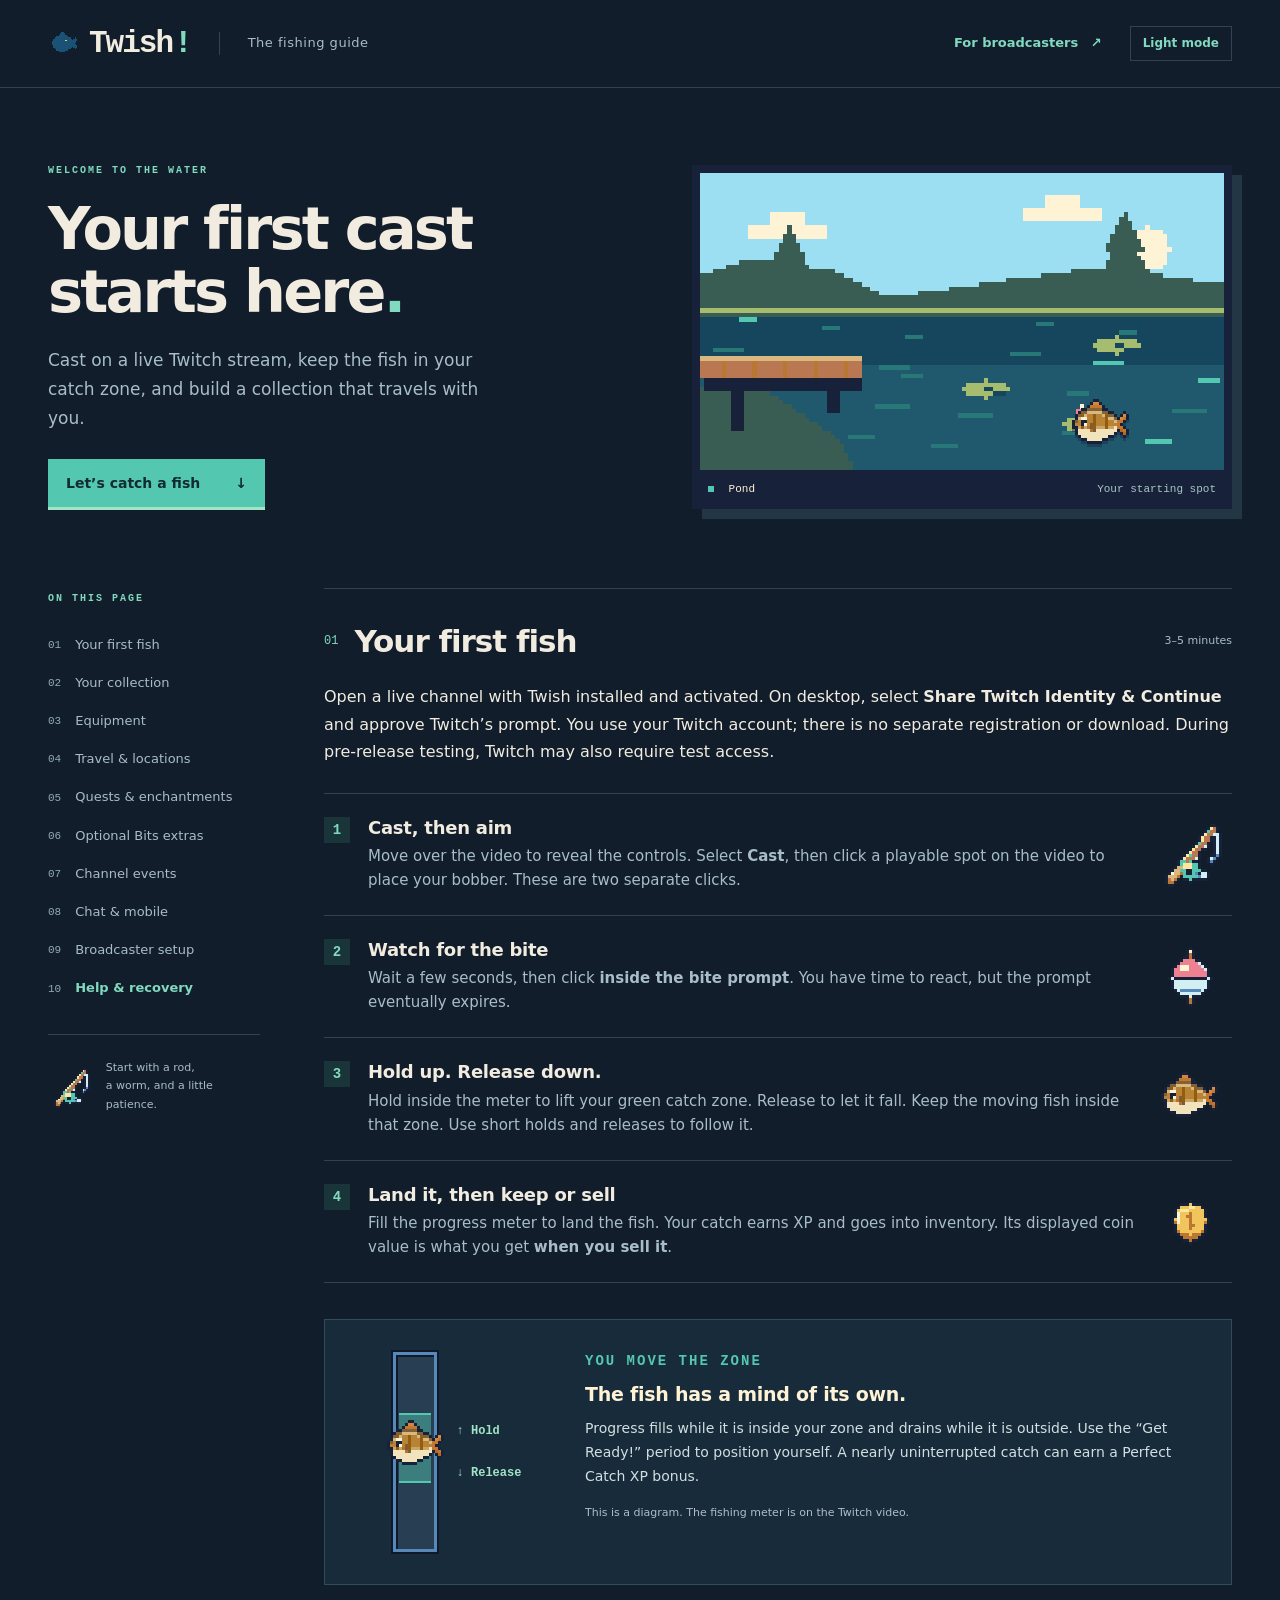
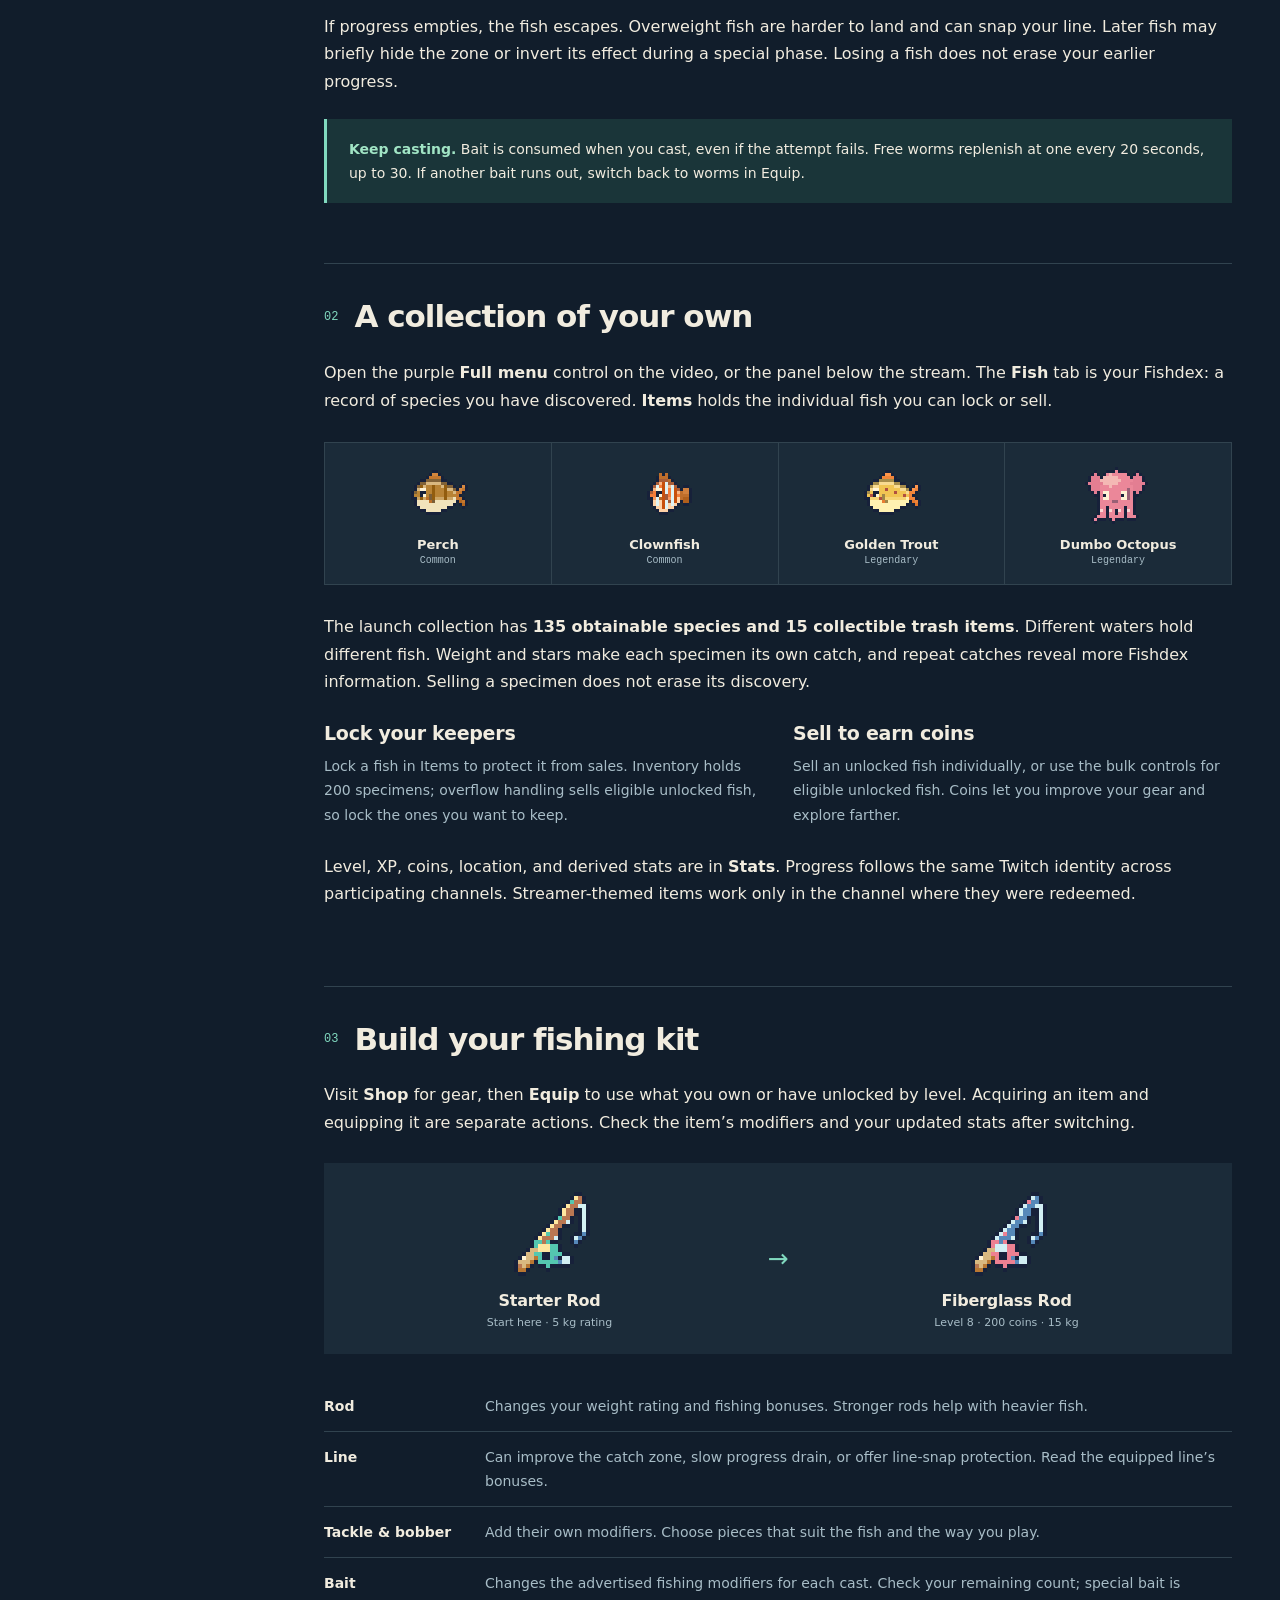
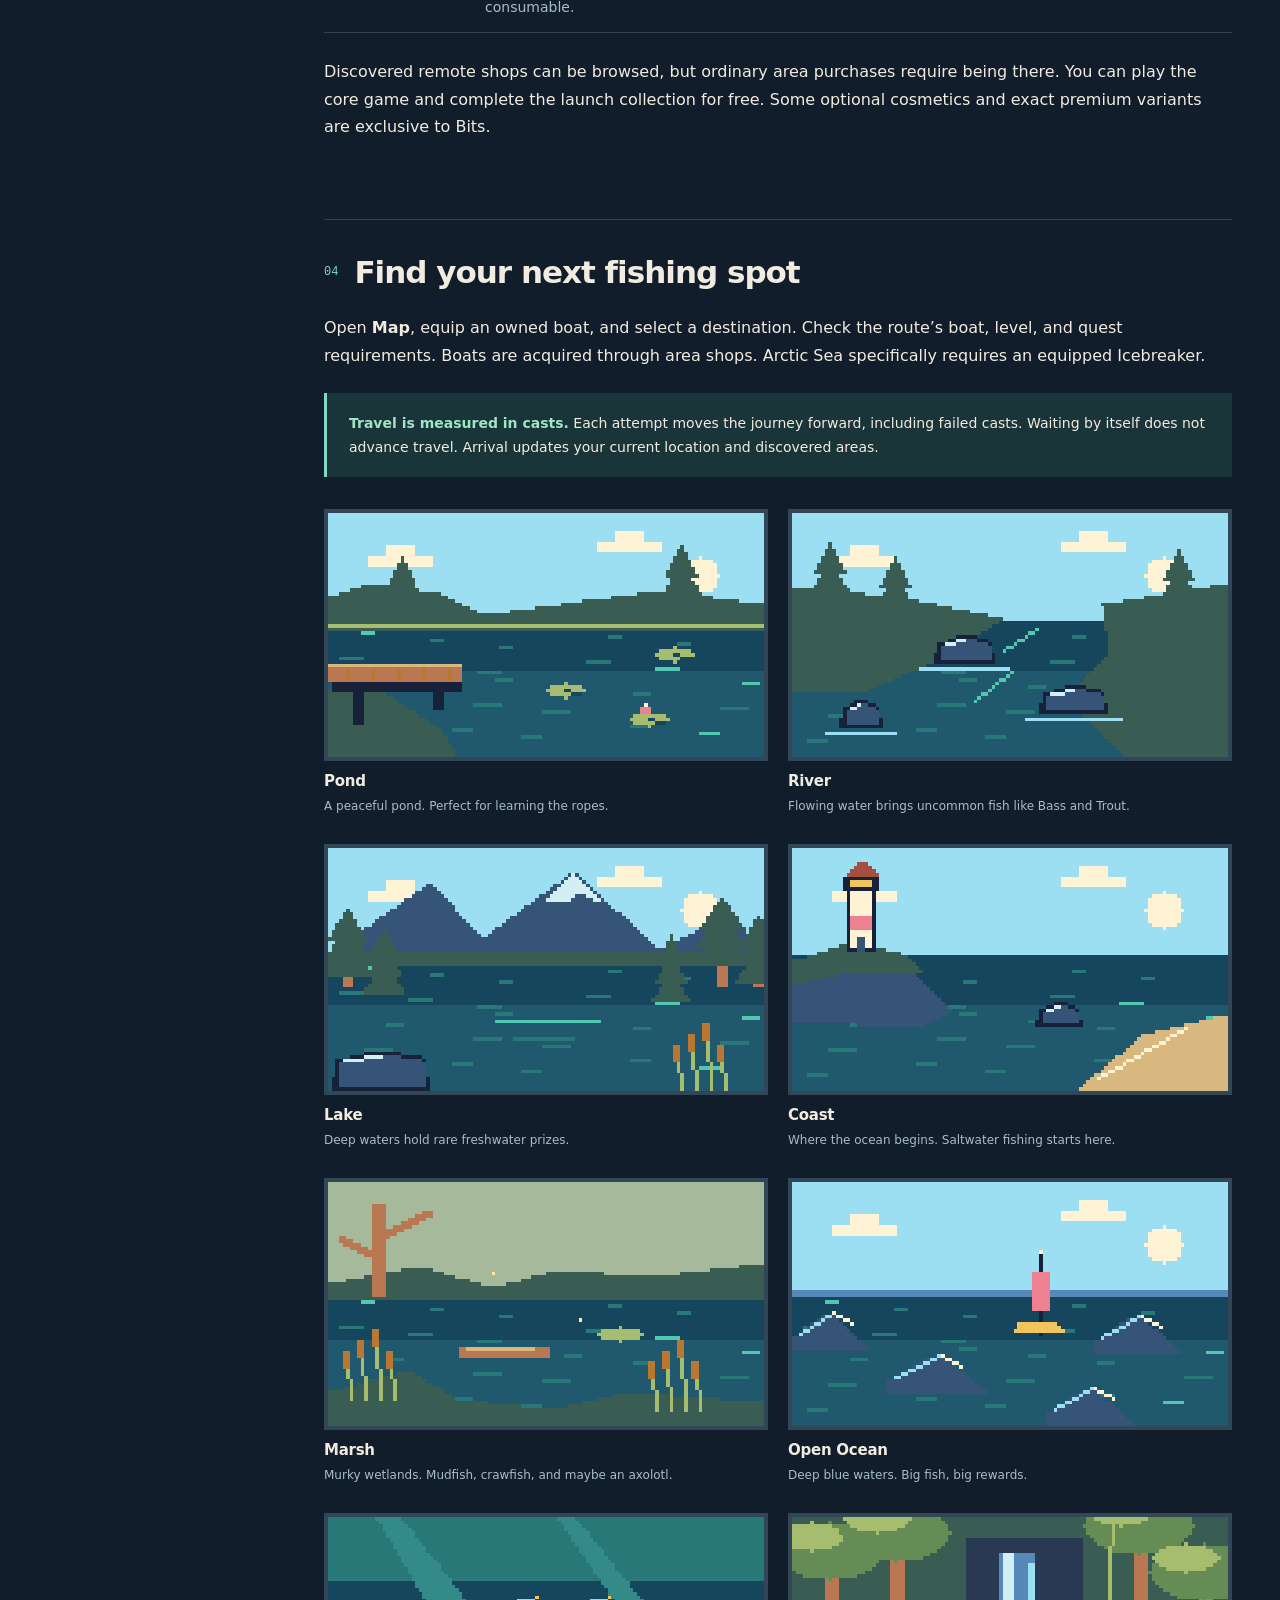
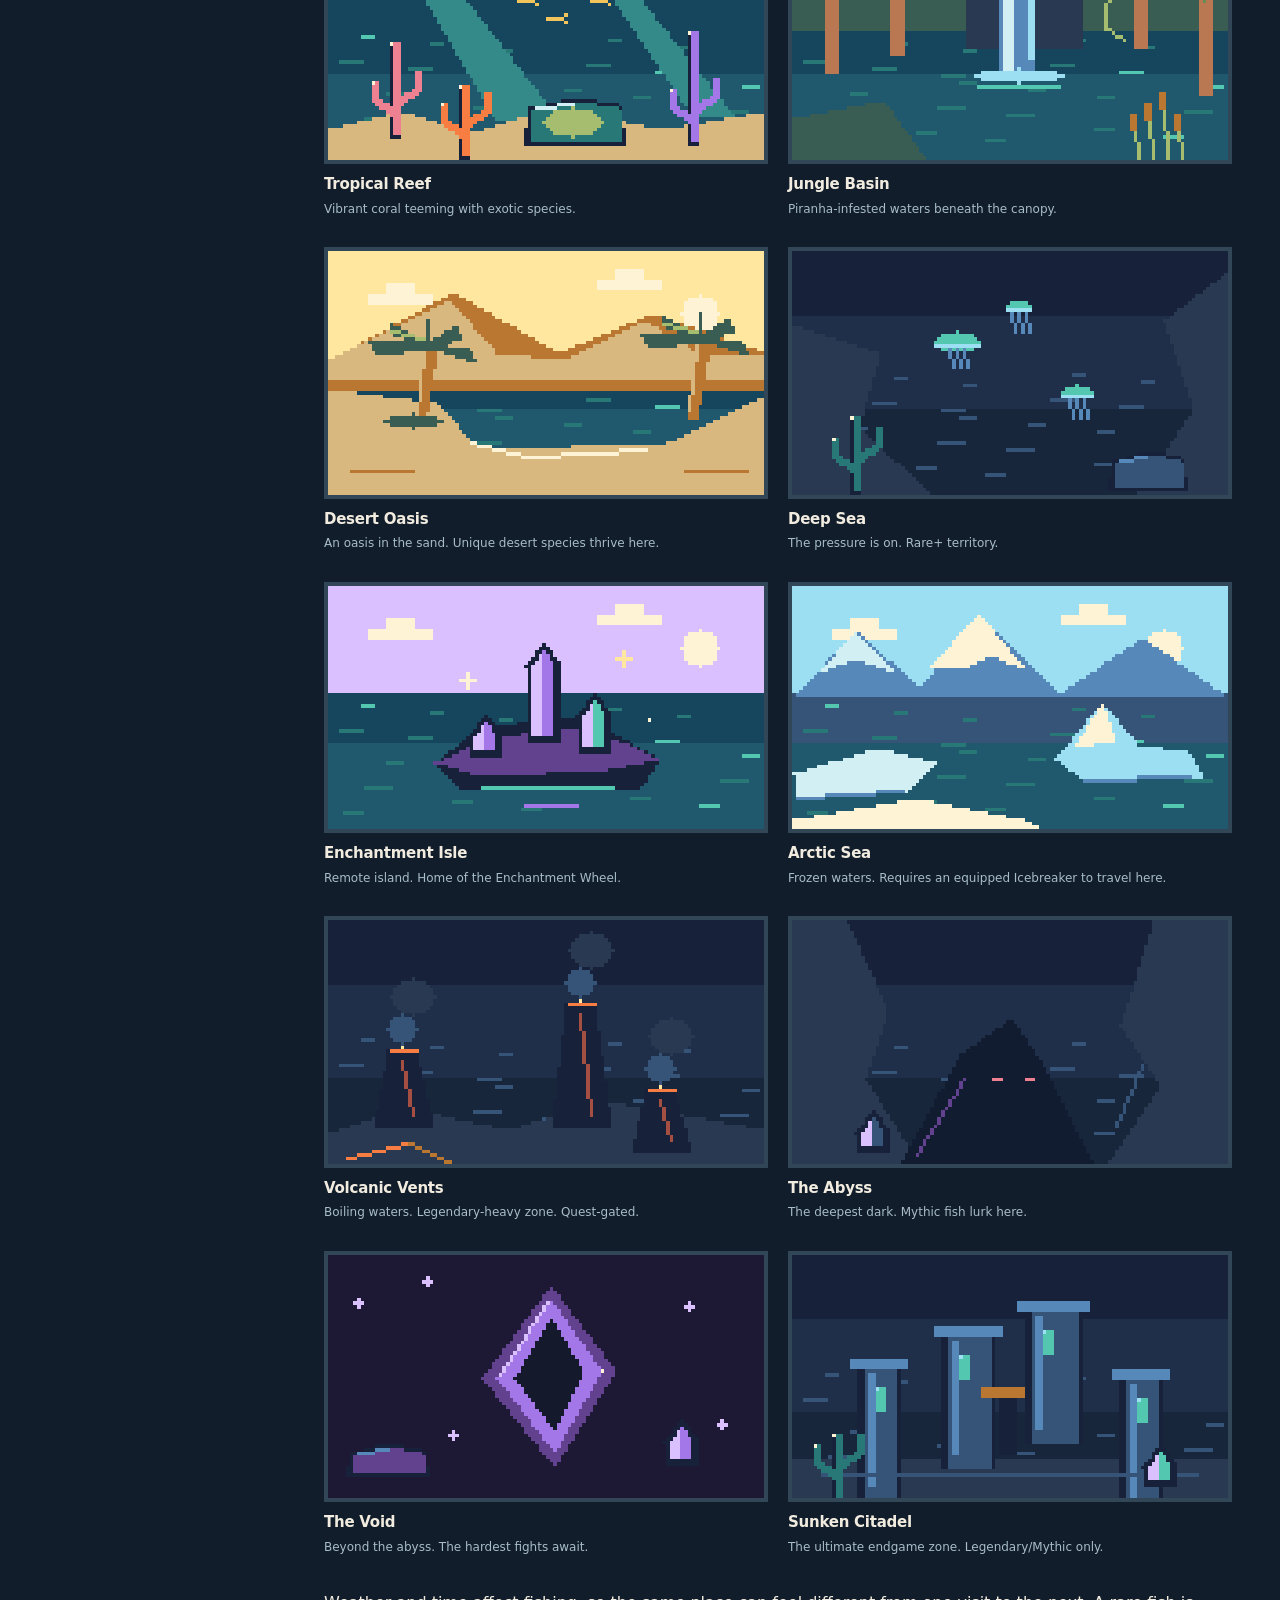
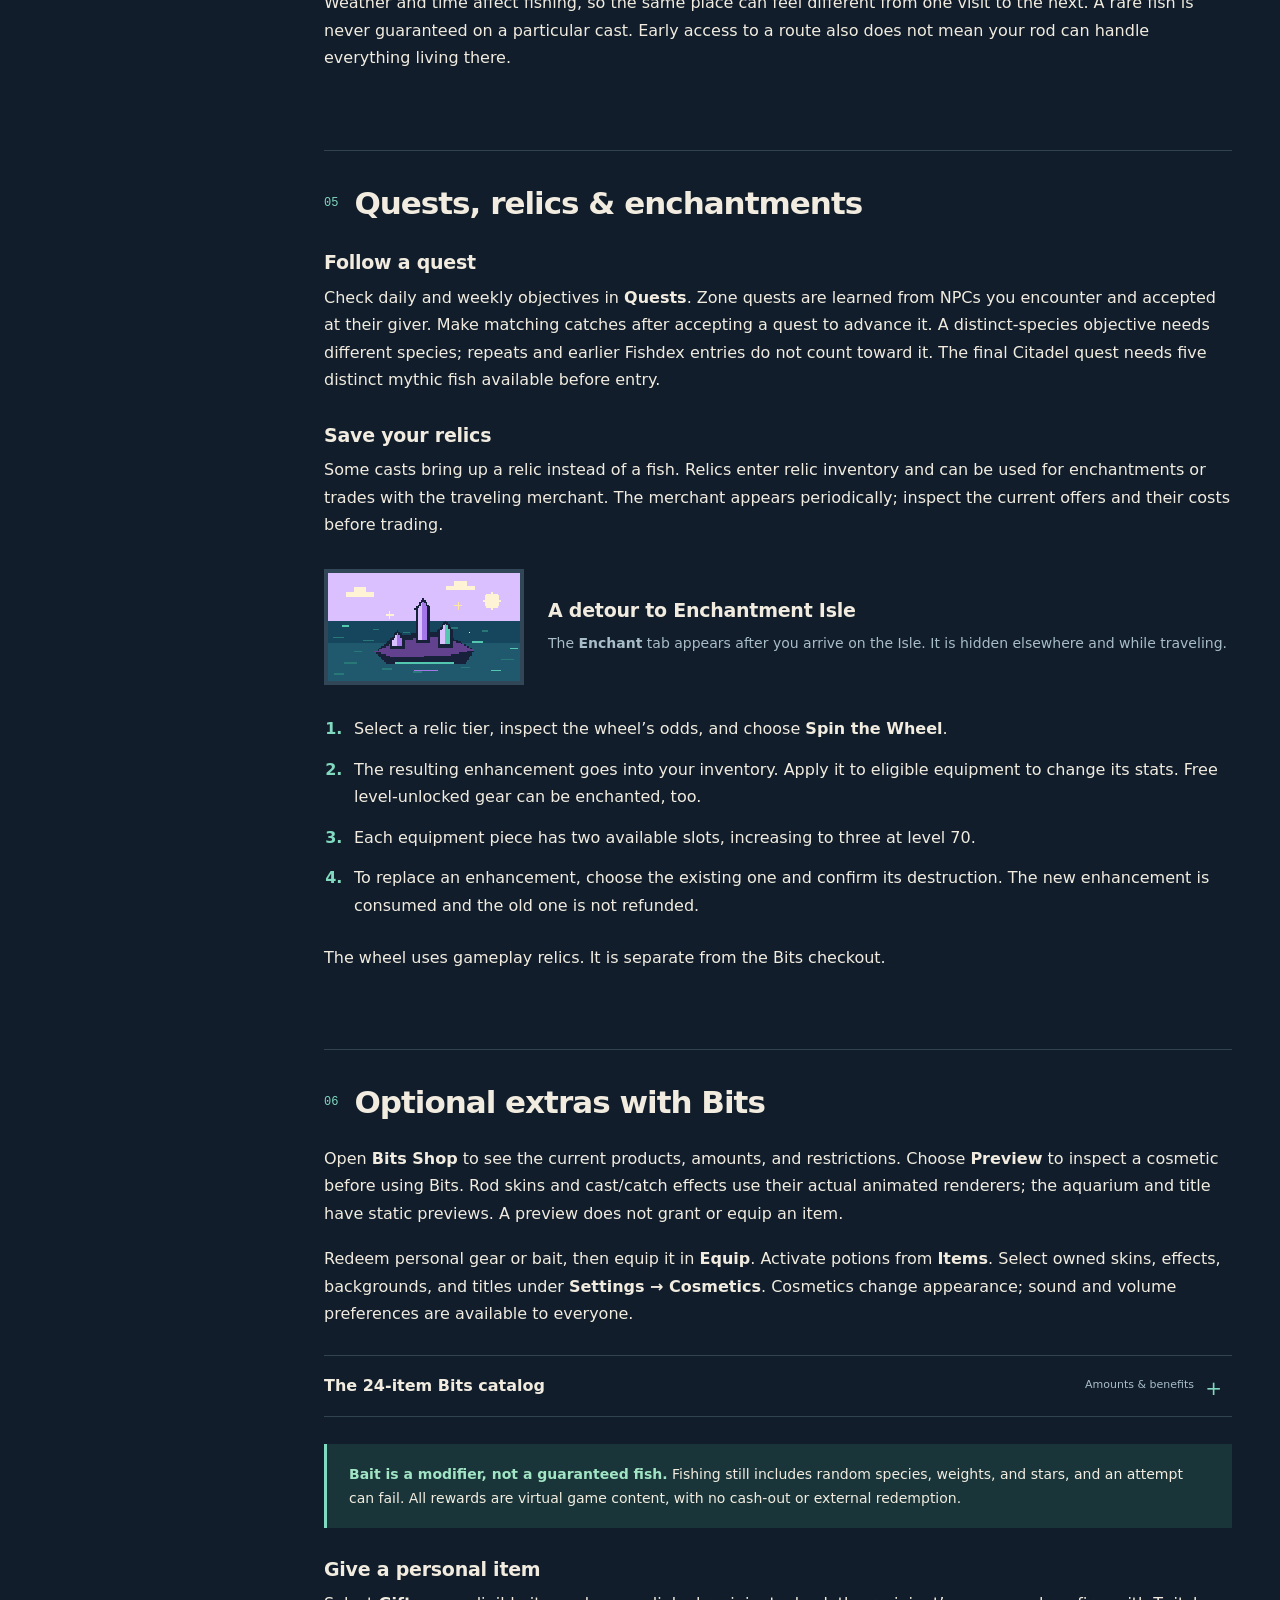
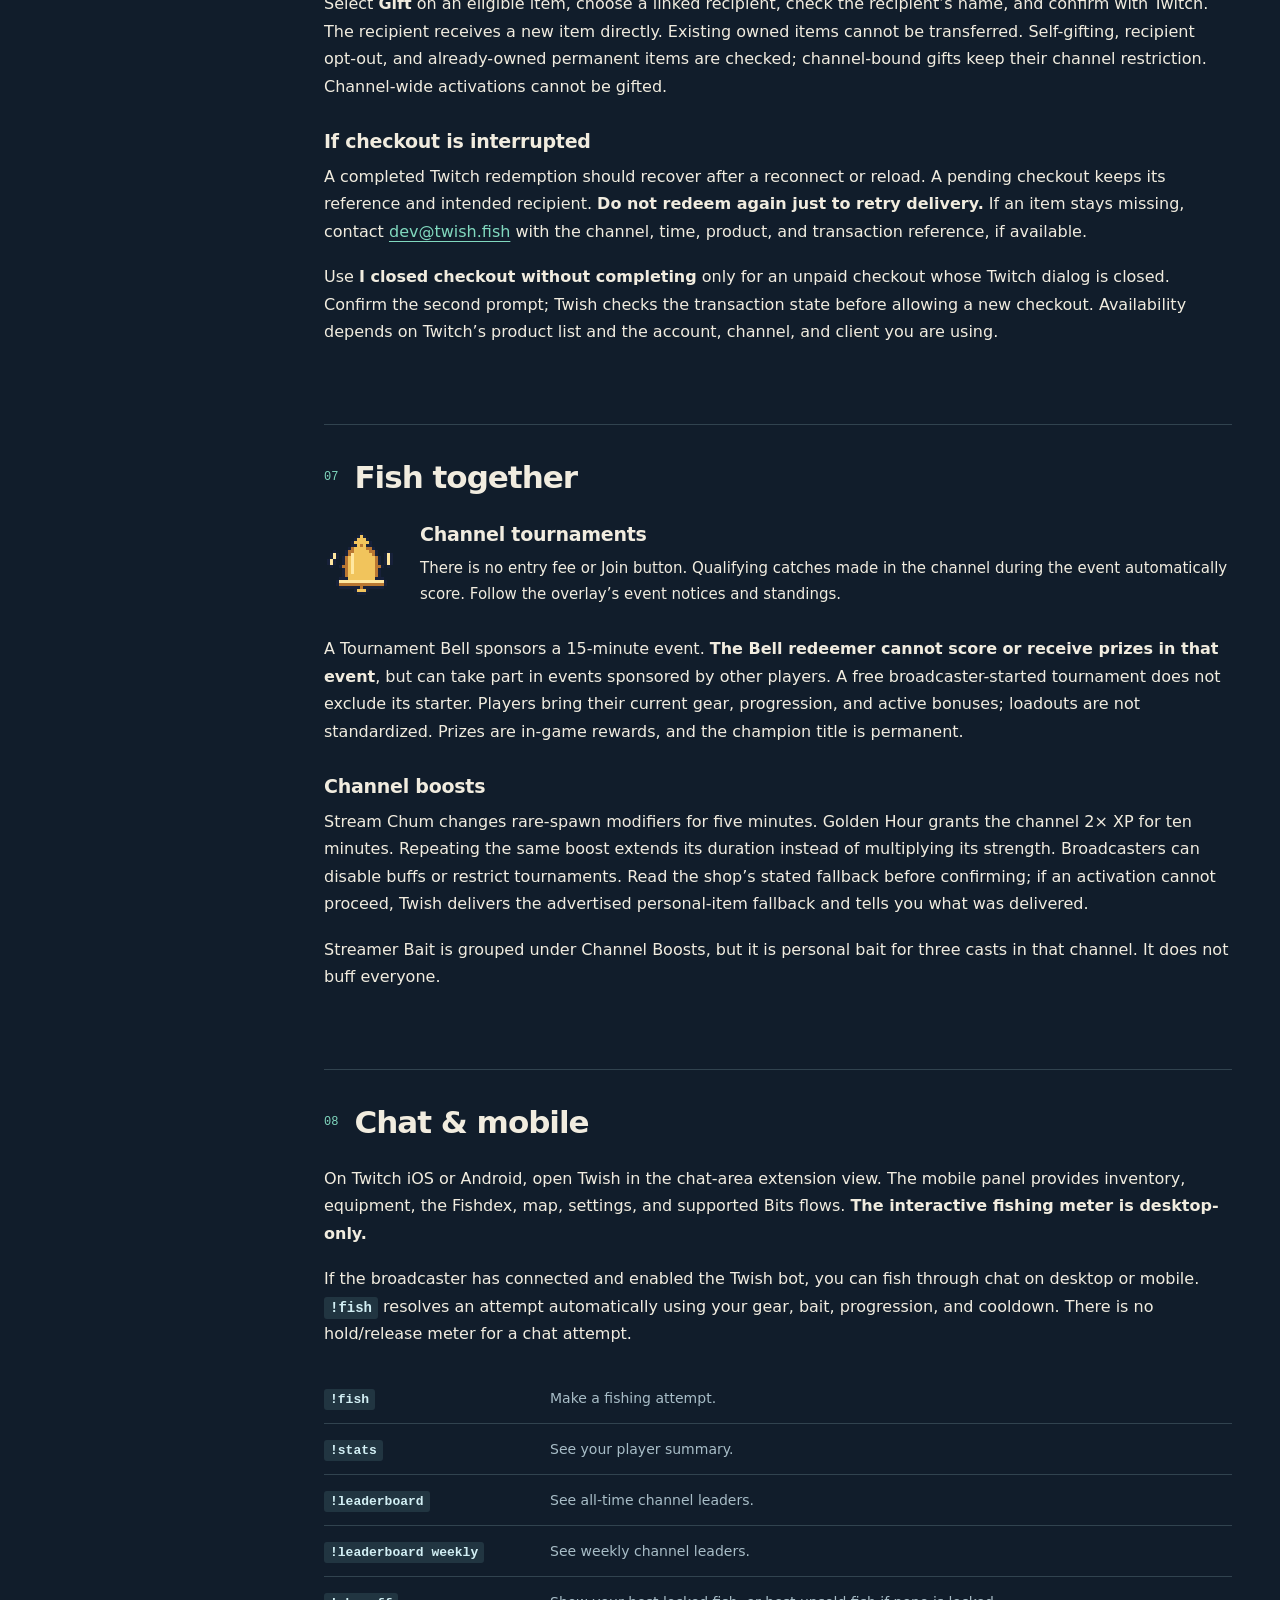
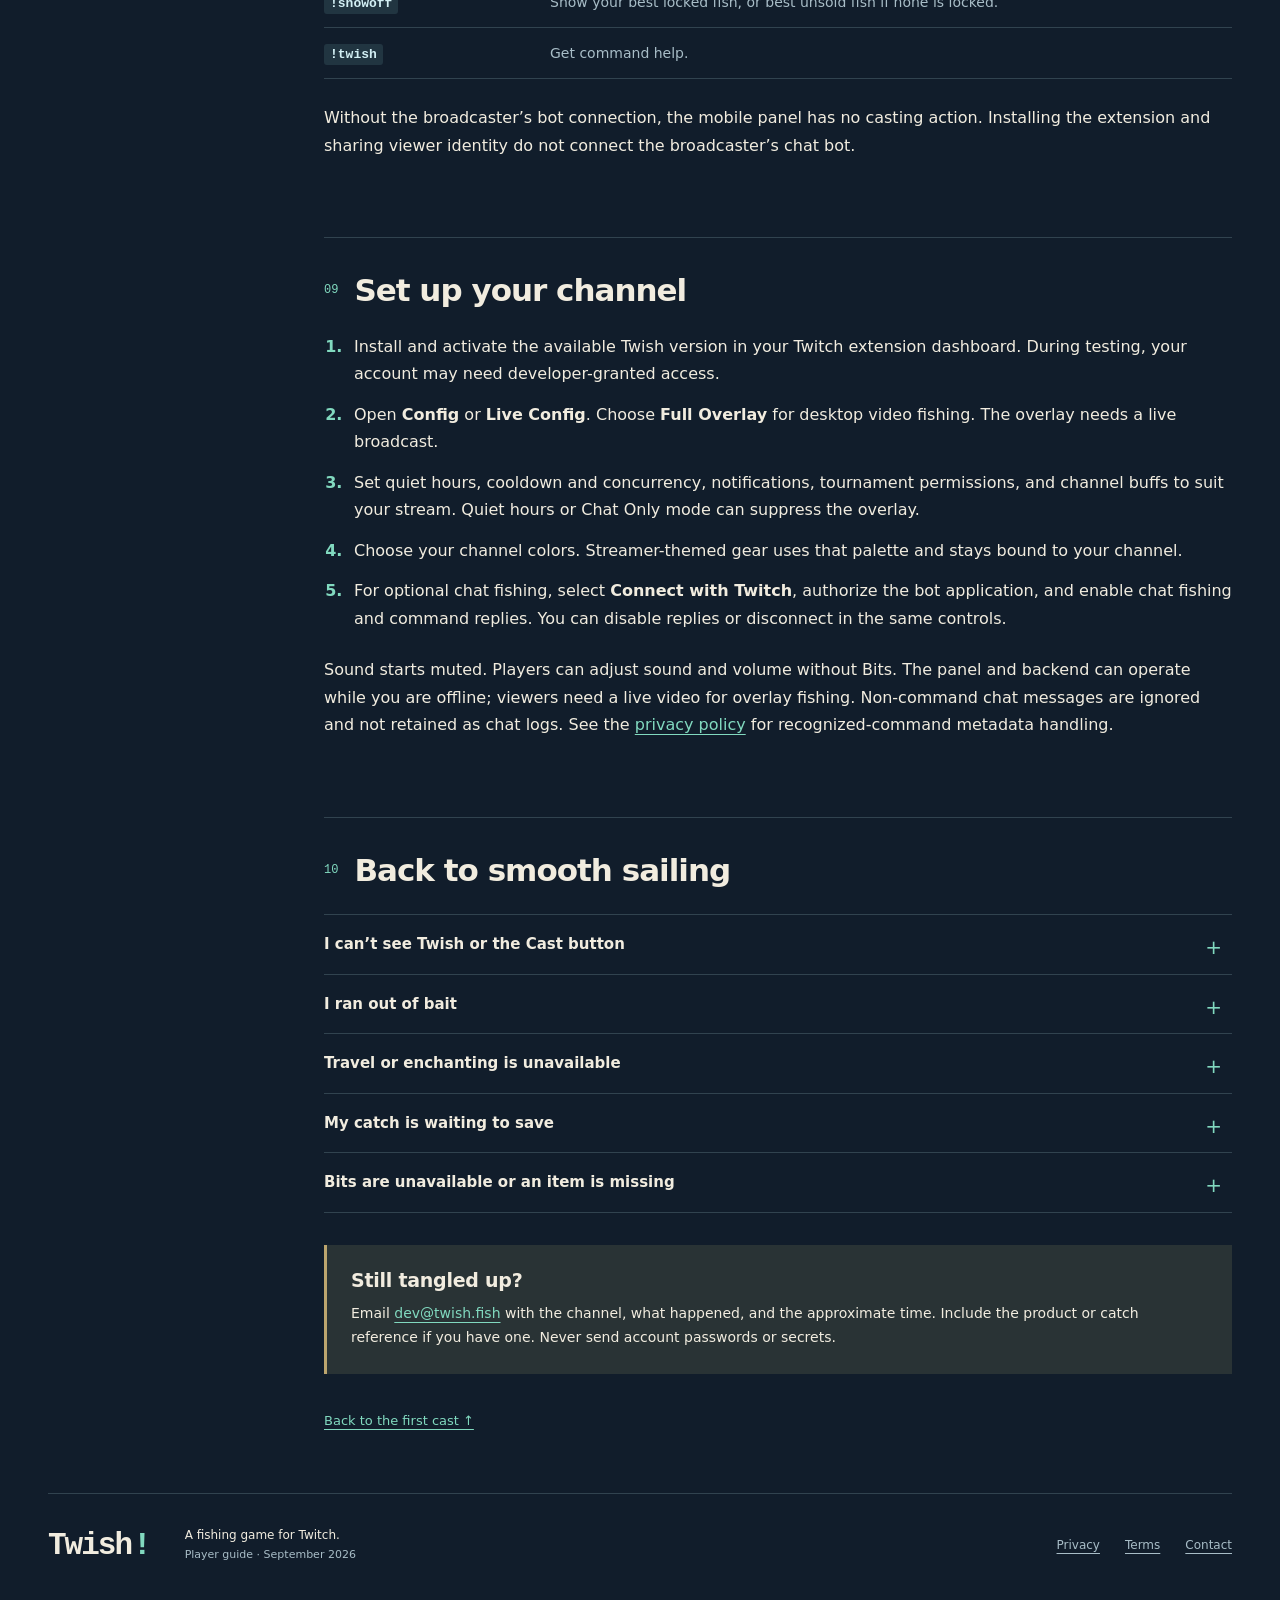
==== index.html @ 07e5b0eb "Publish Twish player guide and refreshed pixel artwork" ====
<!doctype html>
<html lang="en">
<head>
  <meta charset="utf-8">
  <meta name="viewport" content="width=device-width,initial-scale=1">
  <title>Twish! — The fishing guide</title>
  <meta name="description" content="Learn to fish in Twish, the Twitch fishing extension. Your first cast, equipment, the Fishdex, travel, quests, optional Bits items, and broadcaster setup.">
  <meta name="theme-color" content="#17213a">
  <meta property="og:title" content="Twish! — The fishing guide">
  <meta property="og:description" content="Your first cast is the beginning. Learn the meter, meet the fish, and find your next fishing spot.">
  <meta property="og:type" content="website">
  <meta property="og:url" content="https://twish.fish/">
  <meta property="og:image" content="https://twish.fish/assets/guide-cover.png">
  <meta property="og:image:width" content="1200">
  <meta property="og:image:height" content="630">
  <meta name="twitter:card" content="summary_large_image">
  <link rel="canonical" href="https://twish.fish/">
  <link rel="icon" type="image/png" href="/assets/icons/player_24.png">
  <script src="/theme.js"></script>
  <link rel="stylesheet" href="/style.css">
  <script src="/guide.js" defer></script>
</head>
<body>
  <a class="skip-link" href="#guide">Skip to the guide</a>
  <header class="site-header">
    <a class="wordmark" href="/" aria-label="Twish home"><img src="/assets/icons/player_24.png" width="32" height="32" alt="">Twish<span>!</span></a>
    <span class="header-label">The fishing guide</span>
    <a class="header-link" href="#broadcasters">For broadcasters <span aria-hidden="true">↗</span></a>
    <button class="theme-toggle" type="button" aria-label="Switch to light mode" hidden>Light mode</button>
  </header>
  <main id="guide">
    <div class="intro">
      <div class="intro-copy">
        <p class="eyebrow">Welcome to the water</p>
        <h1>Your first cast<br>starts here<span>.</span></h1>
        <p class="lede">Cast on a live Twitch stream, keep the fish in your catch zone, and build a collection that travels with you.</p>
        <a class="start-link" href="#first-catch">Let’s catch a fish <span aria-hidden="true">↓</span></a>
      </div>
      <figure class="opening-scene">
        <img class="pixel scene" src="/assets/locations/pond.png" width="480" height="272" alt="A wooden dock beside the starting pond, with lily pads and pine trees on the far bank.">
        <div class="scene-caption"><span><span class="tiny-dot" aria-hidden="true"></span> Pond</span><span>Your starting spot</span></div>
        <span class="scene-fish fish-sprite" style="--fish:url('/assets/fish/perch.png')" role="img" aria-label="A perch"></span>
      </figure>
    </div>
    <div class="guide-layout">
      <aside class="contents">
        <nav aria-label="Guide chapters"><p class="eyebrow">On this page</p><ol><li><a href="#first-catch">Your first fish</a></li><li><a href="#your-catch">Your collection</a></li><li><a href="#equipment">Equipment</a></li><li><a href="#travel">Travel & locations</a></li><li><a href="#quests">Quests & enchantments</a></li><li><a href="#bits">Optional Bits extras</a></li><li><a href="#tournaments">Channel events</a></li><li><a href="#chat-mobile">Chat & mobile</a></li><li><a href="#broadcasters">Broadcaster setup</a></li><li><a href="#help">Help & recovery</a></li></ol></nav>
        <div class="contents-note"><img src="/assets/equipment/starter_rod.png" width="48" height="48" alt="" class="pixel"><p>Start with a rod,<br>a worm, and a little patience.</p></div>
      </aside>
      <div class="chapters">
        <details class="mobile-contents"><summary>Jump to a chapter</summary><nav aria-label="Mobile guide chapters"><ol><li><a href="#first-catch">Your first fish</a></li><li><a href="#your-catch">Your collection</a></li><li><a href="#equipment">Equipment</a></li><li><a href="#travel">Travel & locations</a></li><li><a href="#quests">Quests & enchantments</a></li><li><a href="#bits">Optional Bits extras</a></li><li><a href="#tournaments">Channel events</a></li><li><a href="#chat-mobile">Chat & mobile</a></li><li><a href="#broadcasters">Broadcaster setup</a></li><li><a href="#help">Help & recovery</a></li></ol></nav></details>
        <section id="first-catch" class="chapter">
          <div class="chapter-heading"><span class="chapter-number">01</span><h2>Your first fish</h2><span class="reading-time">3–5 minutes</span></div>
          <p>Open a live channel with Twish installed and activated. On desktop, select <strong>Share Twitch Identity &amp; Continue</strong> and approve Twitch’s prompt. You use your Twitch account; there is no separate registration or download. During pre-release testing, Twitch may also require test access.</p>
          <ol class="cast-steps">
            <li><span class="step-number">1</span><div><h3>Cast, then aim</h3><p>Move over the video to reveal the controls. Select <strong>Cast</strong>, then click a playable spot on the video to place your bobber. These are two separate clicks.</p></div><img class="pixel" src="/assets/equipment/starter_rod.png" width="72" height="72" alt=""></li>
            <li><span class="step-number">2</span><div><h3>Watch for the bite</h3><p>Wait a few seconds, then click <strong>inside the bite prompt</strong>. You have time to react, but the prompt eventually expires.</p></div><img class="pixel" src="/assets/equipment/bobber.png" width="72" height="72" alt=""></li>
            <li><span class="step-number">3</span><div><h3>Hold up. Release down.</h3><p>Hold inside the meter to lift your green catch zone. Release to let it fall. Keep the moving fish inside that zone. Use short holds and releases to follow it.</p></div><span class="fish-sprite" style="--fish:url('/assets/fish/perch.png')" aria-hidden="true"></span></li>
            <li><span class="step-number">4</span><div><h3>Land it, then keep or sell</h3><p>Fill the progress meter to land the fish. Your catch earns XP and goes into inventory. Its displayed coin value is what you get <strong>when you sell it</strong>.</p></div><img class="pixel" src="/assets/ui/coin.png" width="48" height="48" alt=""></li>
          </ol>
          <div class="meter-explainer">
            <div class="meter-picture" role="img" aria-label="Fishing meter diagram: the fish is inside the green catch zone. Hold to move the zone up, and release to move it down."><span class="meter-track"><span class="meter-zone"></span><span class="meter-fish fish-sprite" style="--fish:url('/assets/fish/perch.png')"></span></span><span class="meter-direction"><b>↑ Hold</b><b>↓ Release</b></span></div>
            <div><p class="eyebrow">You move the zone</p><h3>The fish has a mind of its own.</h3><p>Progress fills while it is inside your zone and drains while it is outside. Use the “Get Ready!” period to position yourself. A nearly uninterrupted catch can earn a Perfect Catch XP bonus.</p><p class="small">This is a diagram. The fishing meter is on the Twitch video.</p></div>
          </div>
          <p>If progress empties, the fish escapes. Overweight fish are harder to land and can snap your line. Later fish may briefly hide the zone or invert its effect during a special phase. Losing a fish does not erase your earlier progress.</p>
          <aside class="tip"><strong>Keep casting.</strong> Bait is consumed when you cast, even if the attempt fails. Free worms replenish at one every 20 seconds, up to 30. If another bait runs out, switch back to worms in Equip.</aside>
        </section>
        <section id="your-catch" class="chapter">
          <div class="chapter-heading"><span class="chapter-number">02</span><h2>A collection of your own</h2></div>
          <p>Open the purple <strong>Full menu</strong> control on the video, or the panel below the stream. The <strong>Fish</strong> tab is your Fishdex: a record of species you have discovered. <strong>Items</strong> holds the individual fish you can lock or sell.</p>
          <div class="collection-strip"><div class="specimen"><span class="fish-sprite" style="--fish:url('/assets/fish/perch.png')" role="img" aria-label="Perch"></span><h3>Perch</h3><p>common</p></div><div class="specimen"><span class="fish-sprite" style="--fish:url('/assets/fish/clownfish.png')" role="img" aria-label="Clownfish"></span><h3>Clownfish</h3><p>common</p></div><div class="specimen"><span class="fish-sprite" style="--fish:url('/assets/fish/golden_trout.png')" role="img" aria-label="Golden Trout"></span><h3>Golden Trout</h3><p>legendary</p></div><div class="specimen"><span class="fish-sprite" style="--fish:url('/assets/fish/dumbo_octopus.png')" role="img" aria-label="Dumbo Octopus"></span><h3>Dumbo Octopus</h3><p>legendary</p></div></div>
          <p>The launch collection has <strong>135 obtainable species and 15 collectible trash items</strong>. Different waters hold different fish. Weight and stars make each specimen its own catch, and repeat catches reveal more Fishdex information. Selling a specimen does not erase its discovery.</p>
          <div class="two-notes"><div><h3>Lock your keepers</h3><p>Lock a fish in Items to protect it from sales. Inventory holds 200 specimens; overflow handling sells eligible unlocked fish, so lock the ones you want to keep.</p></div><div><h3>Sell to earn coins</h3><p>Sell an unlocked fish individually, or use the bulk controls for eligible unlocked fish. Coins let you improve your gear and explore farther.</p></div></div>
          <p>Level, XP, coins, location, and derived stats are in <strong>Stats</strong>. Progress follows the same Twitch identity across participating channels. Streamer-themed items work only in the channel where they were redeemed.</p>
        </section>
        <section id="equipment" class="chapter">
          <div class="chapter-heading"><span class="chapter-number">03</span><h2>Build your fishing kit</h2></div>
          <p>Visit <strong>Shop</strong> for gear, then <strong>Equip</strong> to use what you own or have unlocked by level. Acquiring an item and equipping it are separate actions. Check the item’s modifiers and your updated stats after switching.</p>
          <div class="gear-upgrade"><div><img class="pixel" src="/assets/equipment/starter_rod.png" width="96" height="96" alt="Starter Rod with cork grip and teal reel"><h3>Starter Rod</h3><p>Start here · 5 kg rating</p></div><span aria-hidden="true">→</span><div><img class="pixel" src="/assets/equipment/fiberglass_rod.png" width="96" height="96" alt="Fiberglass Rod with pale shaft and coral reel"><h3>Fiberglass Rod</h3><p>Level 8 · 200 coins · 15 kg</p></div></div>
          <dl class="reference-list"><div><dt>Rod</dt><dd>Changes your weight rating and fishing bonuses. Stronger rods help with heavier fish.</dd></div><div><dt>Line</dt><dd>Can improve the catch zone, slow progress drain, or offer line-snap protection. Read the equipped line’s bonuses.</dd></div><div><dt>Tackle &amp; bobber</dt><dd>Add their own modifiers. Choose pieces that suit the fish and the way you play.</dd></div><div><dt>Bait</dt><dd>Changes the advertised fishing modifiers for each cast. Check your remaining count; special bait is consumable.</dd></div></dl>
          <p>Discovered remote shops can be browsed, but ordinary area purchases require being there. You can play the core game and complete the launch collection for free. Some optional cosmetics and exact premium variants are exclusive to Bits.</p>
        </section>
        <section id="travel" class="chapter">
          <div class="chapter-heading"><span class="chapter-number">04</span><h2>Find your next fishing spot</h2></div>
          <p>Open <strong>Map</strong>, equip an owned boat, and select a destination. Check the route’s boat, level, and quest requirements. Boats are acquired through area shops. Arctic Sea specifically requires an equipped Icebreaker.</p>
          <aside class="tip"><strong>Travel is measured in casts.</strong> Each attempt moves the journey forward, including failed casts. Waiting by itself does not advance travel. Arrival updates your current location and discovered areas.</aside>
          <div class="location-gallery"><figure class="location"><img src="/assets/locations/pond.png" width="360" height="204" alt="Pond" loading="lazy"><figcaption><h3>Pond</h3><p>A peaceful pond. Perfect for learning the ropes.</p></figcaption></figure><figure class="location"><img src="/assets/locations/river.png" width="360" height="204" alt="River" loading="lazy"><figcaption><h3>River</h3><p>Flowing water brings uncommon fish like Bass and Trout.</p></figcaption></figure><figure class="location"><img src="/assets/locations/lake.png" width="360" height="204" alt="Lake" loading="lazy"><figcaption><h3>Lake</h3><p>Deep waters hold rare freshwater prizes.</p></figcaption></figure><figure class="location"><img src="/assets/locations/coast.png" width="360" height="204" alt="Coast" loading="lazy"><figcaption><h3>Coast</h3><p>Where the ocean begins. Saltwater fishing starts here.</p></figcaption></figure><figure class="location"><img src="/assets/locations/marsh.png" width="360" height="204" alt="Marsh" loading="lazy"><figcaption><h3>Marsh</h3><p>Murky wetlands. Mudfish, crawfish, and maybe an axolotl.</p></figcaption></figure><figure class="location"><img src="/assets/locations/open_ocean.png" width="360" height="204" alt="Open Ocean" loading="lazy"><figcaption><h3>Open Ocean</h3><p>Deep blue waters. Big fish, big rewards.</p></figcaption></figure><figure class="location"><img src="/assets/locations/reef.png" width="360" height="204" alt="Tropical Reef" loading="lazy"><figcaption><h3>Tropical Reef</h3><p>Vibrant coral teeming with exotic species.</p></figcaption></figure><figure class="location"><img src="/assets/locations/jungle_basin.png" width="360" height="204" alt="Jungle Basin" loading="lazy"><figcaption><h3>Jungle Basin</h3><p>Piranha-infested waters beneath the canopy.</p></figcaption></figure><figure class="location"><img src="/assets/locations/desert_oasis.png" width="360" height="204" alt="Desert Oasis" loading="lazy"><figcaption><h3>Desert Oasis</h3><p>An oasis in the sand. Unique desert species thrive here.</p></figcaption></figure><figure class="location"><img src="/assets/locations/deep_sea.png" width="360" height="204" alt="Deep Sea" loading="lazy"><figcaption><h3>Deep Sea</h3><p>The pressure is on. Rare+ territory.</p></figcaption></figure><figure class="location"><img src="/assets/locations/enchantment_isle.png" width="360" height="204" alt="Enchantment Isle" loading="lazy"><figcaption><h3>Enchantment Isle</h3><p>Remote island. Home of the Enchantment Wheel.</p></figcaption></figure><figure class="location"><img src="/assets/locations/arctic_sea.png" width="360" height="204" alt="Arctic Sea" loading="lazy"><figcaption><h3>Arctic Sea</h3><p>Frozen waters. Requires an equipped Icebreaker to travel here.</p></figcaption></figure><figure class="location"><img src="/assets/locations/volcanic_vents.png" width="360" height="204" alt="Volcanic Vents" loading="lazy"><figcaption><h3>Volcanic Vents</h3><p>Boiling waters. Legendary-heavy zone. Quest-gated.</p></figcaption></figure><figure class="location"><img src="/assets/locations/abyss.png" width="360" height="204" alt="The Abyss" loading="lazy"><figcaption><h3>The Abyss</h3><p>The deepest dark. Mythic fish lurk here.</p></figcaption></figure><figure class="location"><img src="/assets/locations/void.png" width="360" height="204" alt="The Void" loading="lazy"><figcaption><h3>The Void</h3><p>Beyond the abyss. The hardest fights await.</p></figcaption></figure><figure class="location"><img src="/assets/locations/sunken_citadel.png" width="360" height="204" alt="Sunken Citadel" loading="lazy"><figcaption><h3>Sunken Citadel</h3><p>The ultimate endgame zone. Legendary/Mythic only.</p></figcaption></figure></div>
          <p>Weather and time affect fishing, so the same place can feel different from one visit to the next. A rare fish is never guaranteed on a particular cast. Early access to a route also does not mean your rod can handle everything living there.</p>
        </section>
        <section id="quests" class="chapter">
          <div class="chapter-heading"><span class="chapter-number">05</span><h2>Quests, relics &amp; enchantments</h2></div>
          <h3>Follow a quest</h3><p>Check daily and weekly objectives in <strong>Quests</strong>. Zone quests are learned from NPCs you encounter and accepted at their giver. Make matching catches after accepting a quest to advance it. A distinct-species objective needs different species; repeats and earlier Fishdex entries do not count toward it. The final Citadel quest needs five distinct mythic fish available before entry.</p>
          <h3>Save your relics</h3><p>Some casts bring up a relic instead of a fish. Relics enter relic inventory and can be used for enchantments or trades with the traveling merchant. The merchant appears periodically; inspect the current offers and their costs before trading.</p>
          <div class="enchant-note"><img class="pixel" src="/assets/locations/enchantment_isle.png" width="240" height="136" alt="Violet and teal crystals on Enchantment Isle" loading="lazy"><div><h3>A detour to Enchantment Isle</h3><p>The <strong>Enchant</strong> tab appears after you arrive on the Isle. It is hidden elsewhere and while traveling.</p></div></div>
          <ol class="plain-steps"><li>Select a relic tier, inspect the wheel’s odds, and choose <strong>Spin the Wheel</strong>.</li><li>The resulting enhancement goes into your inventory. Apply it to eligible equipment to change its stats. Free level-unlocked gear can be enchanted, too.</li><li>Each equipment piece has two available slots, increasing to three at level 70.</li><li>To replace an enhancement, choose the existing one and confirm its destruction. The new enhancement is consumed and the old one is not refunded.</li></ol>
          <p>The wheel uses gameplay relics. It is separate from the Bits checkout.</p>
        </section>
        <section id="bits" class="chapter">
          <div class="chapter-heading"><span class="chapter-number">06</span><h2>Optional extras with Bits</h2></div>
          <p>Open <strong>Bits Shop</strong> to see the current products, amounts, and restrictions. Choose <strong>Preview</strong> to inspect a cosmetic before using Bits. Rod skins and cast/catch effects use their actual animated renderers; the aquarium and title have static previews. A preview does not grant or equip an item.</p>
          <p>Redeem personal gear or bait, then equip it in <strong>Equip</strong>. Activate potions from <strong>Items</strong>. Select owned skins, effects, backgrounds, and titles under <strong>Settings → Cosmetics</strong>. Cosmetics change appearance; sound and volume preferences are available to everyone.</p>
          <details class="catalog"><summary><span>The 24-item Bits catalog</span><span class="summary-hint">Amounts &amp; benefits</span></summary><div class="product-list"><article class="product"><img src="/assets/bits/bait_golden_worm.png" width="48" height="48" alt="" loading="lazy"><div><h3>Golden Worm</h3><p>+20% rare spawn, +10% catch zone per cast. Pack of 3.</p><p class="scope">Personal item</p></div><span class="bits-price">10<small>Bits</small></span></article><article class="product"><img src="/assets/bits/bait_lucky.png" width="48" height="48" alt="" loading="lazy"><div><h3>Lucky Bait</h3><p>+15% legendary spawn per cast. Pack of 3.</p><p class="scope">Personal item</p></div><span class="bits-price">25<small>Bits</small></span></article><article class="product"><img src="/assets/bits/bait_mythic.png" width="48" height="48" alt="" loading="lazy"><div><h3>Mythic Bait</h3><p>+5% mythic spawn, +20% catch zone per cast. Pack of 5.</p><p class="scope">Personal item</p></div><span class="bits-price">100<small>Bits</small></span></article><article class="product"><img src="/assets/bits/bait_streamer.png" width="48" height="48" alt="" loading="lazy"><div><h3>Streamer Bait</h3><p>+15% legendary spawn per cast, with a splash in this channel&#39;s colors. Pack of 3. Only usable in this channel.</p><p class="scope">Bound to the originating channel</p></div><span class="bits-price">50<small>Bits</small></span></article><article class="product"><img src="/assets/bits/rod_streamer.png" width="48" height="48" alt="" loading="lazy"><div><h3>Streamer Rod</h3><p>Rod in this channel&#39;s colors: +8% catch zone, 15 KG max weight (starter-tier). Permanent. Only usable in this channel.</p><p class="scope">Bound to the originating channel · Permanent</p></div><span class="bits-price">200<small>Bits</small></span></article><article class="product"><img src="/assets/bits/line_streamer.png" width="48" height="48" alt="" loading="lazy"><div><h3>Streamer Line</h3><p>Glowing line in this channel&#39;s colors, +5% catch zone. Permanent. Only usable in this channel.</p><p class="scope">Bound to the originating channel · Permanent</p></div><span class="bits-price">75<small>Bits</small></span></article><article class="product"><img src="/assets/bits/tackle_lucky_charm.png" width="48" height="48" alt="" loading="lazy"><div><h3>Lucky Charm</h3><p>+5% coin bonus on all catches. Permanent.</p><p class="scope">Personal item · Permanent</p></div><span class="bits-price">50<small>Bits</small></span></article><article class="product"><img src="/assets/bits/tackle_streamer.png" width="48" height="48" alt="" loading="lazy"><div><h3>Streamer Tackle</h3><p>Ribbon streamers on your rod in this channel&#39;s colors, +3% XP bonus. Permanent. Only usable in this channel.</p><p class="scope">Bound to the originating channel · Permanent</p></div><span class="bits-price">100<small>Bits</small></span></article><article class="product"><img src="/assets/bits/skin_rod_flame.png" width="48" height="48" alt="" loading="lazy"><div><h3>Rod Skin: Flame</h3><p>Fire-themed rod skin. Permanent.</p><p class="scope">Personal item · Permanent</p></div><span class="bits-price">50<small>Bits</small></span></article><article class="product"><img src="/assets/bits/skin_rod_ice.png" width="48" height="48" alt="" loading="lazy"><div><h3>Rod Skin: Ice</h3><p>Frost-themed rod skin. Permanent.</p><p class="scope">Personal item · Permanent</p></div><span class="bits-price">50<small>Bits</small></span></article><article class="product"><img src="/assets/bits/skin_rod_galaxy.png" width="48" height="48" alt="" loading="lazy"><div><h3>Rod Skin: Galaxy</h3><p>A galaxy rod skin with drifting stars around the rod. Permanent.</p><p class="scope">Personal item · Permanent</p></div><span class="bits-price">100<small>Bits</small></span></article><article class="product"><img src="/assets/bits/skin_rod_streamer.png" width="48" height="48" alt="" loading="lazy"><div><h3>Rod Skin: Streamer</h3><p>Reskin any rod in this channel&#39;s colors. Permanent. Only usable in this channel.</p><p class="scope">Bound to the originating channel · Permanent</p></div><span class="bits-price">200<small>Bits</small></span></article><article class="product"><img src="/assets/bits/effect_cast_sparkle.png" width="48" height="48" alt="" loading="lazy"><div><h3>Cast Effect: Sparkle</h3><p>Sparkle particles when you cast. Permanent.</p><p class="scope">Personal item · Permanent</p></div><span class="bits-price">75<small>Bits</small></span></article><article class="product"><img src="/assets/bits/effect_cast_lightning.png" width="48" height="48" alt="" loading="lazy"><div><h3>Cast Effect: Lightning</h3><p>Lightning crackle on cast. Permanent.</p><p class="scope">Personal item · Permanent</p></div><span class="bits-price">75<small>Bits</small></span></article><article class="product"><img src="/assets/bits/effect_catch_confetti.png" width="48" height="48" alt="" loading="lazy"><div><h3>Catch Effect: Confetti</h3><p>Confetti burst on rare+ catches. Permanent.</p><p class="scope">Personal item · Permanent</p></div><span class="bits-price">100<small>Bits</small></span></article><article class="product"><img src="/assets/bits/cosmetic_fish_tank_bg.png" width="48" height="48" alt="" loading="lazy"><div><h3>Fish Tank Background</h3><p>Deep-sea aquarium backdrop for your Fishdex (Collection tab). Permanent.</p><p class="scope">Personal item · Permanent</p></div><span class="bits-price">150<small>Bits</small></span></article><article class="product"><img src="/assets/bits/title_whale.png" width="48" height="48" alt="" loading="lazy"><div><h3>Title: Kraken</h3><p>&quot;Kraken&quot; title displayed by your name in Twish. Permanent.</p><p class="scope">Personal item · Permanent</p></div><span class="bits-price">500<small>Bits</small></span></article><article class="product"><img src="/assets/bits/bobber_golden.png" width="48" height="48" alt="" loading="lazy"><div><h3>Golden Bobber</h3><p>+5% coin bonus. Permanent.</p><p class="scope">Personal item · Permanent</p></div><span class="bits-price">50<small>Bits</small></span></article><article class="product"><img src="/assets/bits/bobber_streamer.png" width="48" height="48" alt="" loading="lazy"><div><h3>Streamer Bobber</h3><p>Pennant bobber in this channel&#39;s colors, +2% XP bonus. Permanent. Only usable in this channel.</p><p class="scope">Bound to the originating channel · Permanent</p></div><span class="bits-price">75<small>Bits</small></span></article><article class="product"><img src="/assets/bits/consumable_precision.png" width="48" height="48" alt="" loading="lazy"><div><h3>Precision Elixir</h3><p>+5 Skill, +3 Dexterity for 5 casts.</p><p class="scope">Personal item</p></div><span class="bits-price">30<small>Bits</small></span></article><article class="product"><img src="/assets/bits/consumable_golden_hour.png" width="48" height="48" alt="" loading="lazy"><div><h3>Golden Hour Flask</h3><p>+25% coins, +15% XP for 10 casts.</p><p class="scope">Personal item</p></div><span class="bits-price">50<small>Bits</small></span></article><article class="product"><img src="/assets/bits/streamer_chum.png" width="48" height="48" alt="" loading="lazy"><div><h3>Stream Chum</h3><p>+rare spawn for ALL players in the channel for 5 minutes.</p><p class="scope">Channel-wide activation</p></div><span class="bits-price">100<small>Bits</small></span></article><article class="product"><img src="/assets/bits/streamer_golden_hour.png" width="48" height="48" alt="" loading="lazy"><div><h3>Golden Hour</h3><p>2x XP for ALL players in the channel for 10 minutes.</p><p class="scope">Channel-wide activation</p></div><span class="bits-price">200<small>Bits</small></span></article><article class="product"><img src="/assets/bits/streamer_tournament_bell.png" width="48" height="48" alt="" loading="lazy"><div><h3>Tournament Bell</h3><p>Starts a free-entry 15-minute fishing tournament for this channel. The angler who redeems the Bell cannot score or win its prizes.</p><p class="scope">Channel-wide activation</p></div><span class="bits-price">300<small>Bits</small></span></article></div></details>
          <aside class="tip"><strong>Bait is a modifier, not a guaranteed fish.</strong> Fishing still includes random species, weights, and stars, and an attempt can fail. All rewards are virtual game content, with no cash-out or external redemption.</aside>
          <h3>Give a personal item</h3><p>Select <strong>Gift</strong> on an eligible item, choose a linked recipient, check the recipient’s name, and confirm with Twitch. The recipient receives a new item directly. Existing owned items cannot be transferred. Self-gifting, recipient opt-out, and already-owned permanent items are checked; channel-bound gifts keep their channel restriction. Channel-wide activations cannot be gifted.</p>
          <h3>If checkout is interrupted</h3><p>A completed Twitch redemption should recover after a reconnect or reload. A pending checkout keeps its reference and intended recipient. <strong>Do not redeem again just to retry delivery.</strong> If an item stays missing, contact <a href="mailto:dev@twish.fish">dev@twish.fish</a> with the channel, time, product, and transaction reference, if available.</p><p>Use <strong>I closed checkout without completing</strong> only for an unpaid checkout whose Twitch dialog is closed. Confirm the second prompt; Twish checks the transaction state before allowing a new checkout. Availability depends on Twitch’s product list and the account, channel, and client you are using.</p>
        </section>
        <section id="tournaments" class="chapter">
          <div class="chapter-heading"><span class="chapter-number">07</span><h2>Fish together</h2></div>
          <div class="feature-line"><img class="pixel" src="/assets/bits/streamer_tournament_bell.png" width="72" height="72" alt="Golden Tournament Bell" loading="lazy"><div><h3>Channel tournaments</h3><p>There is no entry fee or Join button. Qualifying catches made in the channel during the event automatically score. Follow the overlay’s event notices and standings.</p></div></div>
          <p>A Tournament Bell sponsors a 15-minute event. <strong>The Bell redeemer cannot score or receive prizes in that event</strong>, but can take part in events sponsored by other players. A free broadcaster-started tournament does not exclude its starter. Players bring their current gear, progression, and active bonuses; loadouts are not standardized. Prizes are in-game rewards, and the champion title is permanent.</p>
          <h3>Channel boosts</h3><p>Stream Chum changes rare-spawn modifiers for five minutes. Golden Hour grants the channel 2× XP for ten minutes. Repeating the same boost extends its duration instead of multiplying its strength. Broadcasters can disable buffs or restrict tournaments. Read the shop’s stated fallback before confirming; if an activation cannot proceed, Twish delivers the advertised personal-item fallback and tells you what was delivered.</p>
          <p>Streamer Bait is grouped under Channel Boosts, but it is personal bait for three casts in that channel. It does not buff everyone.</p>
        </section>
        <section id="chat-mobile" class="chapter">
          <div class="chapter-heading"><span class="chapter-number">08</span><h2>Chat &amp; mobile</h2></div>
          <p>On Twitch iOS or Android, open Twish in the chat-area extension view. The mobile panel provides inventory, equipment, the Fishdex, map, settings, and supported Bits flows. <strong>The interactive fishing meter is desktop-only.</strong></p>
          <p>If the broadcaster has connected and enabled the Twish bot, you can fish through chat on desktop or mobile. <code>!fish</code> resolves an attempt automatically using your gear, bait, progression, and cooldown. There is no hold/release meter for a chat attempt.</p>
          <dl class="command-list"><div><dt><code>!fish</code></dt><dd>Make a fishing attempt.</dd></div><div><dt><code>!stats</code></dt><dd>See your player summary.</dd></div><div><dt><code>!leaderboard</code></dt><dd>See all-time channel leaders.</dd></div><div><dt><code>!leaderboard weekly</code></dt><dd>See weekly channel leaders.</dd></div><div><dt><code>!showoff</code></dt><dd>Show your best locked fish, or best unsold fish if none is locked.</dd></div><div><dt><code>!twish</code></dt><dd>Get command help.</dd></div></dl>
          <p>Without the broadcaster’s bot connection, the mobile panel has no casting action. Installing the extension and sharing viewer identity do not connect the broadcaster’s chat bot.</p>
        </section>
        <section id="broadcasters" class="chapter">
          <div class="chapter-heading"><span class="chapter-number">09</span><h2>Set up your channel</h2></div>
          <ol class="plain-steps"><li>Install and activate the available Twish version in your Twitch extension dashboard. During testing, your account may need developer-granted access.</li><li>Open <strong>Config</strong> or <strong>Live Config</strong>. Choose <strong>Full Overlay</strong> for desktop video fishing. The overlay needs a live broadcast.</li><li>Set quiet hours, cooldown and concurrency, notifications, tournament permissions, and channel buffs to suit your stream. Quiet hours or Chat Only mode can suppress the overlay.</li><li>Choose your channel colors. Streamer-themed gear uses that palette and stays bound to your channel.</li><li>For optional chat fishing, select <strong>Connect with Twitch</strong>, authorize the bot application, and enable chat fishing and command replies. You can disable replies or disconnect in the same controls.</li></ol>
          <p>Sound starts muted. Players can adjust sound and volume without Bits. The panel and backend can operate while you are offline; viewers need a live video for overlay fishing. Non-command chat messages are ignored and not retained as chat logs. See the <a href="https://api.twish.fish/privacy">privacy policy</a> for recognized-command metadata handling.</p>
        </section>
        <section id="help" class="chapter">
          <div class="chapter-heading"><span class="chapter-number">10</span><h2>Back to smooth sailing</h2></div>
          <div class="help-list">
            <details><summary>I can’t see Twish or the Cast button</summary><p>Check that the channel has the right extension version activated and is live. During testing, check Twitch access. Hover over the desktop video, share your identity, and check whether controls are hidden or on cooldown. The broadcaster’s mode or quiet hours may suppress the overlay. Cast is on the video, not in the management panel.</p></details>
            <details><summary>I ran out of bait</summary><p>Open Equip and switch back to worms. Free worms replenish at one every 20 seconds, up to 30. Bait is used for each cast, including failed attempts.</p></details>
            <details><summary>Travel or enchanting is unavailable</summary><p>Check the route’s level, quest, and boat requirements, and equip your boat in Map. Travel advances through casts. Enchant appears only after arriving on Enchantment Isle, and disappears when you leave.</p></details>
            <details><summary>My catch is waiting to save</summary><p>Allow the connection to recover before another attempt. Accepted results can be retried without creating duplicate rewards. A minigame that was never submitted cannot resume after a reload. Report an unresolved result with the channel and time.</p></details>
            <details><summary>Bits are unavailable or an item is missing</summary><p>Read the shop’s availability explanation and check the account, channel, and product configuration. After a completed redemption, reconnect or reload and give recovery time to finish. Keep the transaction reference and contact us if it stays unresolved. Do not redeem the item again to retry delivery.</p></details>
          </div>
          <div class="contact-note"><h3>Still tangled up?</h3><p>Email <a href="mailto:dev@twish.fish">dev@twish.fish</a> with the channel, what happened, and the approximate time. Include the product or catch reference if you have one. Never send account passwords or secrets.</p></div>
          <a class="back-top" href="#guide">Back to the first cast ↑</a>
        </section>
      </div>
    </div>
  </main>
  <footer class="site-footer"><a class="wordmark" href="/">Twish<span>!</span></a><p>A fishing game for Twitch.<br><span>Player guide · September 2026</span></p><nav aria-label="Policies and contact"><a href="https://api.twish.fish/privacy">Privacy</a><a href="https://api.twish.fish/terms">Terms</a><a href="mailto:dev@twish.fish">Contact</a></nav></footer>
</body>
</html>
---- style.css ----
@font-face{font-family:GuideSans;src:local("Inter"),local("Aptos"),local("Segoe UI");font-display:swap}
:root{color-scheme:light;--ink:#17213a;--muted:#526472;--paper:#f8f5ed;--line:#d6ded7;--teal:#287878;--mint:#54c7b0;--gold:#f1c45c;--cream:#fff3d5;--violet:#62428f;scroll-behavior:smooth;scroll-padding-top:100px}
*{box-sizing:border-box}body{margin:0;background:var(--paper);color:var(--ink);font-family:GuideSans,system-ui,-apple-system,BlinkMacSystemFont,"Segoe UI",sans-serif;font-size:16px;line-height:1.72;-webkit-font-smoothing:antialiased}a{color:var(--teal);text-underline-offset:4px}a:hover{color:var(--ink)}a:focus-visible,summary:focus-visible{outline:3px solid var(--violet);outline-offset:5px}img{max-width:100%;height:auto}.pixel{image-rendering:pixelated}h1,h2,h3,p,figure,dl{margin:0}p+p{margin-top:16px}h1,h2,h3{line-height:1.18;text-wrap:balance}h2{font-size:31px;letter-spacing:-1px;font-weight:750}h3{font-size:19px;letter-spacing:-.25px;margin-bottom:10px}strong{font-weight:700}code{font:600 14px ui-monospace,SFMono-Regular,Consolas,monospace;color:var(--ink);background:#e9ede6;padding:3px 6px;border-radius:3px}.skip-link{position:fixed;z-index:10;left:16px;top:-80px;background:var(--cream);padding:12px}.skip-link:focus{top:12px}.site-header{height:88px;max-width:1280px;margin:auto;padding:0 48px;display:flex;align-items:center;gap:28px;border-bottom:1px solid var(--line)}.wordmark{font:900 31px/1 ui-monospace,SFMono-Regular,Consolas,monospace;letter-spacing:-2px;text-decoration:none;color:var(--ink);display:inline-flex;align-items:center;gap:9px}.wordmark img{image-rendering:pixelated}.wordmark span{color:var(--teal);margin-left:-7px}.header-label{font-size:13px;letter-spacing:.04em;color:var(--muted);border-left:1px solid var(--line);padding-left:28px}.header-link{margin-left:auto;font-size:13px;font-weight:650;text-decoration:none}.header-link span{margin-left:8px}.intro{max-width:1280px;margin:auto;display:grid;grid-template-columns:1.1fr 1fr;align-items:center;gap:50px;padding:76px 48px 78px}.eyebrow{text-transform:uppercase;font:700 10px/1.4 ui-monospace,SFMono-Regular,Consolas,monospace;letter-spacing:2px;color:var(--teal)}h1{font-size:clamp(42px,4.6vw,64px);font-weight:780;letter-spacing:-2.8px;line-height:1.07;margin:19px 0 23px}h1 span{color:var(--teal)}.lede{font-size:17px;line-height:1.7;color:var(--muted);max-width:440px}.start-link{display:inline-flex;align-items:center;gap:35px;background:var(--ink);color:var(--cream);padding:12px 18px;text-decoration:none;font-size:14px;font-weight:650;margin-top:26px;border-bottom:3px solid var(--teal)}.start-link:hover{background:var(--teal);color:white}.opening-scene{position:relative;background:var(--ink);padding:8px;box-shadow:10px 10px 0 #e1e4d7}.scene{display:block;width:100%;aspect-ratio:120/68;object-fit:cover}.scene-caption{display:flex;justify-content:space-between;padding:11px 8px 3px;color:var(--cream);font:11px/1.5 ui-monospace,SFMono-Regular,Consolas,monospace}.scene-caption>span:last-child{color:#a9c6c7}.tiny-dot{display:inline-block;width:6px;height:6px;background:var(--mint);margin-right:8px}.fish-sprite{display:inline-block;flex:none;width:72px;height:72px;background-image:var(--fish);background-size:216px 72px;background-position:0 0;background-repeat:no-repeat;image-rendering:pixelated}.scene-fish{position:absolute;right:18%;bottom:47px;filter:drop-shadow(0 3px 0 #17213a60)}.guide-layout{max-width:1280px;display:grid;grid-template-columns:212px minmax(0,1fr);gap:64px;padding:0 48px;margin:auto}.contents{align-self:start;position:sticky;top:38px;padding-top:4px}.contents ol,.mobile-contents ol{padding:0;margin:20px 0 0;list-style:none;counter-reset:chapter}.contents li,.mobile-contents li{counter-increment:chapter}.contents a,.mobile-contents a{display:flex;align-items:center;text-decoration:none;color:var(--muted);font-size:13px;line-height:1.4;padding:10px 0}.contents a:before,.mobile-contents a:before{content:counter(chapter,decimal-leading-zero);font:11px ui-monospace,SFMono-Regular,Consolas,monospace;color:#7c8d91;margin-right:14px}.contents a:hover,.contents a[aria-current]{color:var(--teal);font-weight:650}.contents-note{margin-top:26px;padding-top:24px;border-top:1px solid var(--line);display:flex;align-items:center;gap:12px}.contents-note p{font-size:11px;line-height:1.7;color:var(--muted)}.mobile-contents{display:none}.chapter{border-top:1px solid var(--line);padding:34px 0 60px}.chapter-heading{display:flex;align-items:center;gap:16px;margin-bottom:24px}.chapter-number{font:12px/1 ui-monospace,SFMono-Regular,Consolas,monospace;color:var(--teal);align-self:center}.reading-time{font-size:11px;color:var(--muted);white-space:nowrap;margin-left:auto}.chapter>h3{margin-top:30px}.chapter>p{margin-bottom:18px}.cast-steps{list-style:none;padding:0;margin:27px 0 36px;border-top:1px solid var(--line)}.cast-steps li{display:grid;grid-template-columns:28px minmax(0,1fr) 80px;gap:16px;align-items:center;padding:23px 0;border-bottom:1px solid var(--line)}.cast-steps p{font-size:15px;color:var(--muted);line-height:1.6}.cast-steps h3{font-size:18px;margin-bottom:6px}.step-number{font:700 14px/26px ui-monospace,SFMono-Regular,Consolas,monospace;background:#e7eee3;color:var(--teal);text-align:center;width:26px;height:26px;align-self:start}.cast-steps img{justify-self:center}.meter-explainer{display:grid;grid-template-columns:200px minmax(0,1fr);gap:28px;background:var(--ink);color:var(--cream);padding:32px;margin:28px 0}.meter-explainer .eyebrow{color:var(--mint);margin-bottom:12px}.meter-explainer p{font-size:14px;color:#d2dfe0}.meter-explainer .small{font-size:11px;color:#acbfc8}.meter-picture{display:flex;align-items:center;justify-content:center;gap:20px}.meter-track{position:relative;display:block;width:44px;height:200px;background:#283f53;border:3px solid #5688b9;outline:2px solid #10192a;box-shadow:inset 2px 2px 0 #10192a}.meter-zone{position:absolute;height:70px;left:3px;right:3px;top:58px;background:#54c7b075;border-top:2px solid var(--mint);border-bottom:2px solid var(--mint)}.meter-fish{position:absolute;left:-18px;top:56px}.meter-direction{display:flex;flex-direction:column;gap:28px;font:12px ui-monospace,SFMono-Regular,Consolas,monospace;color:#a1e5c5;white-space:nowrap}.tip{border-left:3px solid var(--teal);background:#eaf0e5;padding:18px 22px;font-size:14px;margin:24px 0 0}.tip strong{color:#235f60}.collection-strip{display:grid;grid-template-columns:repeat(4,minmax(0,1fr));gap:1px;background:var(--line);border:1px solid var(--line);margin:28px 0}.specimen{background:#f0f0e6;padding:18px 8px;text-align:center}.specimen .fish-sprite{display:block;margin:0 auto 4px}.specimen h3{font-size:13px;letter-spacing:0;margin:0 0 3px}.specimen p{font:10px ui-monospace,SFMono-Regular,Consolas,monospace;color:var(--muted);text-transform:capitalize}.two-notes{display:grid;grid-template-columns:1fr 1fr;gap:30px;margin:26px 0}.two-notes p{font-size:14px;color:var(--muted)}.gear-upgrade{display:grid;grid-template-columns:1fr 30px 1fr;align-items:center;background:#eeeee3;margin:27px 0;text-align:center;padding:21px 12px}.gear-upgrade h3{font-size:16px;margin:3px 0}.gear-upgrade p{font-size:11px;color:var(--muted)}.gear-upgrade>span{font-size:25px;color:var(--teal)}.reference-list,.command-list{margin:25px 0}.reference-list>div,.command-list>div{display:grid;grid-template-columns:145px minmax(0,1fr);gap:16px;padding:13px 0;border-bottom:1px solid var(--line)}dt{font-weight:650;font-size:14px}dd{margin:0;color:var(--muted);font-size:14px}.command-list>div{grid-template-columns:210px minmax(0,1fr)}.command-list code{font-size:13px}.location-gallery{display:grid;grid-template-columns:repeat(2,minmax(0,1fr));gap:28px 20px;margin:32px 0}.location img{width:100%;aspect-ratio:120/68;display:block;margin-bottom:12px;image-rendering:pixelated;border:4px solid var(--ink)}.location h3{font-size:15px;margin-bottom:6px}.location p{font-size:12px;color:var(--muted);line-height:1.6}.enchant-note{display:grid;grid-template-columns:200px minmax(0,1fr);gap:24px;align-items:center;margin:30px 0}.enchant-note img{width:100%;border:4px solid var(--ink)}.enchant-note p{font-size:14px;color:var(--muted)}.plain-steps{padding-left:24px;margin:24px 0}.plain-steps li{padding-left:6px;margin:13px 0}.plain-steps li::marker{color:var(--teal);font-weight:700}summary{cursor:pointer;list-style:none;font-weight:650;position:relative;padding:18px 38px 18px 0;line-height:1.5}summary::-webkit-details-marker{display:none}summary::after{content:'+';position:absolute;right:10px;top:17px;font-size:20px;color:var(--teal);font-weight:400}details[open]>summary::after{content:'−'}.catalog{border-top:1px solid var(--line);border-bottom:1px solid var(--line);margin:27px 0}.catalog>summary{display:flex;gap:15px;align-items:center}.summary-hint{font-size:11px;color:var(--muted);font-weight:400;margin-left:auto}.product-list{border-top:1px solid var(--line)}.product{display:grid;grid-template-columns:60px minmax(0,1fr) 64px;gap:15px;padding:19px 0;border-bottom:1px solid var(--line);align-items:start}.product:last-child{border-bottom:0}.product img{width:48px;height:48px;margin-top:2px;image-rendering:pixelated}.product h3{font-size:15px;margin-bottom:6px}.product p{font-size:13px;line-height:1.6;color:var(--muted)}.product .scope{font-size:10px;color:var(--teal);font-weight:650;margin-top:5px}.bits-price{font:700 17px/1.2 ui-monospace,SFMono-Regular,Consolas,monospace;text-align:right}.bits-price small{display:block;font:10px/2 system-ui,sans-serif;color:var(--muted)}.feature-line{display:flex;gap:24px;align-items:center;margin:28px 0}.feature-line img{flex:none}.feature-line p{font-size:15px}.help-list{border-top:1px solid var(--line);margin:26px 0}.help-list details{border-bottom:1px solid var(--line)}.help-list summary{font-size:15px}.help-list details p{font-size:14px;color:var(--muted);padding:0 35px 20px 0}.contact-note{background:#eee9d9;padding:24px;margin:32px 0}.contact-note p{font-size:14px}.back-top{font-size:13px}.site-footer{border-top:1px solid var(--line);max-width:1184px;margin:0 auto;padding:32px 0 45px;display:flex;gap:35px;align-items:center}.site-footer p{font-size:12px;line-height:1.6}.site-footer p span{color:var(--muted);font-size:11px}.site-footer nav{margin-left:auto;display:flex;gap:25px;font-size:12px}.site-footer a:not(.wordmark){color:var(--muted)}
@media(min-width:1400px){.chapters{max-width:808px}.intro{padding-top:88px;padding-bottom:92px}}
@media(max-width:1000px){.site-header{padding:0 28px}.intro{padding:55px 28px;gap:32px}.guide-layout{padding:0 28px;grid-template-columns:175px minmax(0,1fr);gap:35px}.contents a{font-size:12px}.contents-note{display:block}.contents-note p{margin-top:5px}.meter-explainer{grid-template-columns:140px minmax(0,1fr);padding:25px;gap:20px}.meter-picture{gap:12px}.site-footer{margin:0 28px}h2{font-size:28px}.command-list>div{grid-template-columns:180px minmax(0,1fr)}}
@media(max-width:760px){:root{scroll-padding-top:28px}.site-header{height:74px;padding:0 22px;gap:14px}.wordmark{font-size:27px}.wordmark img{width:28px;height:28px}.header-label{display:none}.header-link{font-size:12px}.intro{grid-template-columns:1fr;padding:44px 22px 50px;gap:35px}.intro-copy{max-width:540px}h1{font-size:48px;letter-spacing:-2px;margin:16px 0 20px}.lede{font-size:16px}.opening-scene{max-width:550px;box-shadow:6px 6px 0 #e1e4d7}.guide-layout{display:block;padding:0 22px}.contents{display:none}.mobile-contents{display:block;margin:0 0 28px;border-top:1px solid var(--line);border-bottom:1px solid var(--line)}.mobile-contents summary{font-size:14px}.mobile-contents ol{margin:0 0 14px;columns:2}.mobile-contents a{font-size:12px;break-inside:avoid}.chapter{padding:30px 0 45px}.chapter-heading{gap:12px;margin-bottom:20px}.chapter-heading h2{font-size:26px;letter-spacing:-.7px}.reading-time{display:none}.cast-steps li{grid-template-columns:25px minmax(0,1fr) 50px;gap:12px}.cast-steps img{width:48px;height:48px}.cast-steps .fish-sprite{width:48px;height:48px;background-size:144px 48px}.cast-steps p{font-size:14px}.meter-explainer{grid-template-columns:120px minmax(0,1fr);padding:23px 18px;gap:18px}.meter-track{height:180px}.meter-direction{font-size:10px}.collection-strip{grid-template-columns:repeat(2,minmax(0,1fr))}.two-notes{gap:20px}.two-notes h3{font-size:17px}.reference-list>div{grid-template-columns:115px minmax(0,1fr);gap:12px}.command-list>div{grid-template-columns:1fr;gap:6px}.location-gallery{gap:22px 14px}.location img{border-width:3px}.enchant-note{grid-template-columns:150px minmax(0,1fr);gap:18px}.enchant-note h3{font-size:17px}.enchant-note p{font-size:13px}.product{grid-template-columns:48px minmax(0,1fr) 48px;gap:11px}.catalog>summary{display:block}.summary-hint{display:block;margin-top:4px}.site-footer{margin:0 22px;gap:24px;flex-wrap:wrap;padding-bottom:32px}.site-footer nav{margin-left:0;width:100%}}
@media(max-width:420px){h1{font-size:42px}.meter-explainer{grid-template-columns:1fr}.meter-picture{height:190px;gap:25px}.meter-direction{font-size:12px}.two-notes{grid-template-columns:1fr}.enchant-note{grid-template-columns:1fr}.enchant-note img{width:240px}.mobile-contents ol{columns:1}.chapter-heading h2{font-size:24px}.gear-upgrade p{font-size:10px}.location h3{font-size:13px}.location p{font-size:11px}.tip{padding:16px}.feature-line{gap:14px}.feature-line img{width:48px;height:48px}}
@media(prefers-reduced-motion:reduce){:root{scroll-behavior:auto}}
@media print{body{background:white;font-size:11pt}.site-header,.contents,.mobile-contents,.start-link,.back-top,.site-footer nav{display:none}.intro{padding:0 0 24px;gap:25px}h1{font-size:30pt}.guide-layout{display:block;padding:0}.chapter{padding:20px 0;break-inside:auto}.chapter-heading{break-after:avoid}.cast-steps li,.product,.location{break-inside:avoid}.meter-explainer{background:#eee;color:var(--ink)}.meter-explainer p{color:var(--ink)}.site-footer{margin:0}.help-list details p,.catalog .product-list{display:block!important}a{color:var(--ink)}}
/* Dark by default, including when JavaScript is unavailable. Light is opt-in. */
.theme-toggle{font-weight:600;line-height:1.2;font-size:12px;font-family:inherit;color:var(--teal);background:transparent;border:1px solid var(--line);padding:9px 12px;cursor:pointer;white-space:nowrap}.theme-toggle[hidden]{display:none}.theme-toggle:hover{background:#28787818}.theme-toggle:focus-visible{outline:3px solid var(--violet);outline-offset:4px}
html:not([data-theme="light"]){color-scheme:dark;--ink:#f1ecdf;--muted:#a8bdc7;--paper:#111d2b;--line:#31434f;--teal:#81d9bf;--mint:#54c7b0;--violet:#c2a0f4}
html:not([data-theme="light"]) .opening-scene{background:#17213a;box-shadow:10px 10px 0 #223643}
html:not([data-theme="light"]) .start-link{background:#54c7b0;color:#102b32;border-color:#a1e5c5}
html:not([data-theme="light"]) .start-link:hover{background:#a1e5c5;color:#102b32}
html:not([data-theme="light"]) .meter-explainer{background:#172b3b;border:1px solid #314b59}
html:not([data-theme="light"]) .step-number,html:not([data-theme="light"]) .tip{background:#1a3539}
html:not([data-theme="light"]) .tip strong{color:#a1e5c5}
html:not([data-theme="light"]) .specimen{background:#1b2b39}
html:not([data-theme="light"]) .gear-upgrade{background:#1b2b39}
html:not([data-theme="light"]) .location img,html:not([data-theme="light"]) .enchant-note img{border-color:#314757}
html:not([data-theme="light"]) .contact-note{background:#293335;border-left:3px solid #bca56e}
html:not([data-theme="light"]) code{color:#d2eff4;background:#213541}
html:not([data-theme="light"]) .contents a:before,html:not([data-theme="light"]) .mobile-contents a:before{color:#93aab7}
html:not([data-theme="light"]) .skip-link{background:#17213a;color:#a1e5c5}
@media(max-width:760px){.site-header{gap:12px}.theme-toggle{padding:8px;font-size:11px}.header-link{font-size:11px}.header-link span{display:none}html:not([data-theme="light"]) .opening-scene{box-shadow:6px 6px 0 #223643}}
@media(max-width:370px){.site-header{padding:0 16px}.wordmark{font-size:24px;gap:6px}.wordmark img{width:24px;height:24px}.header-link{font-size:10px}}
@media print{.theme-toggle{display:none}html:not([data-theme="light"]){color-scheme:light;--ink:#17213a;--muted:#526472;--paper:white;--line:#c6cec6;--teal:#287878}html:not([data-theme="light"]) .meter-explainer,html:not([data-theme="light"]) .tip,html:not([data-theme="light"]) .specimen,html:not([data-theme="light"]) .gear-upgrade,html:not([data-theme="light"]) .contact-note{background:#eee;color:#17213a}}
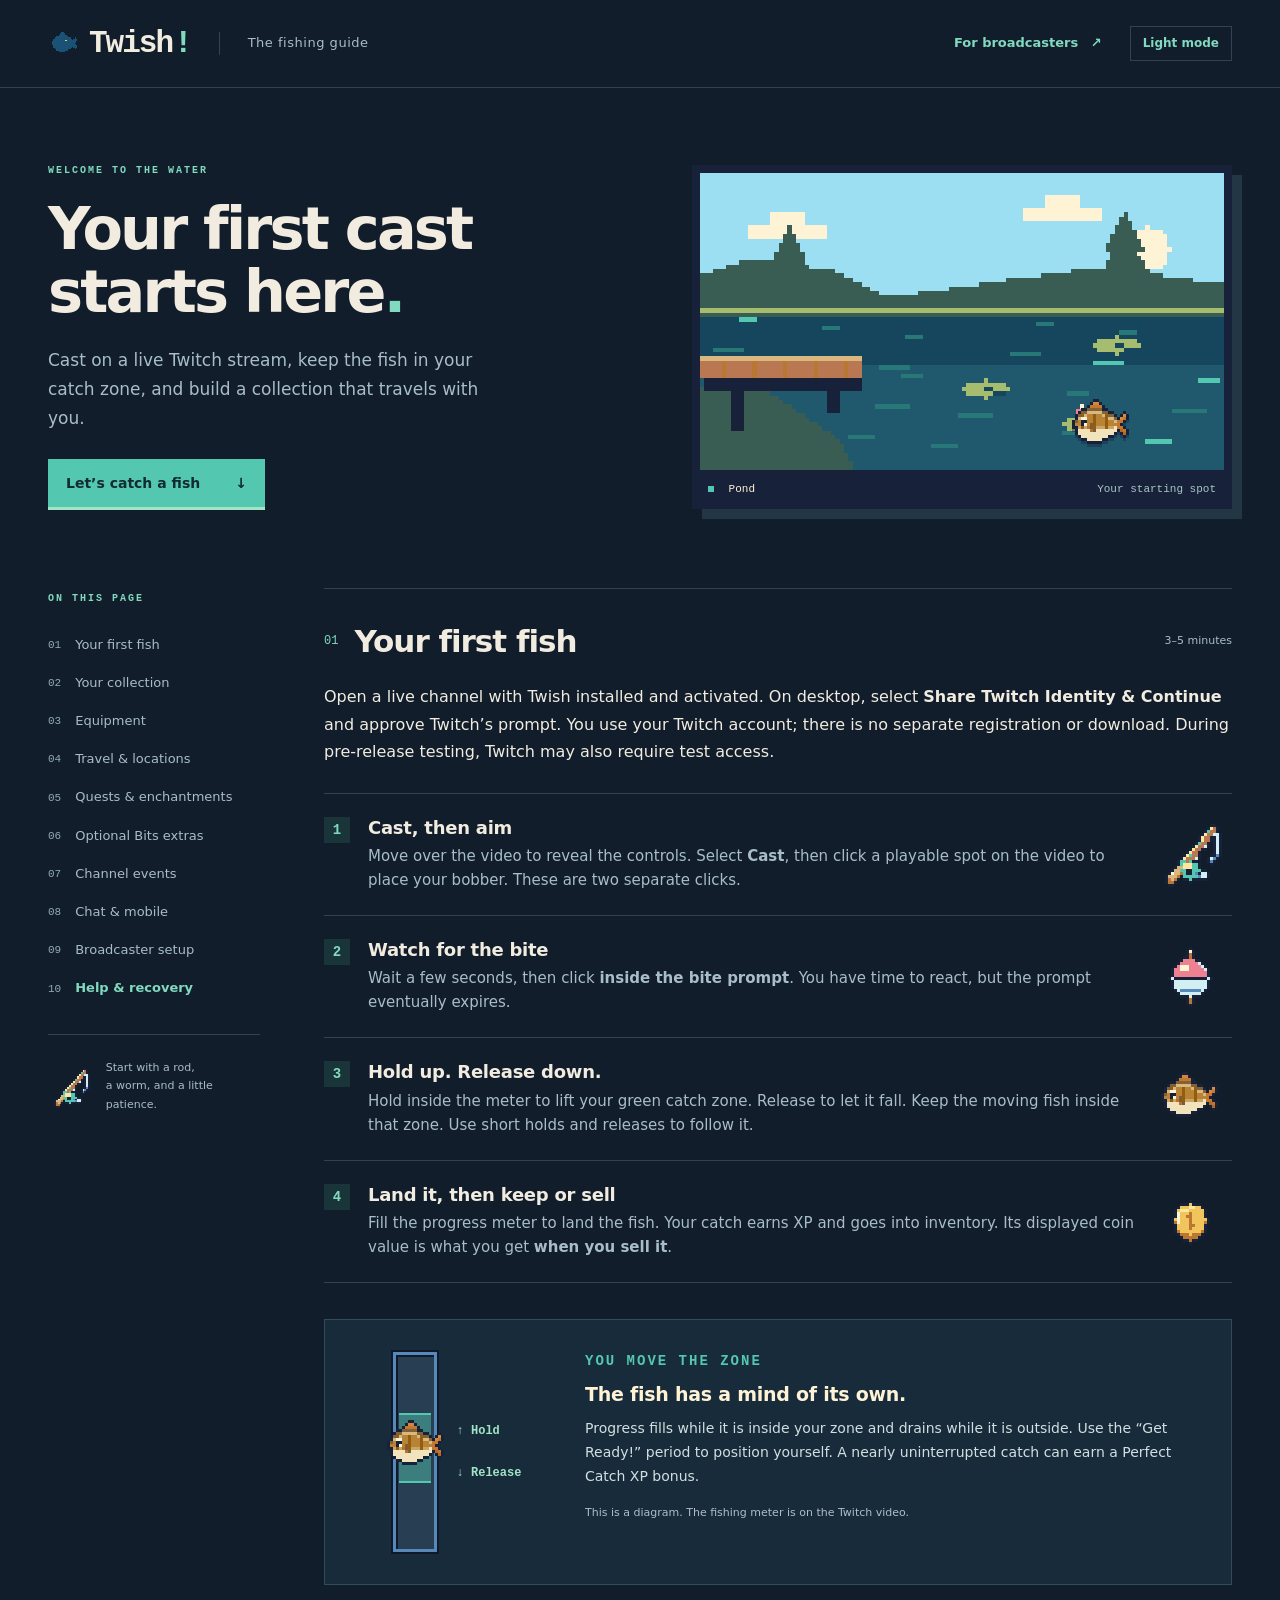
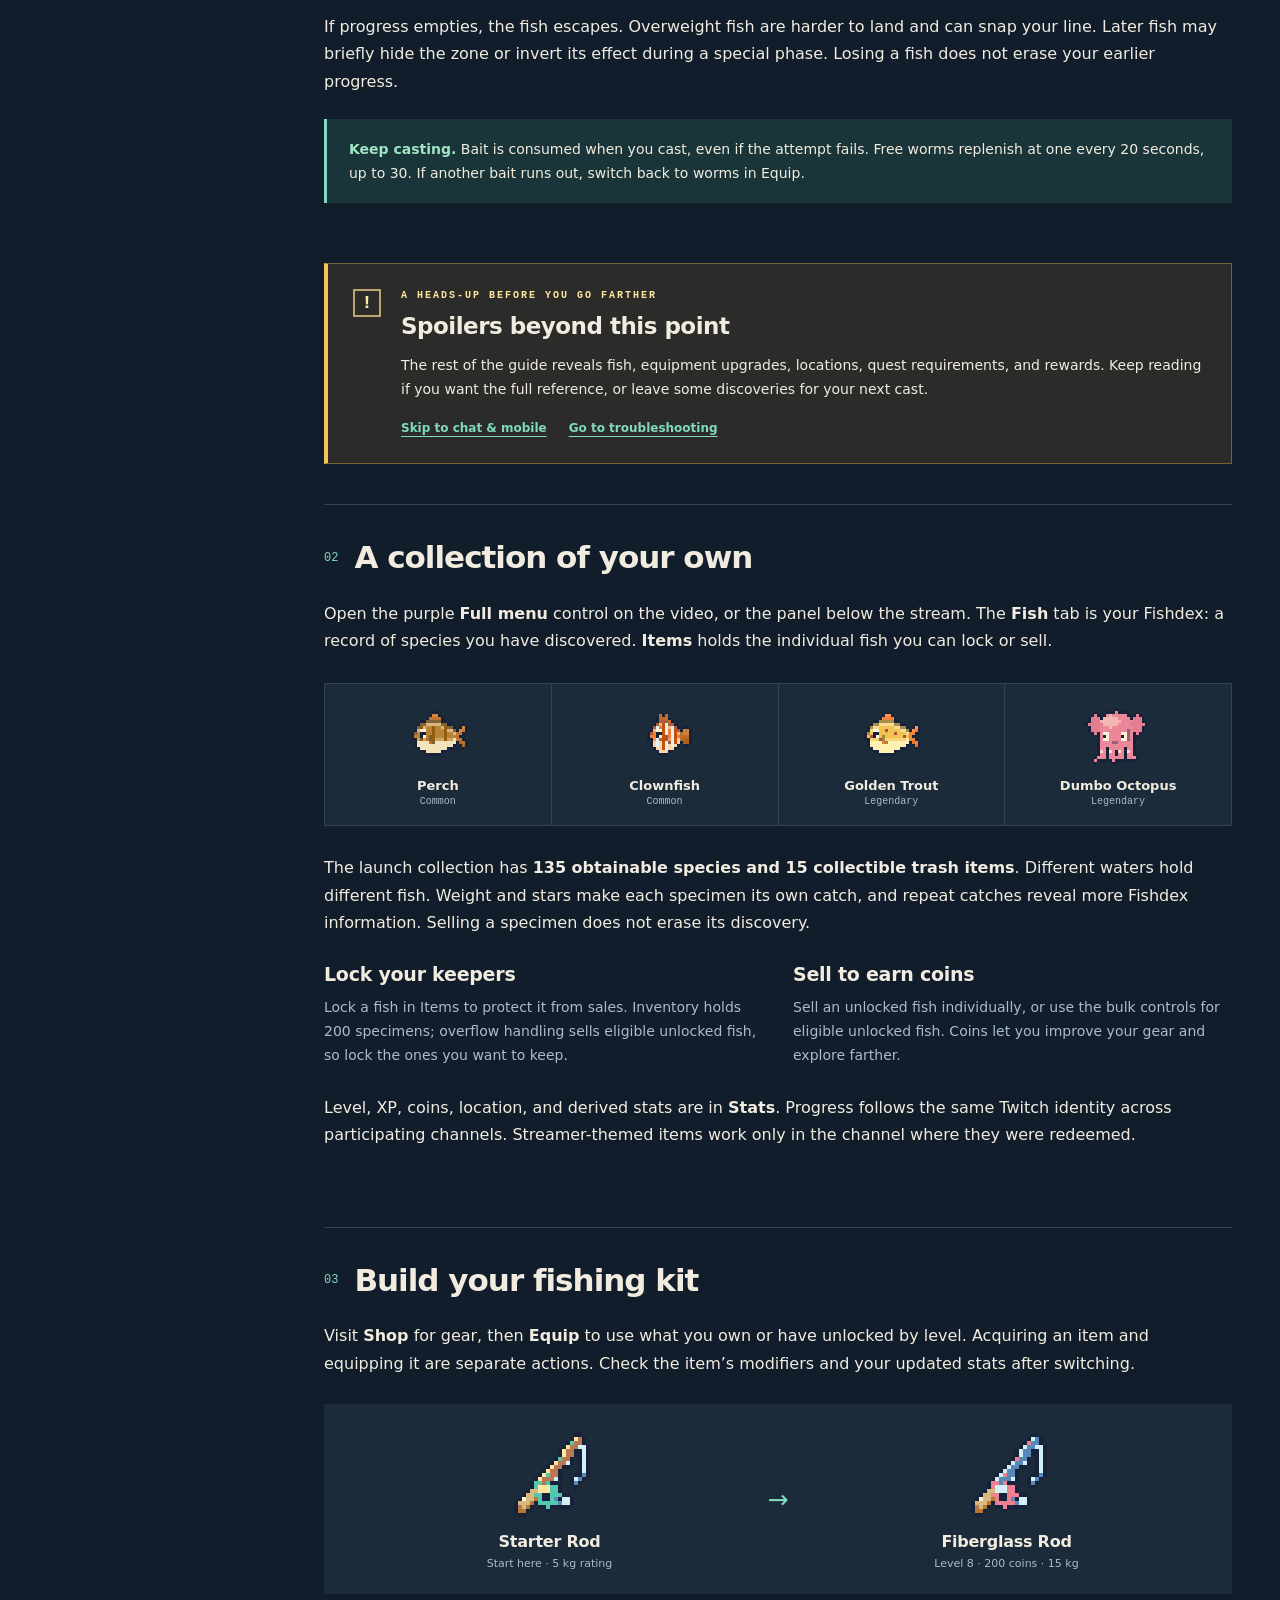
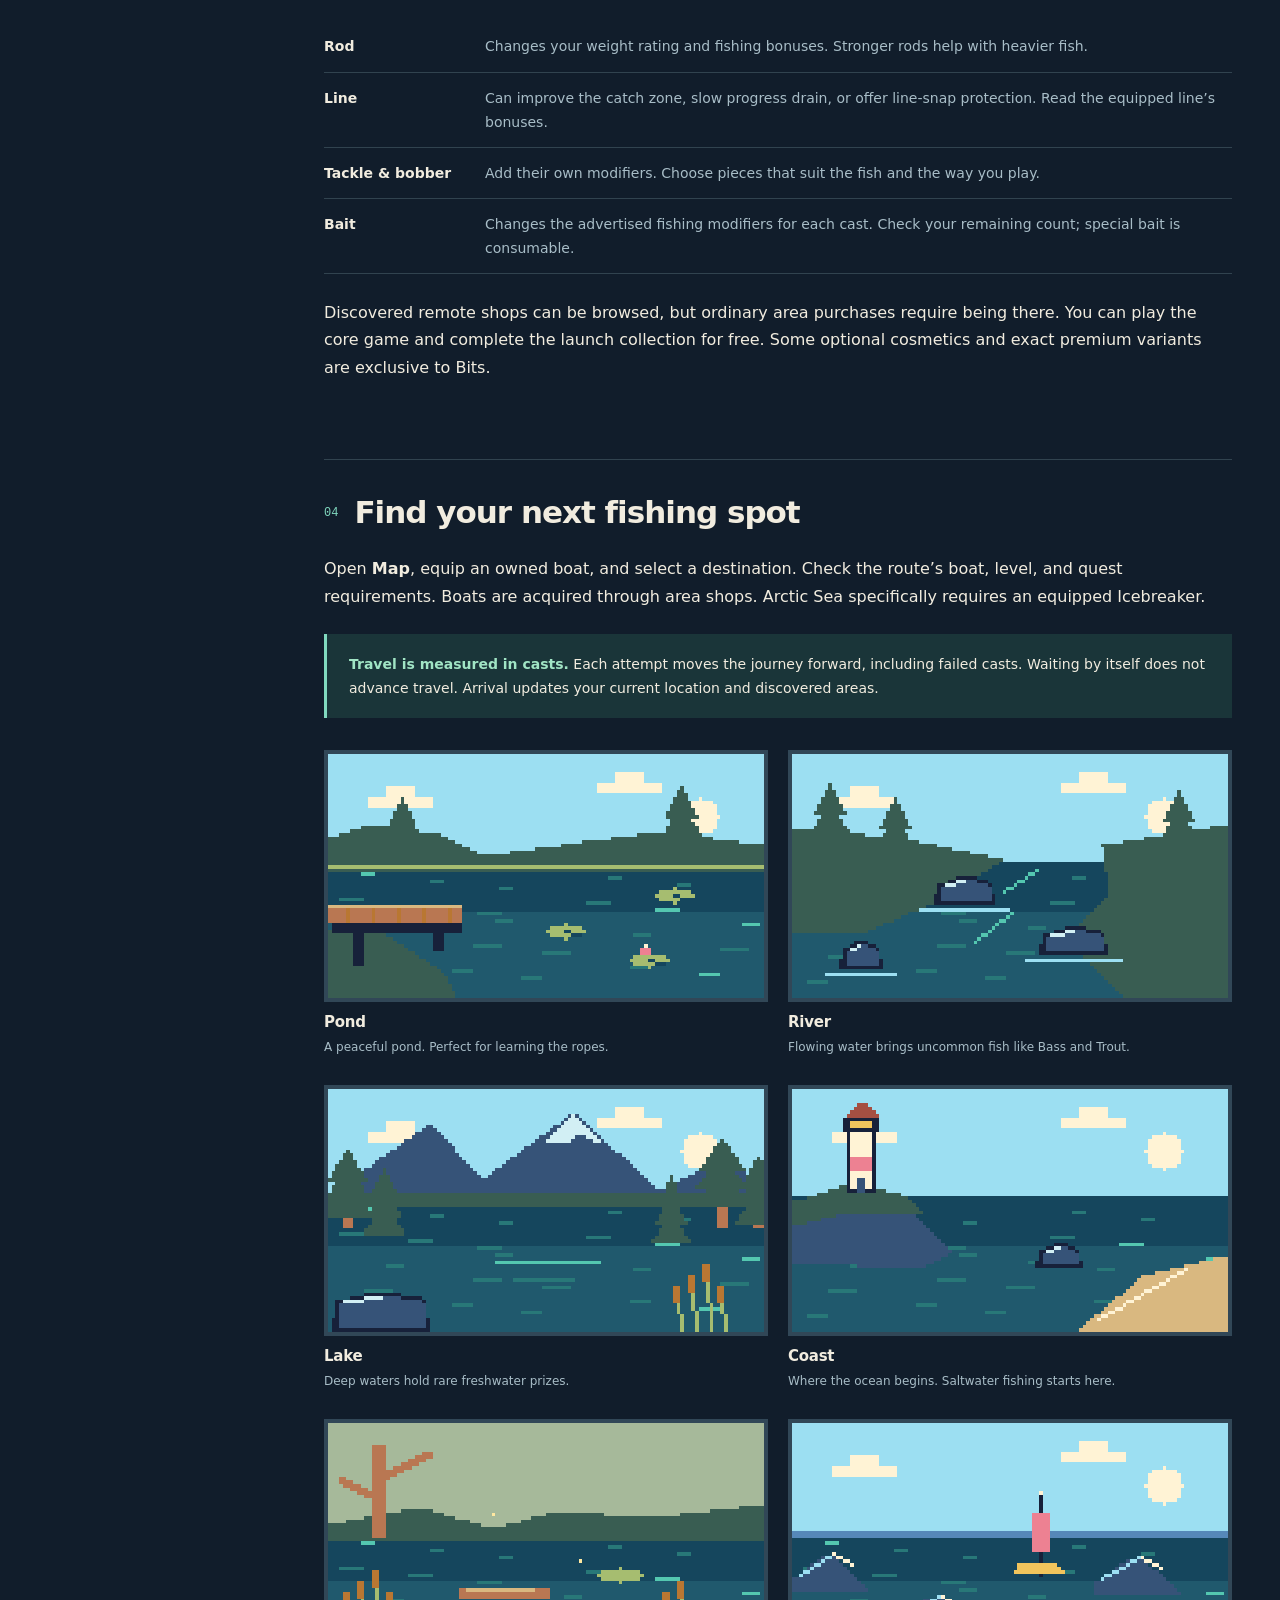
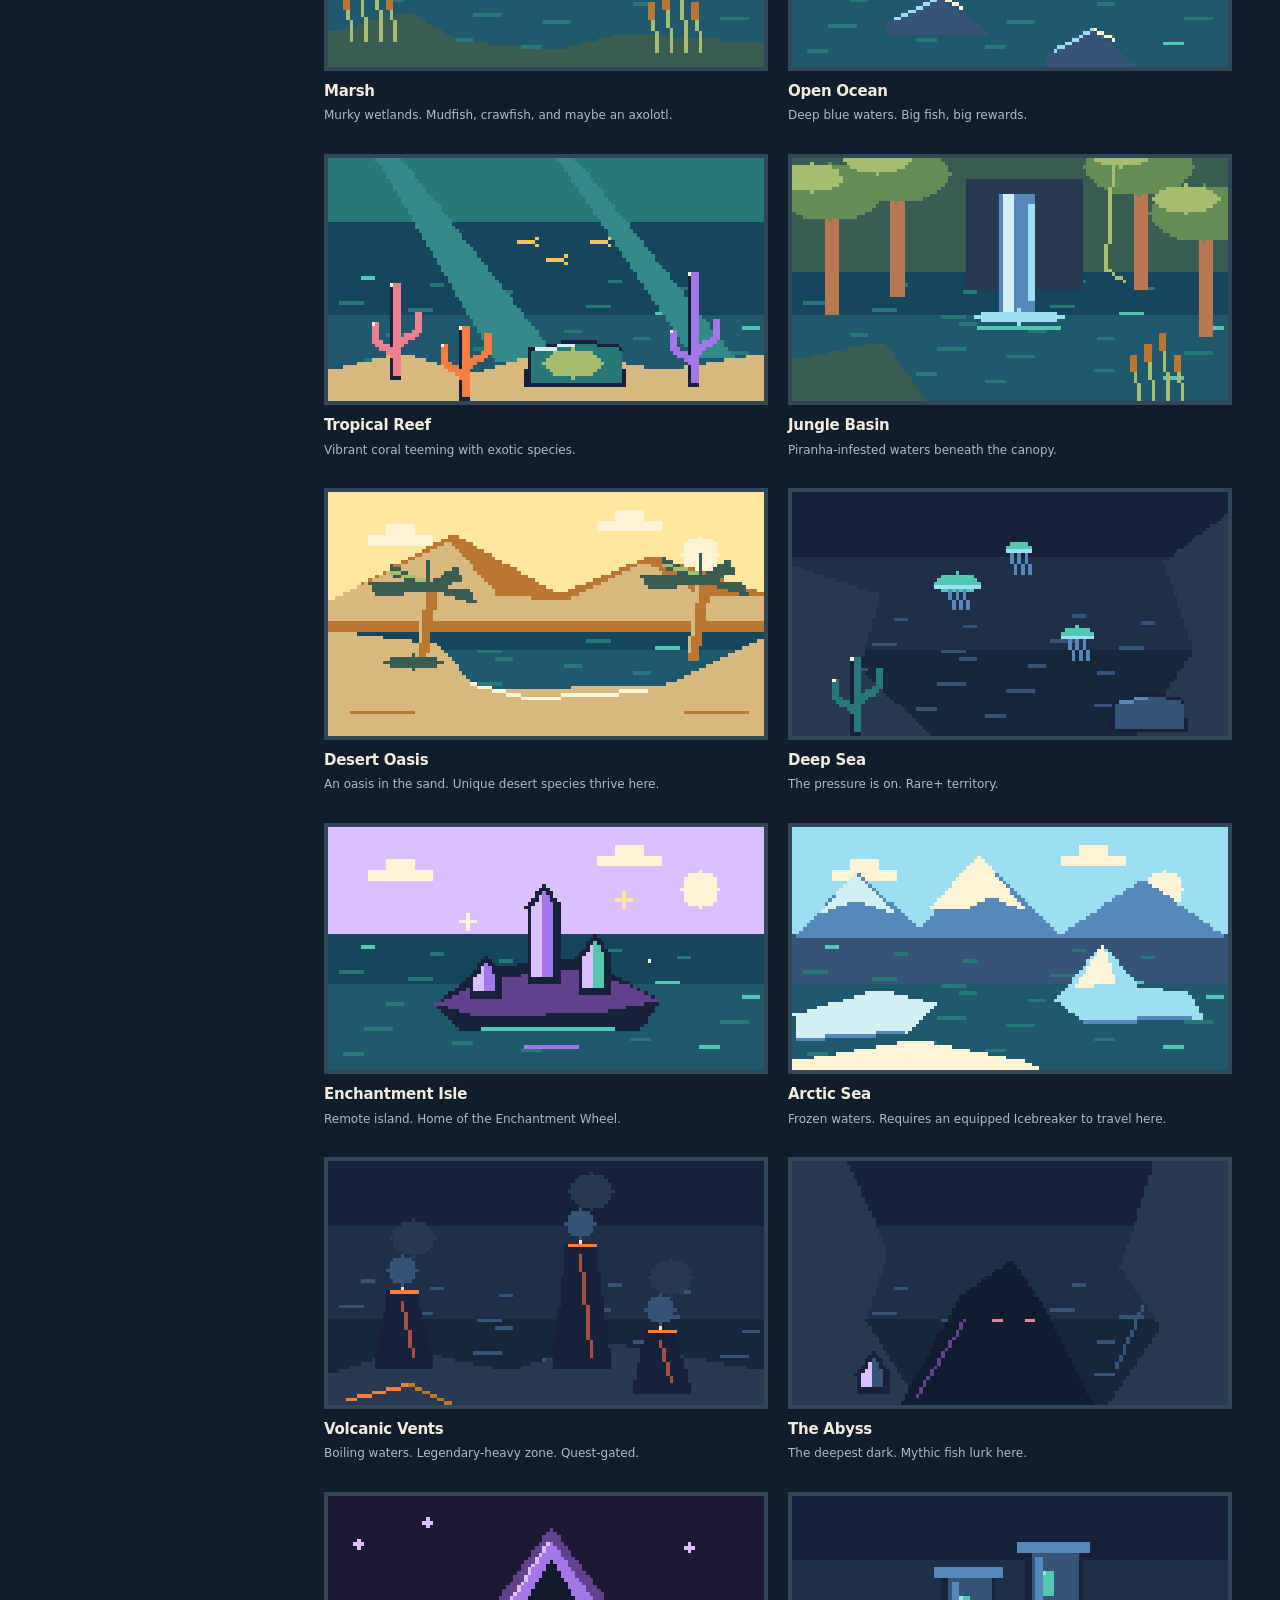
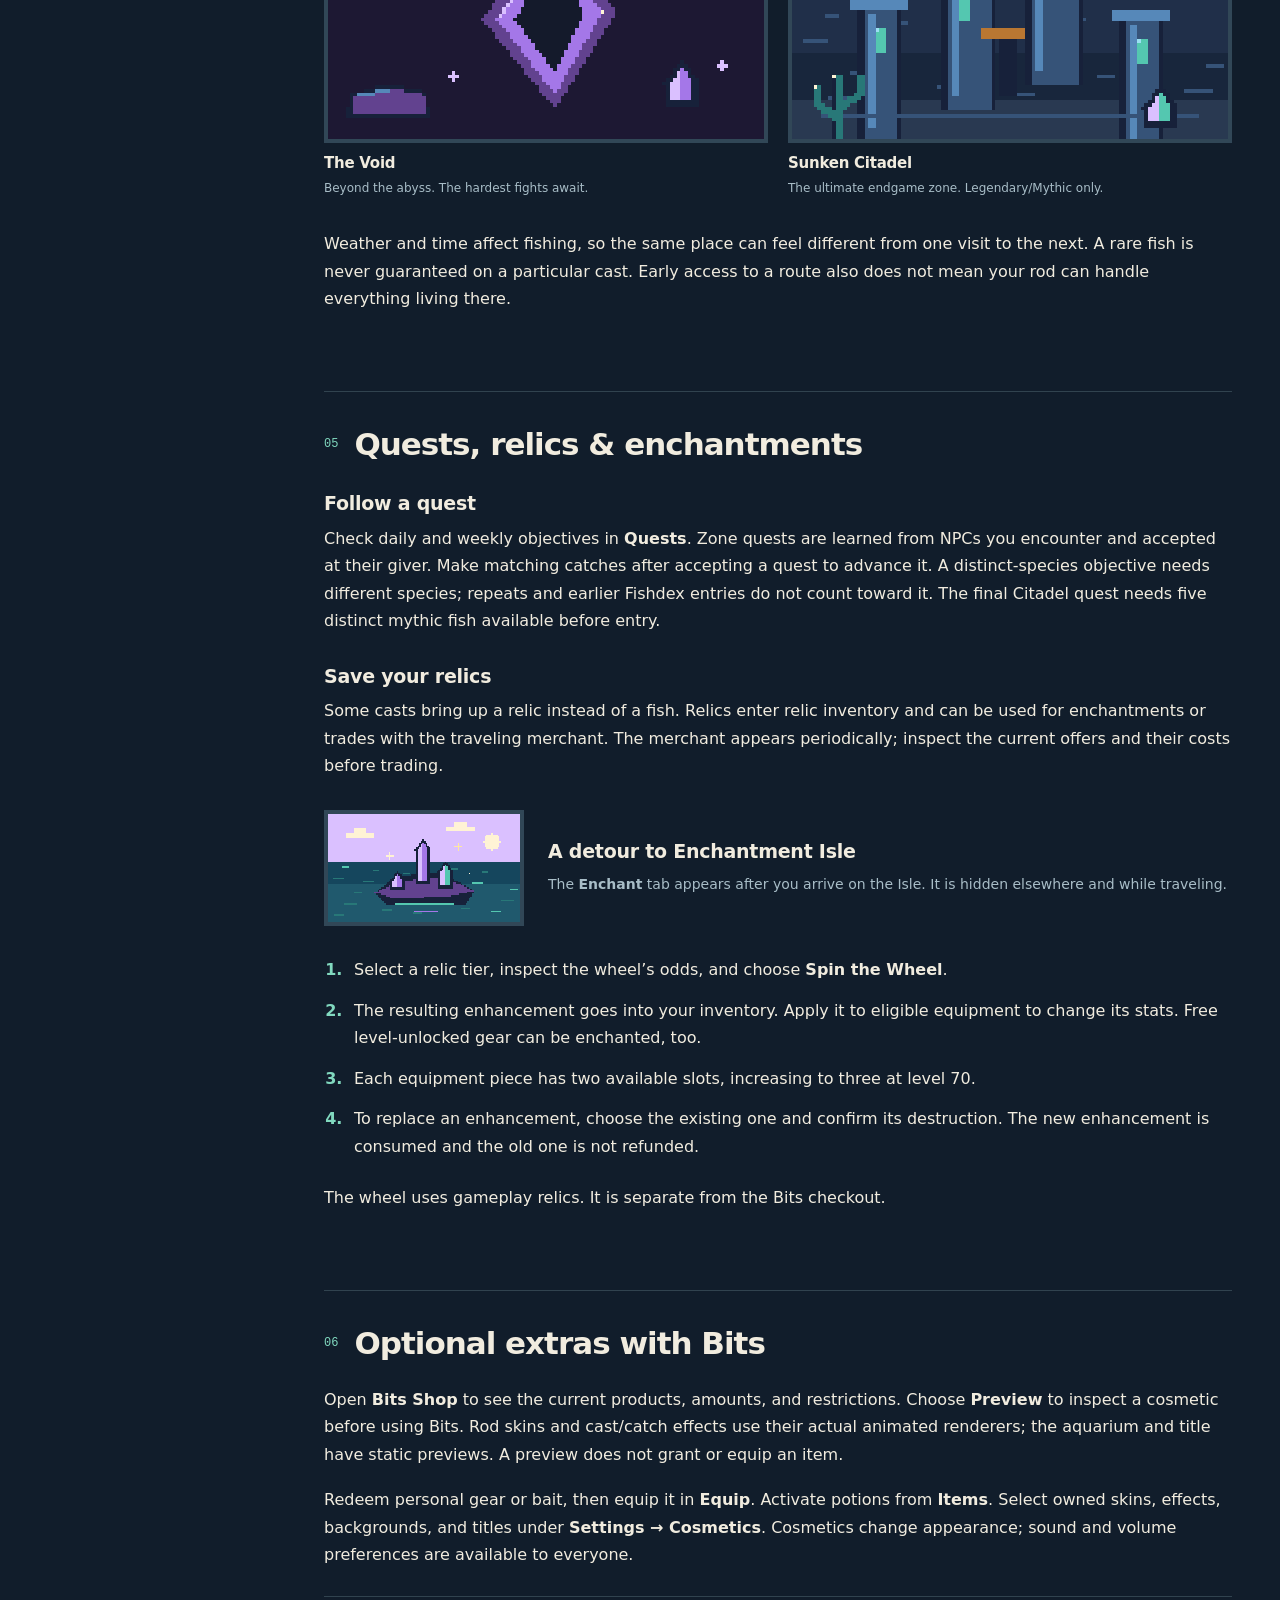
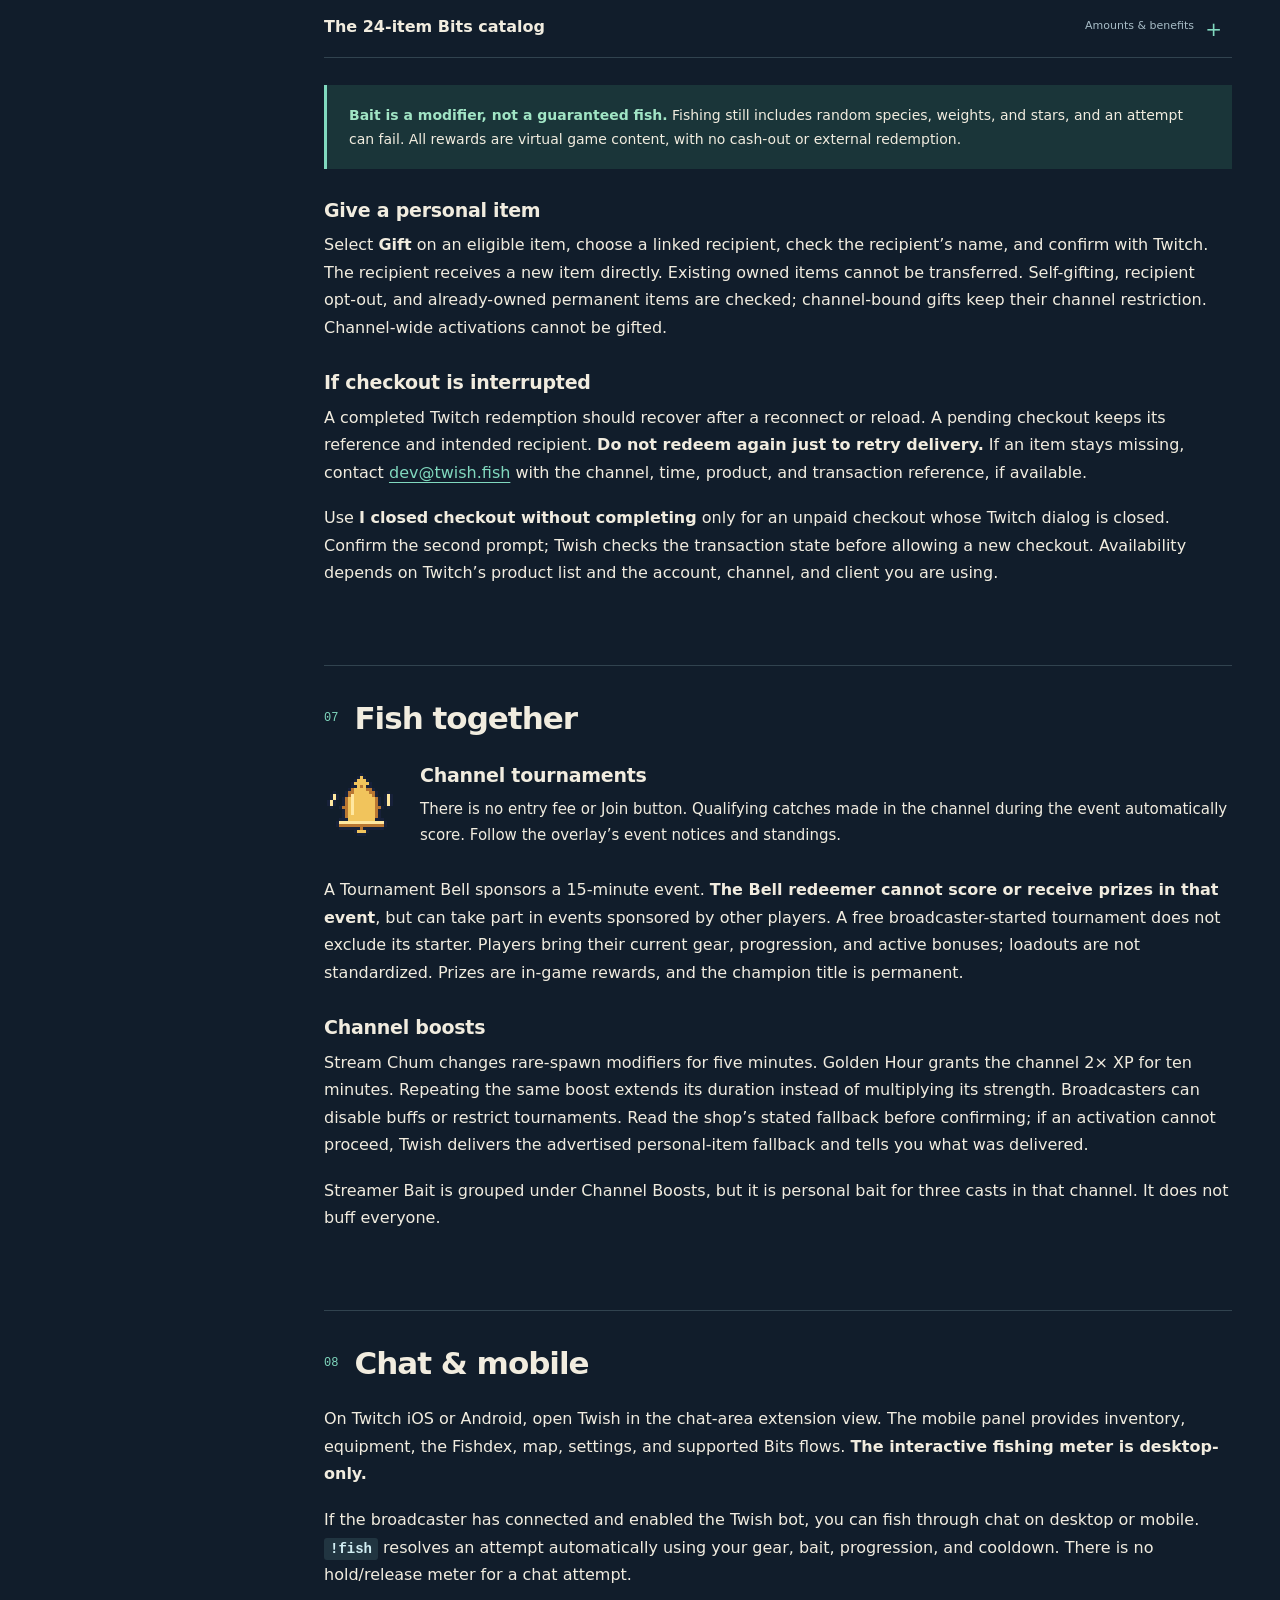
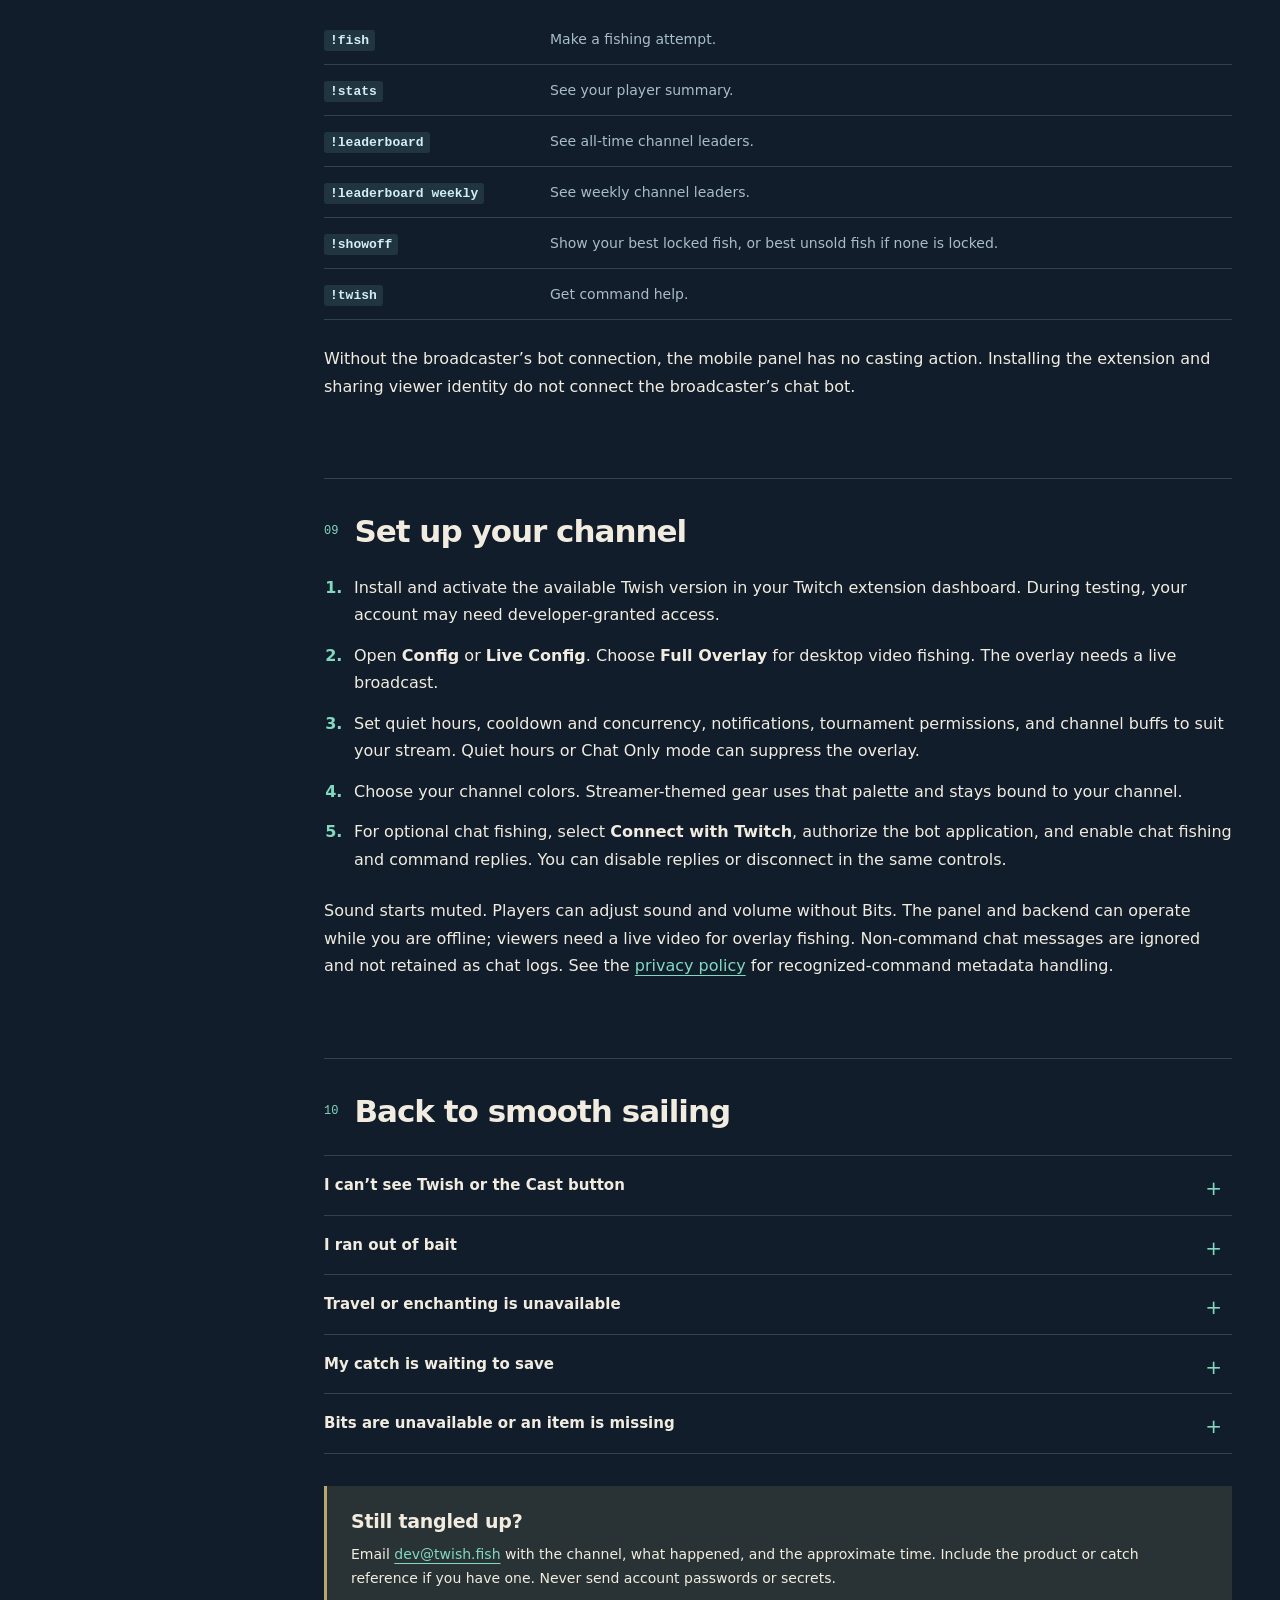
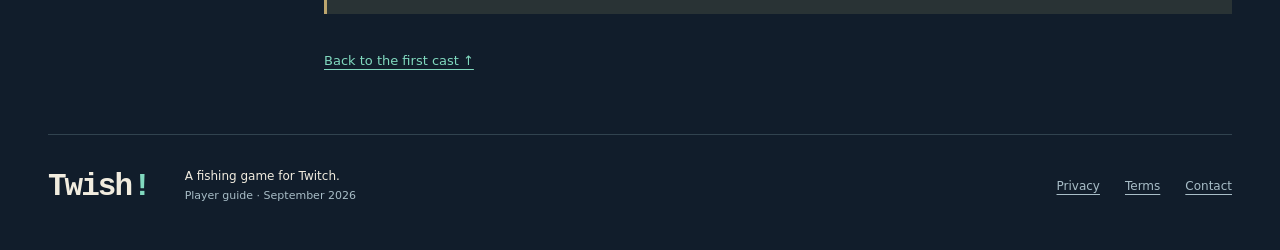
==== commit bed3a1c1: "Add a spoiler warning after the first catch walkthrough" ====
--- a/index.html
+++ b/index.html
@@ -65,6 +65,10 @@
           <p>If progress empties, the fish escapes. Overweight fish are harder to land and can snap your line. Later fish may briefly hide the zone or invert its effect during a special phase. Losing a fish does not erase your earlier progress.</p>
           <aside class="tip"><strong>Keep casting.</strong> Bait is consumed when you cast, even if the attempt fails. Free worms replenish at one every 20 seconds, up to 30. If another bait runs out, switch back to worms in Equip.</aside>
         </section>
+        <aside class="spoiler-warning" aria-labelledby="spoiler-heading">
+          <span class="spoiler-mark" aria-hidden="true">!</span>
+          <div><p class="eyebrow">A heads-up before you go farther</p><h2 id="spoiler-heading">Spoilers beyond this point</h2><p>The rest of the guide reveals fish, equipment upgrades, locations, quest requirements, and rewards. Keep reading if you want the full reference, or leave some discoveries for your next cast.</p><div class="spoiler-shortcuts"><a href="#chat-mobile">Skip to chat &amp; mobile</a><a href="#help">Go to troubleshooting</a></div></div>
+        </aside>
         <section id="your-catch" class="chapter">
           <div class="chapter-heading"><span class="chapter-number">02</span><h2>A collection of your own</h2></div>
           <p>Open the purple <strong>Full menu</strong> control on the video, or the panel below the stream. The <strong>Fish</strong> tab is your Fishdex: a record of species you have discovered. <strong>Items</strong> holds the individual fish you can lock or sell.</p>
--- a/style.css
+++ b/style.css
@@ -26,3 +26,4 @@
 @media(max-width:760px){.site-header{gap:12px}.theme-toggle{padding:8px;font-size:11px}.header-link{font-size:11px}.header-link span{display:none}html:not([data-theme="light"]) .opening-scene{box-shadow:6px 6px 0 #223643}}
 @media(max-width:370px){.site-header{padding:0 16px}.wordmark{font-size:24px;gap:6px}.wordmark img{width:24px;height:24px}.header-link{font-size:10px}}
 @media print{.theme-toggle{display:none}html:not([data-theme="light"]){color-scheme:light;--ink:#17213a;--muted:#526472;--paper:white;--line:#c6cec6;--teal:#287878}html:not([data-theme="light"]) .meter-explainer,html:not([data-theme="light"]) .tip,html:not([data-theme="light"]) .specimen,html:not([data-theme="light"]) .gear-upgrade,html:not([data-theme="light"]) .contact-note{background:#eee;color:#17213a}}
+.spoiler-warning{display:flex;gap:20px;background:#eee9d9;border:1px solid #baa56b;border-left:4px solid #b97732;padding:25px;margin:0 0 40px}.spoiler-mark{flex:none;width:28px;height:28px;color:#684c1d;border:2px solid #b97732;text-align:center;font:800 19px/24px ui-monospace,monospace}.spoiler-warning .eyebrow{color:#745325;margin-bottom:10px}.spoiler-warning h2{font-size:23px;letter-spacing:-.5px;margin-bottom:12px}.spoiler-warning p:not(.eyebrow){font-size:14px}.spoiler-shortcuts{display:flex;gap:22px;flex-wrap:wrap;margin-top:17px;font-size:12px}.spoiler-shortcuts a{font-weight:650}html:not([data-theme="light"]) .spoiler-warning{background:#2b2c29;border-color:#76613a;border-left-color:#f1c45c}html:not([data-theme="light"]) .spoiler-warning .eyebrow,html:not([data-theme="light"]) .spoiler-mark{color:#ffe7a0}html:not([data-theme="light"]) .spoiler-mark{border-color:#bca56e}@media(max-width:420px){.spoiler-warning{gap:14px;padding:20px 16px}.spoiler-warning h2{font-size:21px}.spoiler-mark{width:23px;height:23px;font-size:16px;line-height:19px}}@media print{html:not([data-theme="light"]) .spoiler-warning{background:#eee;color:#17213a}}
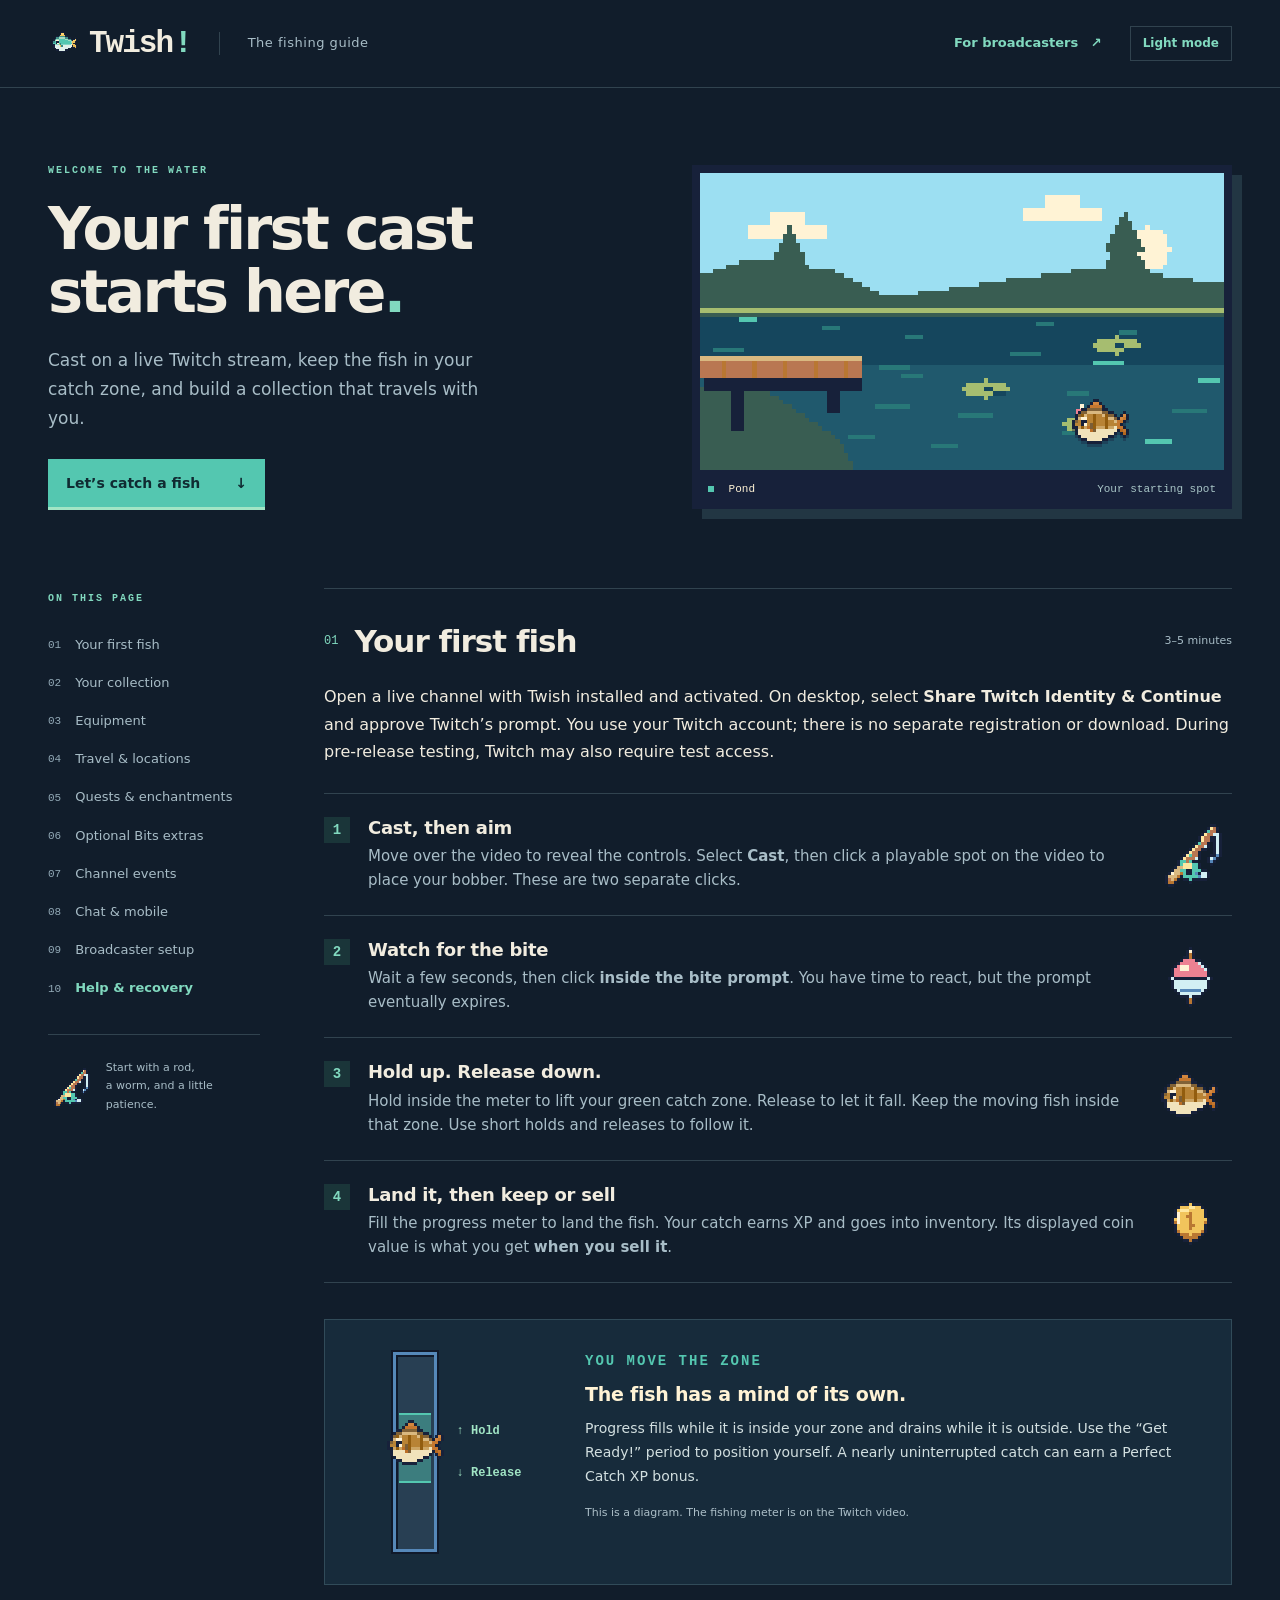
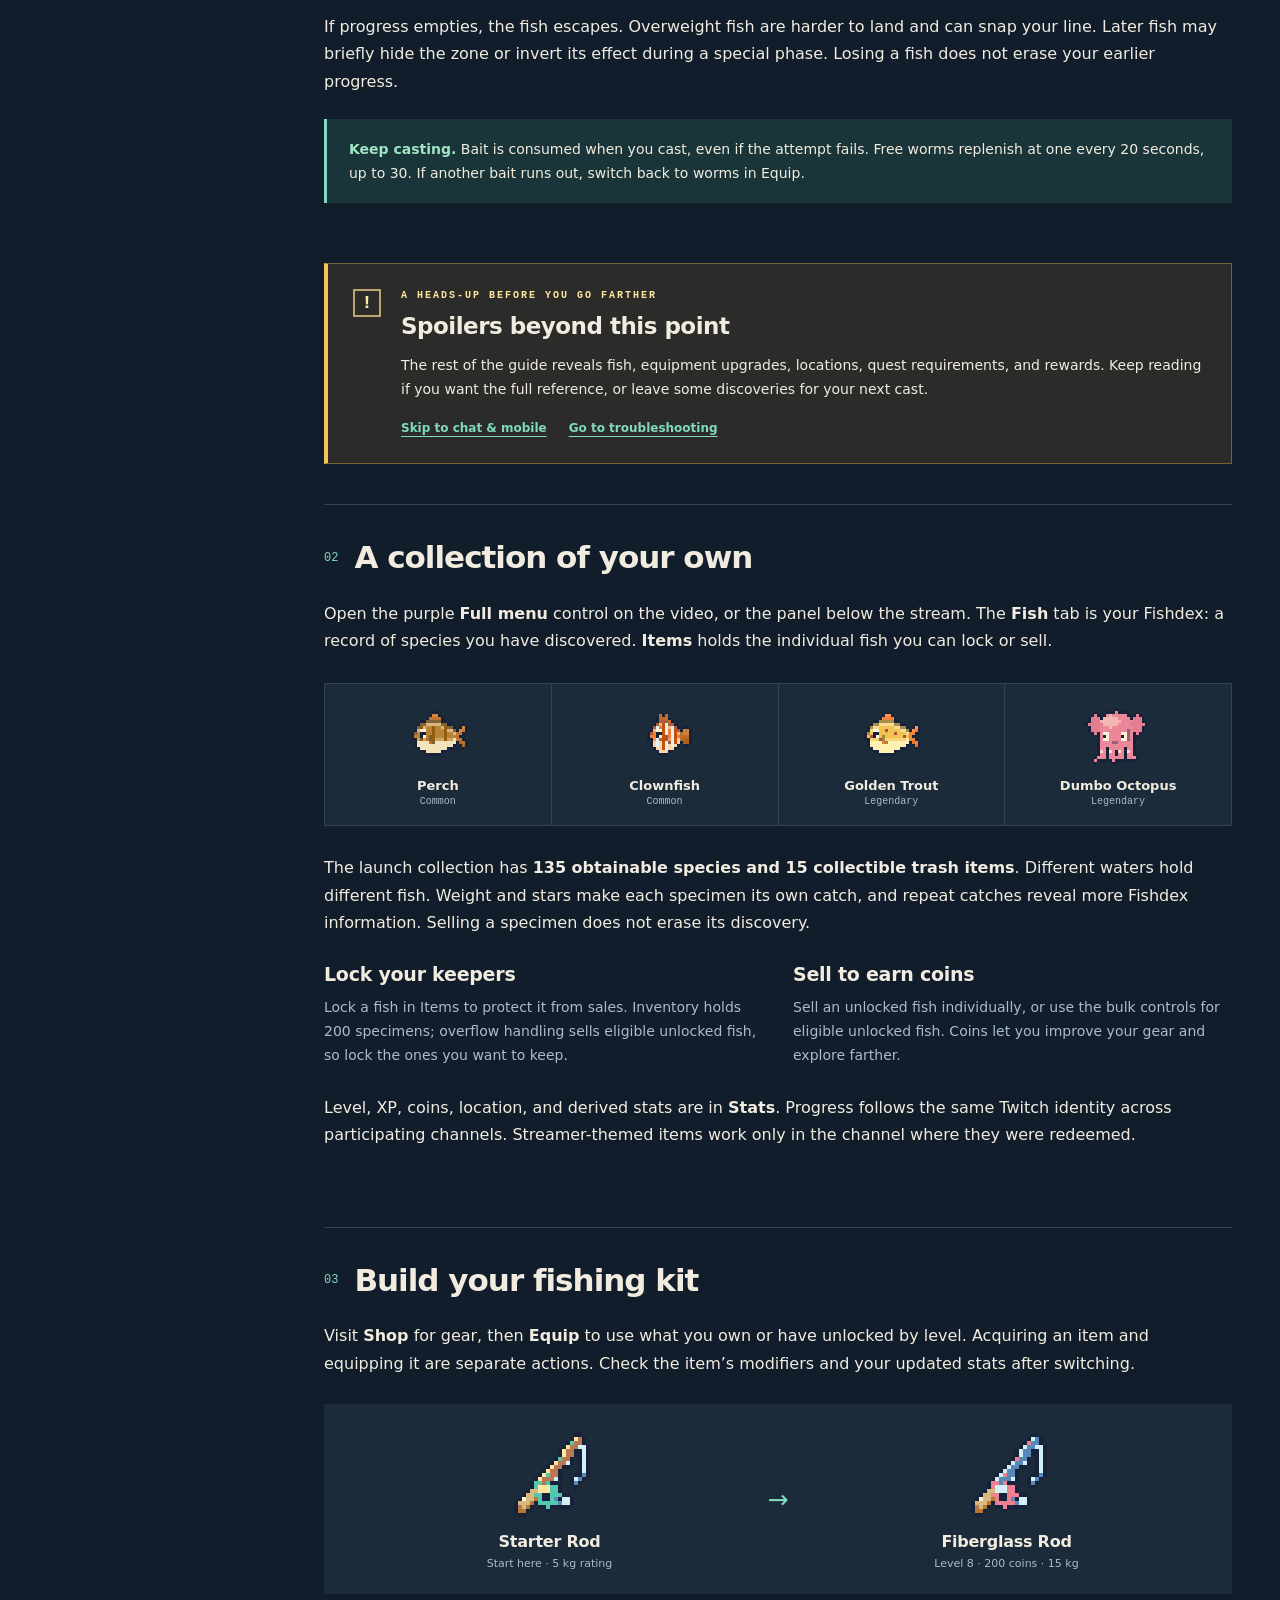
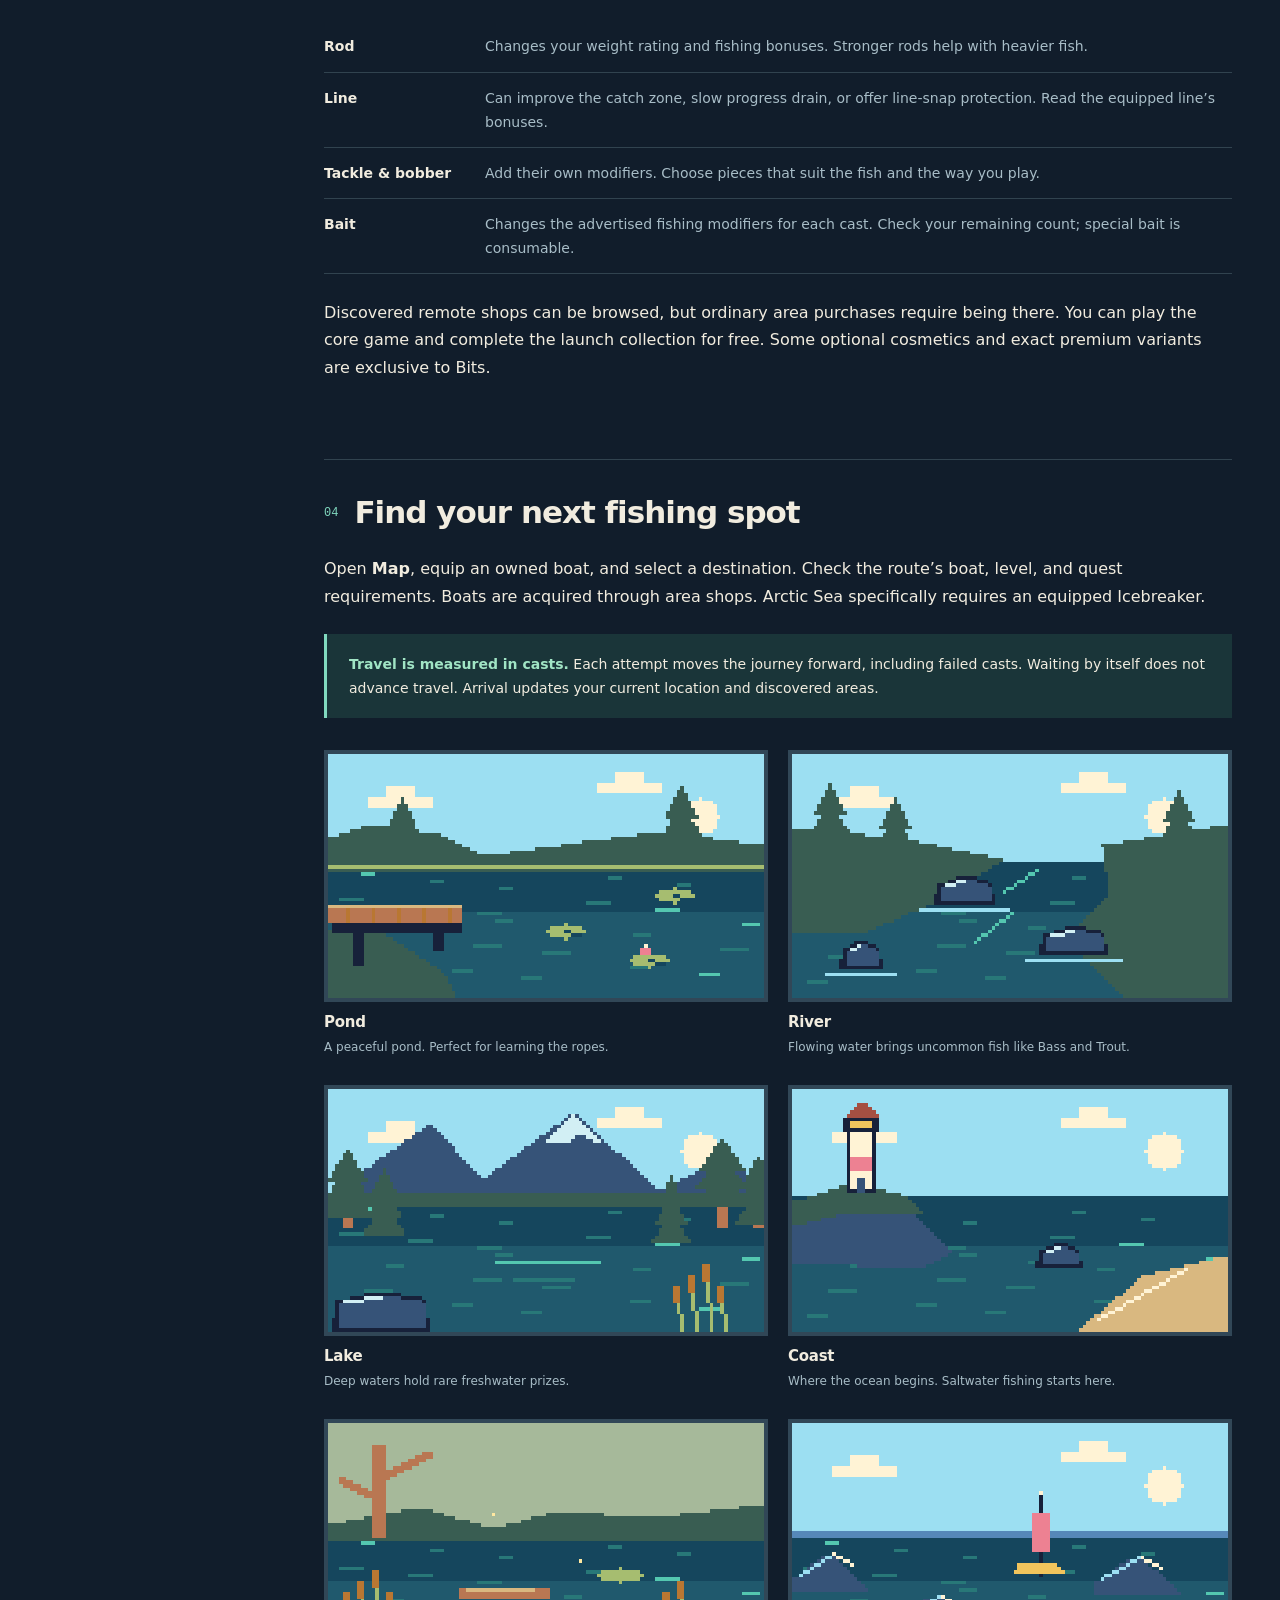
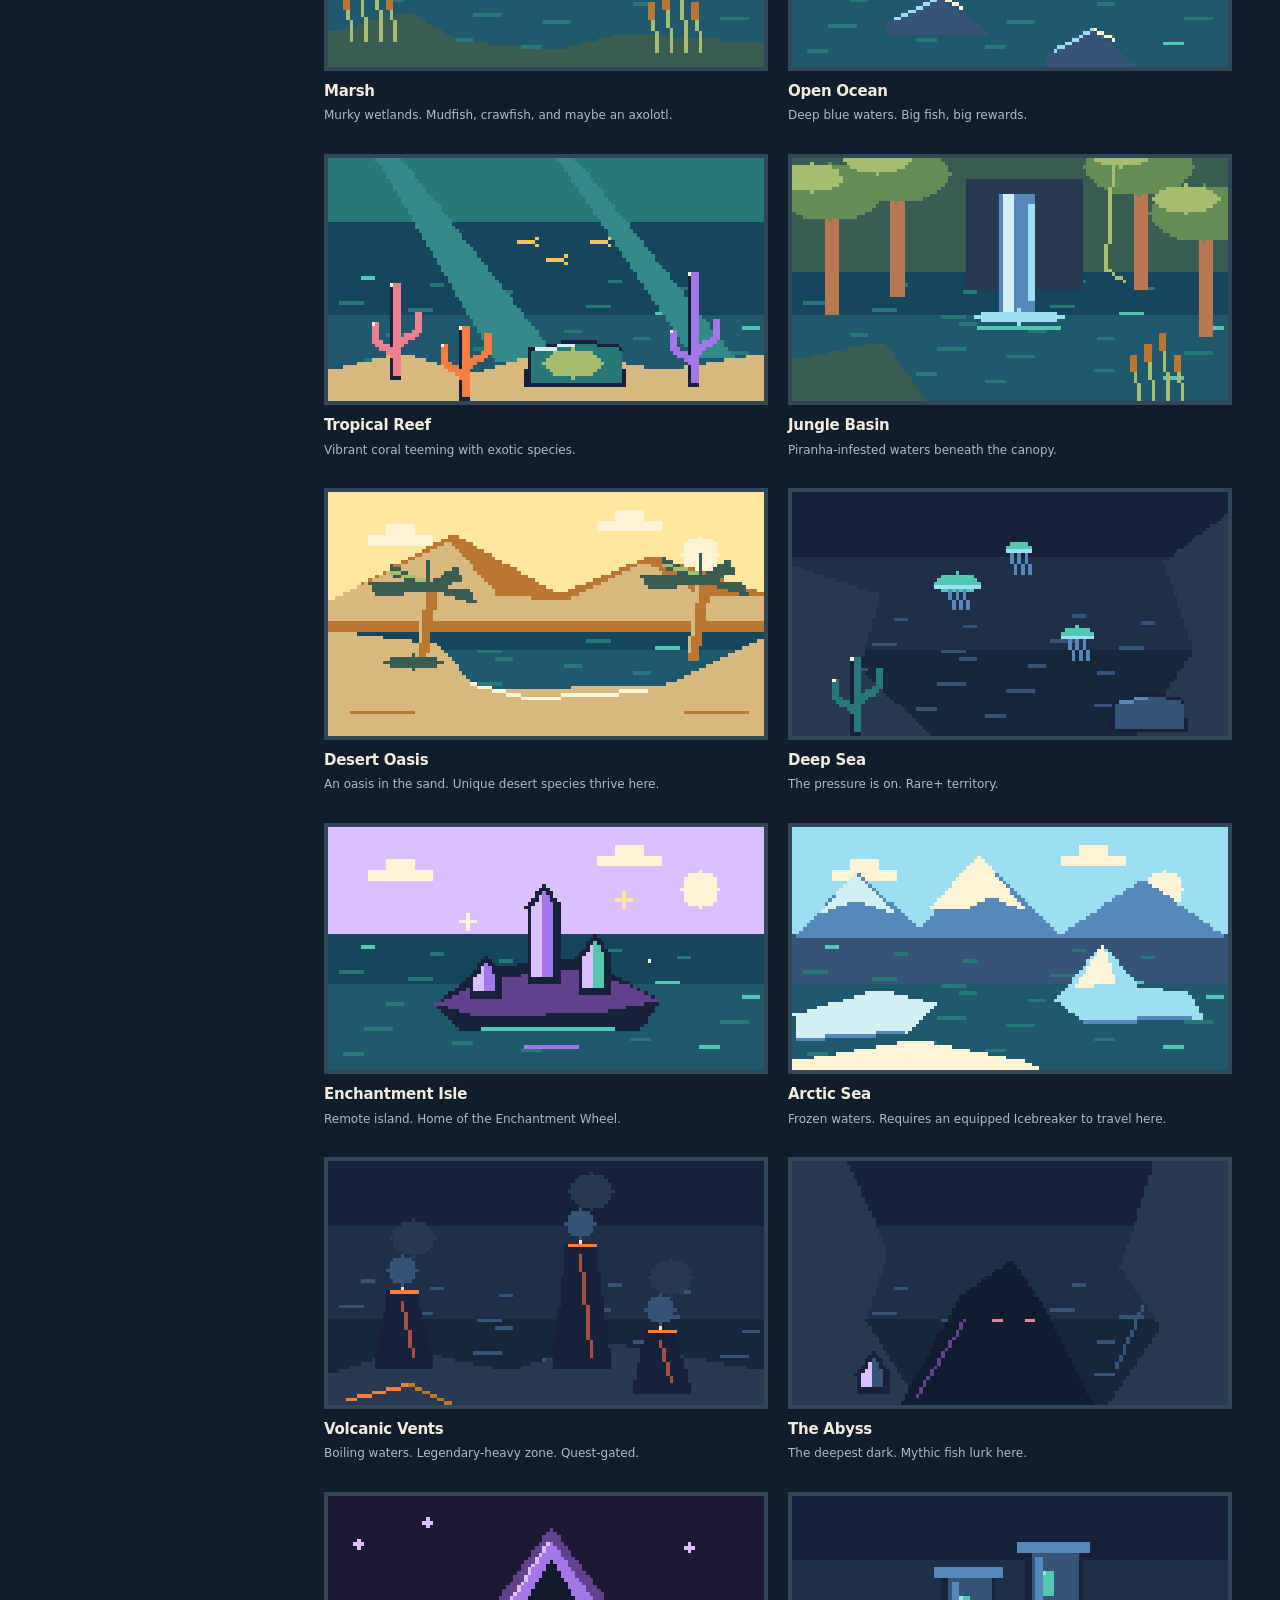
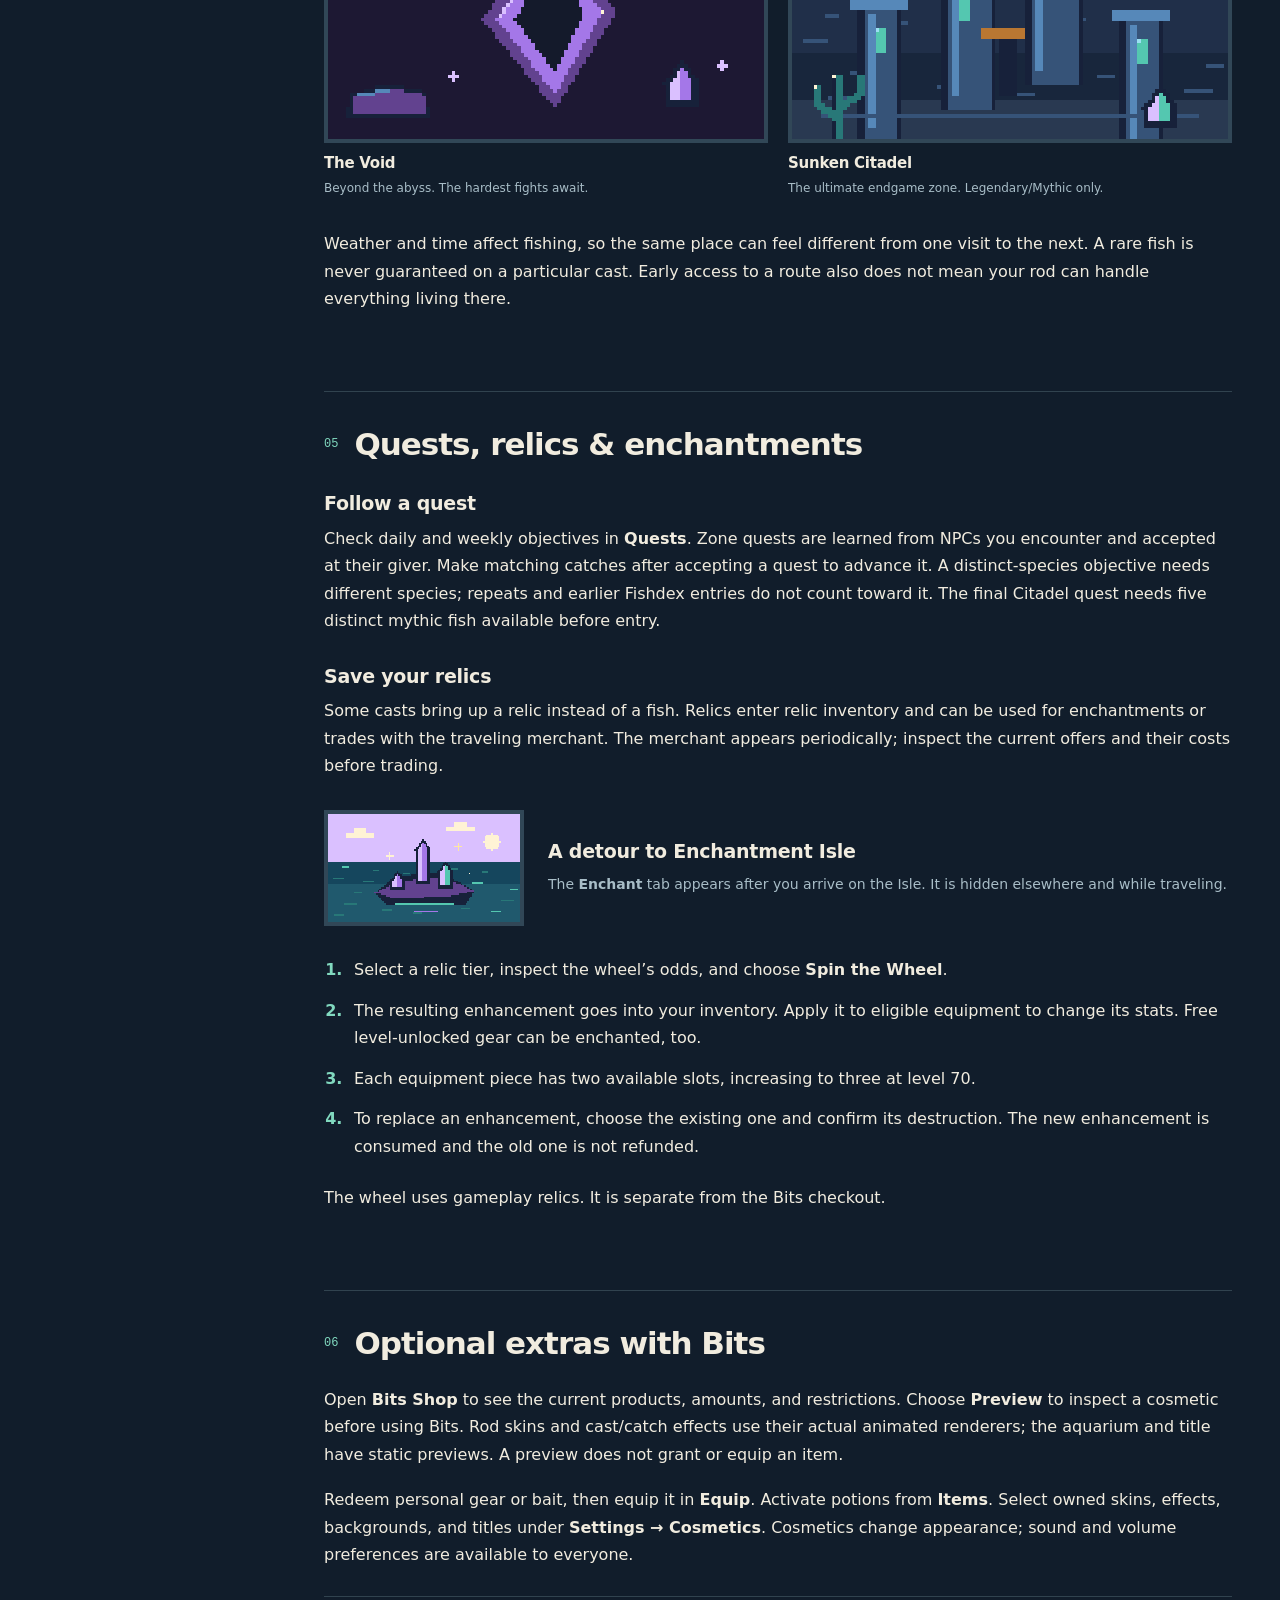
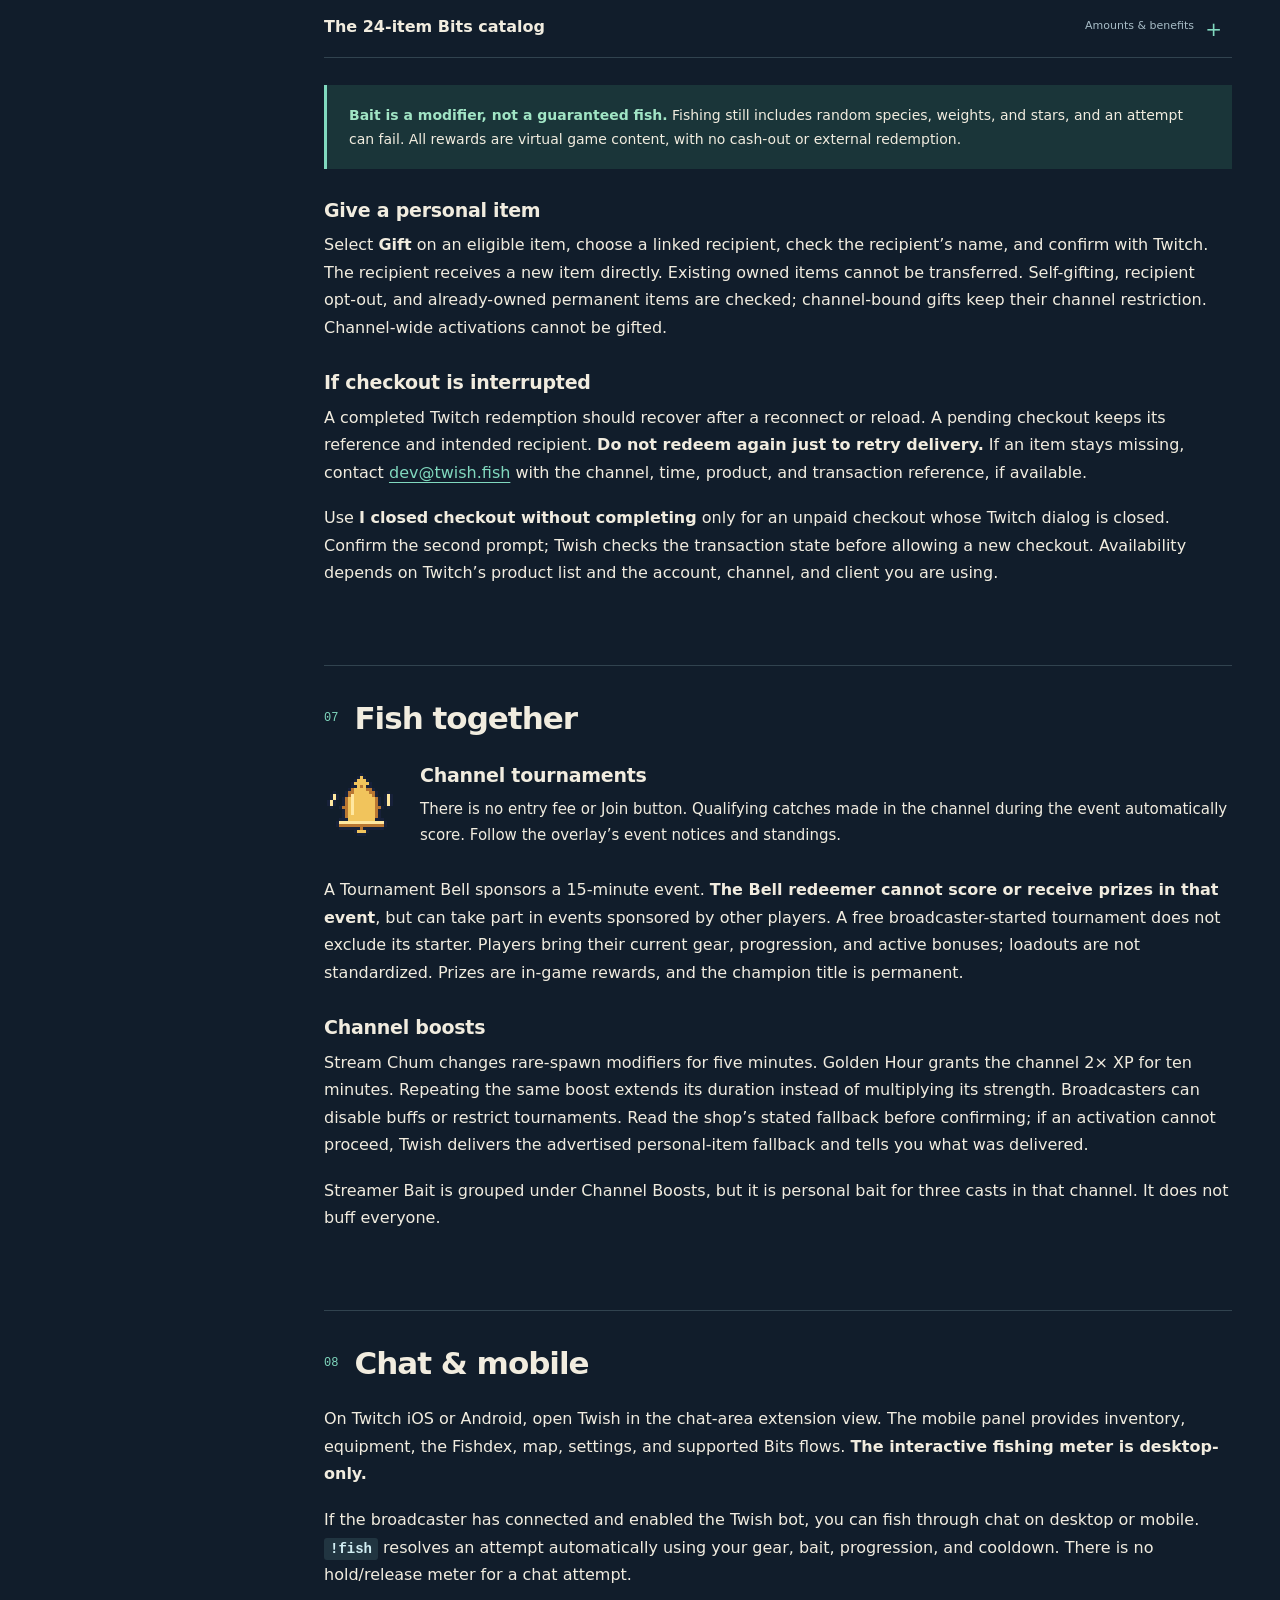
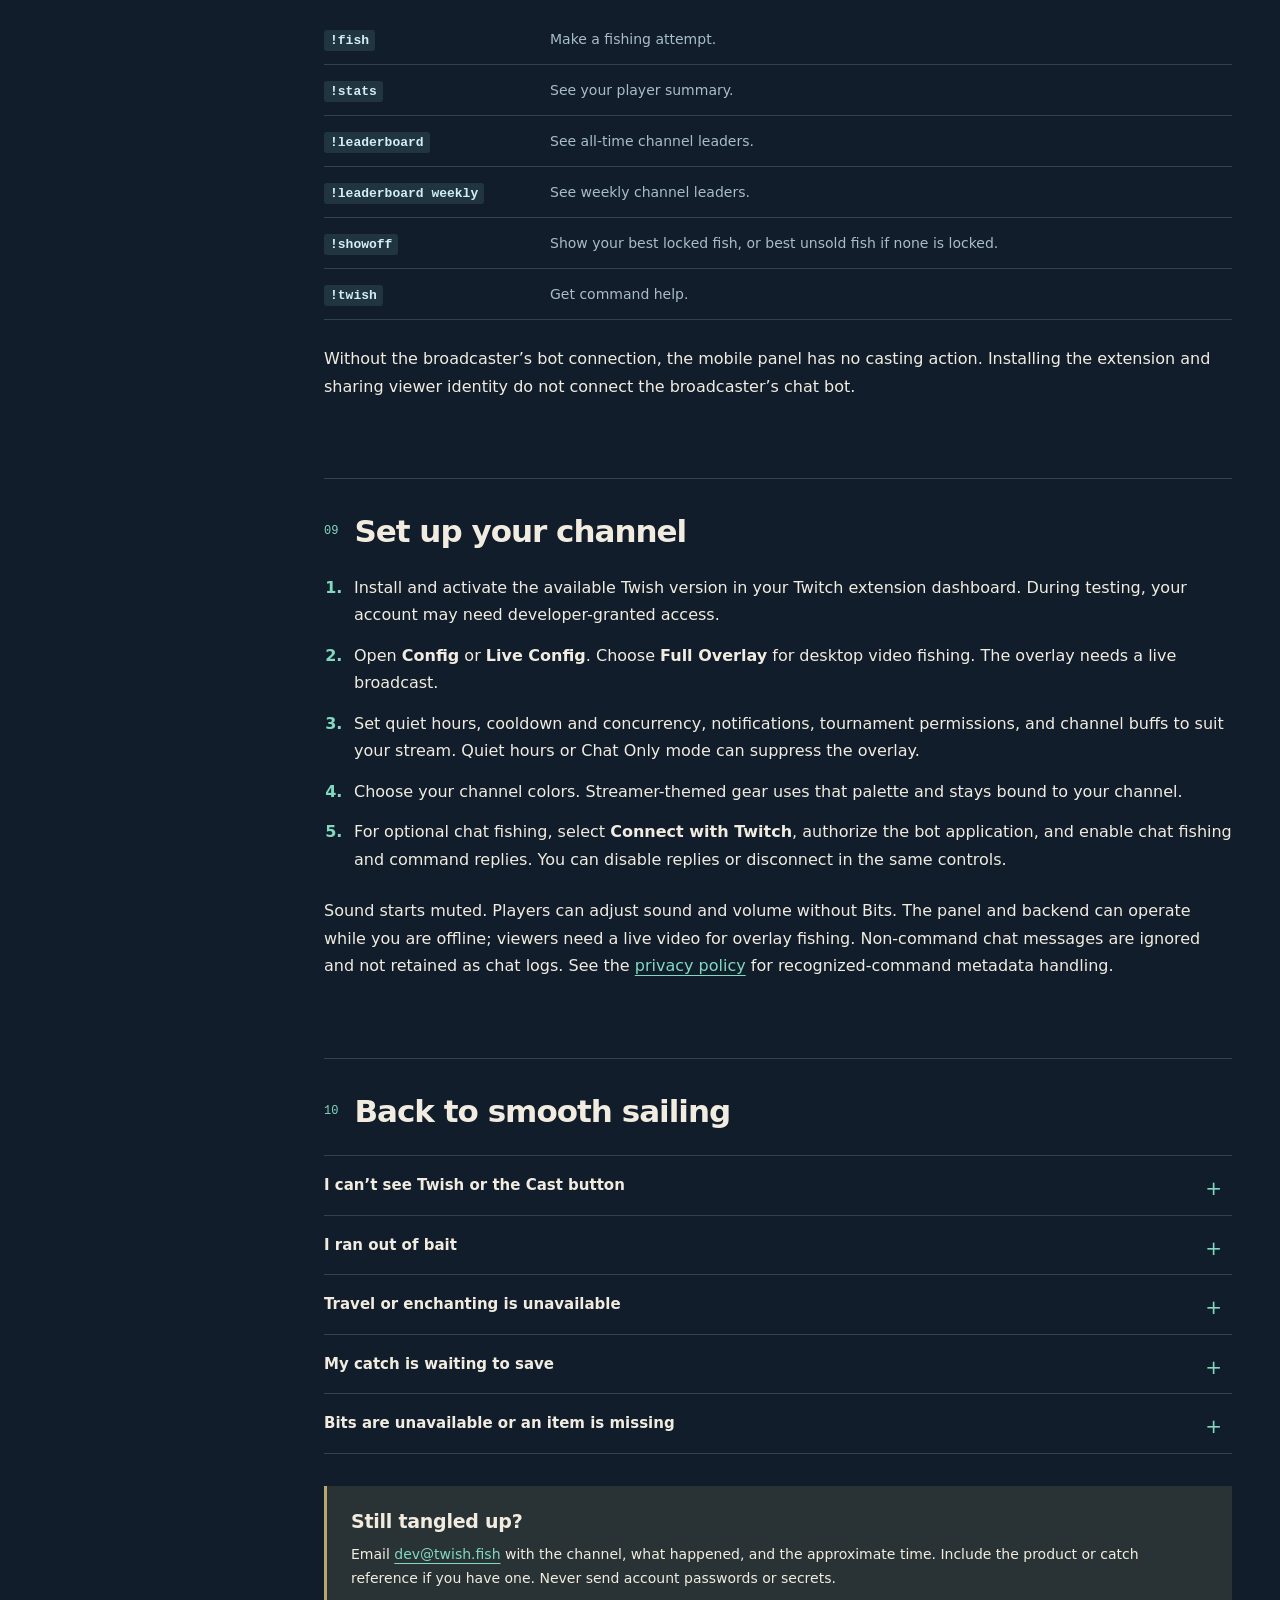
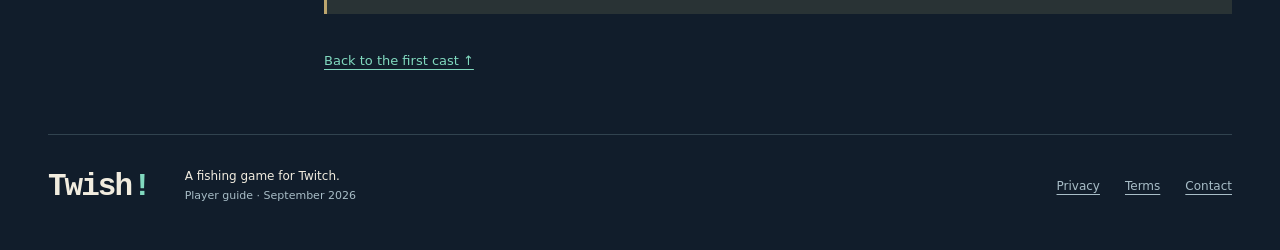
==== commit ab714093: "Host privacy and terms on the public website" ====
--- a/index.html
+++ b/index.html
@@ -125,7 +125,7 @@
         <section id="broadcasters" class="chapter">
           <div class="chapter-heading"><span class="chapter-number">09</span><h2>Set up your channel</h2></div>
           <ol class="plain-steps"><li>Install and activate the available Twish version in your Twitch extension dashboard. During testing, your account may need developer-granted access.</li><li>Open <strong>Config</strong> or <strong>Live Config</strong>. Choose <strong>Full Overlay</strong> for desktop video fishing. The overlay needs a live broadcast.</li><li>Set quiet hours, cooldown and concurrency, notifications, tournament permissions, and channel buffs to suit your stream. Quiet hours or Chat Only mode can suppress the overlay.</li><li>Choose your channel colors. Streamer-themed gear uses that palette and stays bound to your channel.</li><li>For optional chat fishing, select <strong>Connect with Twitch</strong>, authorize the bot application, and enable chat fishing and command replies. You can disable replies or disconnect in the same controls.</li></ol>
-          <p>Sound starts muted. Players can adjust sound and volume without Bits. The panel and backend can operate while you are offline; viewers need a live video for overlay fishing. Non-command chat messages are ignored and not retained as chat logs. See the <a href="https://api.twish.fish/privacy">privacy policy</a> for recognized-command metadata handling.</p>
+          <p>Sound starts muted. Players can adjust sound and volume without Bits. The panel and backend can operate while you are offline; viewers need a live video for overlay fishing. Non-command chat messages are ignored and not retained as chat logs. See the <a href="/privacy/">privacy policy</a> for recognized-command metadata handling.</p>
         </section>
         <section id="help" class="chapter">
           <div class="chapter-heading"><span class="chapter-number">10</span><h2>Back to smooth sailing</h2></div>
@@ -142,6 +142,6 @@
       </div>
     </div>
   </main>
-  <footer class="site-footer"><a class="wordmark" href="/">Twish<span>!</span></a><p>A fishing game for Twitch.<br><span>Player guide · September 2026</span></p><nav aria-label="Policies and contact"><a href="https://api.twish.fish/privacy">Privacy</a><a href="https://api.twish.fish/terms">Terms</a><a href="mailto:dev@twish.fish">Contact</a></nav></footer>
+  <footer class="site-footer"><a class="wordmark" href="/">Twish<span>!</span></a><p>A fishing game for Twitch.<br><span>Player guide · September 2026</span></p><nav aria-label="Policies and contact"><a href="/privacy/">Privacy</a><a href="/terms/">Terms</a><a href="mailto:dev@twish.fish">Contact</a></nav></footer>
 </body>
 </html>
--- a/style.css
+++ b/style.css
@@ -1,29 +1,1285 @@
-@font-face{font-family:GuideSans;src:local("Inter"),local("Aptos"),local("Segoe UI");font-display:swap}
-:root{color-scheme:light;--ink:#17213a;--muted:#526472;--paper:#f8f5ed;--line:#d6ded7;--teal:#287878;--mint:#54c7b0;--gold:#f1c45c;--cream:#fff3d5;--violet:#62428f;scroll-behavior:smooth;scroll-padding-top:100px}
-*{box-sizing:border-box}body{margin:0;background:var(--paper);color:var(--ink);font-family:GuideSans,system-ui,-apple-system,BlinkMacSystemFont,"Segoe UI",sans-serif;font-size:16px;line-height:1.72;-webkit-font-smoothing:antialiased}a{color:var(--teal);text-underline-offset:4px}a:hover{color:var(--ink)}a:focus-visible,summary:focus-visible{outline:3px solid var(--violet);outline-offset:5px}img{max-width:100%;height:auto}.pixel{image-rendering:pixelated}h1,h2,h3,p,figure,dl{margin:0}p+p{margin-top:16px}h1,h2,h3{line-height:1.18;text-wrap:balance}h2{font-size:31px;letter-spacing:-1px;font-weight:750}h3{font-size:19px;letter-spacing:-.25px;margin-bottom:10px}strong{font-weight:700}code{font:600 14px ui-monospace,SFMono-Regular,Consolas,monospace;color:var(--ink);background:#e9ede6;padding:3px 6px;border-radius:3px}.skip-link{position:fixed;z-index:10;left:16px;top:-80px;background:var(--cream);padding:12px}.skip-link:focus{top:12px}.site-header{height:88px;max-width:1280px;margin:auto;padding:0 48px;display:flex;align-items:center;gap:28px;border-bottom:1px solid var(--line)}.wordmark{font:900 31px/1 ui-monospace,SFMono-Regular,Consolas,monospace;letter-spacing:-2px;text-decoration:none;color:var(--ink);display:inline-flex;align-items:center;gap:9px}.wordmark img{image-rendering:pixelated}.wordmark span{color:var(--teal);margin-left:-7px}.header-label{font-size:13px;letter-spacing:.04em;color:var(--muted);border-left:1px solid var(--line);padding-left:28px}.header-link{margin-left:auto;font-size:13px;font-weight:650;text-decoration:none}.header-link span{margin-left:8px}.intro{max-width:1280px;margin:auto;display:grid;grid-template-columns:1.1fr 1fr;align-items:center;gap:50px;padding:76px 48px 78px}.eyebrow{text-transform:uppercase;font:700 10px/1.4 ui-monospace,SFMono-Regular,Consolas,monospace;letter-spacing:2px;color:var(--teal)}h1{font-size:clamp(42px,4.6vw,64px);font-weight:780;letter-spacing:-2.8px;line-height:1.07;margin:19px 0 23px}h1 span{color:var(--teal)}.lede{font-size:17px;line-height:1.7;color:var(--muted);max-width:440px}.start-link{display:inline-flex;align-items:center;gap:35px;background:var(--ink);color:var(--cream);padding:12px 18px;text-decoration:none;font-size:14px;font-weight:650;margin-top:26px;border-bottom:3px solid var(--teal)}.start-link:hover{background:var(--teal);color:white}.opening-scene{position:relative;background:var(--ink);padding:8px;box-shadow:10px 10px 0 #e1e4d7}.scene{display:block;width:100%;aspect-ratio:120/68;object-fit:cover}.scene-caption{display:flex;justify-content:space-between;padding:11px 8px 3px;color:var(--cream);font:11px/1.5 ui-monospace,SFMono-Regular,Consolas,monospace}.scene-caption>span:last-child{color:#a9c6c7}.tiny-dot{display:inline-block;width:6px;height:6px;background:var(--mint);margin-right:8px}.fish-sprite{display:inline-block;flex:none;width:72px;height:72px;background-image:var(--fish);background-size:216px 72px;background-position:0 0;background-repeat:no-repeat;image-rendering:pixelated}.scene-fish{position:absolute;right:18%;bottom:47px;filter:drop-shadow(0 3px 0 #17213a60)}.guide-layout{max-width:1280px;display:grid;grid-template-columns:212px minmax(0,1fr);gap:64px;padding:0 48px;margin:auto}.contents{align-self:start;position:sticky;top:38px;padding-top:4px}.contents ol,.mobile-contents ol{padding:0;margin:20px 0 0;list-style:none;counter-reset:chapter}.contents li,.mobile-contents li{counter-increment:chapter}.contents a,.mobile-contents a{display:flex;align-items:center;text-decoration:none;color:var(--muted);font-size:13px;line-height:1.4;padding:10px 0}.contents a:before,.mobile-contents a:before{content:counter(chapter,decimal-leading-zero);font:11px ui-monospace,SFMono-Regular,Consolas,monospace;color:#7c8d91;margin-right:14px}.contents a:hover,.contents a[aria-current]{color:var(--teal);font-weight:650}.contents-note{margin-top:26px;padding-top:24px;border-top:1px solid var(--line);display:flex;align-items:center;gap:12px}.contents-note p{font-size:11px;line-height:1.7;color:var(--muted)}.mobile-contents{display:none}.chapter{border-top:1px solid var(--line);padding:34px 0 60px}.chapter-heading{display:flex;align-items:center;gap:16px;margin-bottom:24px}.chapter-number{font:12px/1 ui-monospace,SFMono-Regular,Consolas,monospace;color:var(--teal);align-self:center}.reading-time{font-size:11px;color:var(--muted);white-space:nowrap;margin-left:auto}.chapter>h3{margin-top:30px}.chapter>p{margin-bottom:18px}.cast-steps{list-style:none;padding:0;margin:27px 0 36px;border-top:1px solid var(--line)}.cast-steps li{display:grid;grid-template-columns:28px minmax(0,1fr) 80px;gap:16px;align-items:center;padding:23px 0;border-bottom:1px solid var(--line)}.cast-steps p{font-size:15px;color:var(--muted);line-height:1.6}.cast-steps h3{font-size:18px;margin-bottom:6px}.step-number{font:700 14px/26px ui-monospace,SFMono-Regular,Consolas,monospace;background:#e7eee3;color:var(--teal);text-align:center;width:26px;height:26px;align-self:start}.cast-steps img{justify-self:center}.meter-explainer{display:grid;grid-template-columns:200px minmax(0,1fr);gap:28px;background:var(--ink);color:var(--cream);padding:32px;margin:28px 0}.meter-explainer .eyebrow{color:var(--mint);margin-bottom:12px}.meter-explainer p{font-size:14px;color:#d2dfe0}.meter-explainer .small{font-size:11px;color:#acbfc8}.meter-picture{display:flex;align-items:center;justify-content:center;gap:20px}.meter-track{position:relative;display:block;width:44px;height:200px;background:#283f53;border:3px solid #5688b9;outline:2px solid #10192a;box-shadow:inset 2px 2px 0 #10192a}.meter-zone{position:absolute;height:70px;left:3px;right:3px;top:58px;background:#54c7b075;border-top:2px solid var(--mint);border-bottom:2px solid var(--mint)}.meter-fish{position:absolute;left:-18px;top:56px}.meter-direction{display:flex;flex-direction:column;gap:28px;font:12px ui-monospace,SFMono-Regular,Consolas,monospace;color:#a1e5c5;white-space:nowrap}.tip{border-left:3px solid var(--teal);background:#eaf0e5;padding:18px 22px;font-size:14px;margin:24px 0 0}.tip strong{color:#235f60}.collection-strip{display:grid;grid-template-columns:repeat(4,minmax(0,1fr));gap:1px;background:var(--line);border:1px solid var(--line);margin:28px 0}.specimen{background:#f0f0e6;padding:18px 8px;text-align:center}.specimen .fish-sprite{display:block;margin:0 auto 4px}.specimen h3{font-size:13px;letter-spacing:0;margin:0 0 3px}.specimen p{font:10px ui-monospace,SFMono-Regular,Consolas,monospace;color:var(--muted);text-transform:capitalize}.two-notes{display:grid;grid-template-columns:1fr 1fr;gap:30px;margin:26px 0}.two-notes p{font-size:14px;color:var(--muted)}.gear-upgrade{display:grid;grid-template-columns:1fr 30px 1fr;align-items:center;background:#eeeee3;margin:27px 0;text-align:center;padding:21px 12px}.gear-upgrade h3{font-size:16px;margin:3px 0}.gear-upgrade p{font-size:11px;color:var(--muted)}.gear-upgrade>span{font-size:25px;color:var(--teal)}.reference-list,.command-list{margin:25px 0}.reference-list>div,.command-list>div{display:grid;grid-template-columns:145px minmax(0,1fr);gap:16px;padding:13px 0;border-bottom:1px solid var(--line)}dt{font-weight:650;font-size:14px}dd{margin:0;color:var(--muted);font-size:14px}.command-list>div{grid-template-columns:210px minmax(0,1fr)}.command-list code{font-size:13px}.location-gallery{display:grid;grid-template-columns:repeat(2,minmax(0,1fr));gap:28px 20px;margin:32px 0}.location img{width:100%;aspect-ratio:120/68;display:block;margin-bottom:12px;image-rendering:pixelated;border:4px solid var(--ink)}.location h3{font-size:15px;margin-bottom:6px}.location p{font-size:12px;color:var(--muted);line-height:1.6}.enchant-note{display:grid;grid-template-columns:200px minmax(0,1fr);gap:24px;align-items:center;margin:30px 0}.enchant-note img{width:100%;border:4px solid var(--ink)}.enchant-note p{font-size:14px;color:var(--muted)}.plain-steps{padding-left:24px;margin:24px 0}.plain-steps li{padding-left:6px;margin:13px 0}.plain-steps li::marker{color:var(--teal);font-weight:700}summary{cursor:pointer;list-style:none;font-weight:650;position:relative;padding:18px 38px 18px 0;line-height:1.5}summary::-webkit-details-marker{display:none}summary::after{content:'+';position:absolute;right:10px;top:17px;font-size:20px;color:var(--teal);font-weight:400}details[open]>summary::after{content:'−'}.catalog{border-top:1px solid var(--line);border-bottom:1px solid var(--line);margin:27px 0}.catalog>summary{display:flex;gap:15px;align-items:center}.summary-hint{font-size:11px;color:var(--muted);font-weight:400;margin-left:auto}.product-list{border-top:1px solid var(--line)}.product{display:grid;grid-template-columns:60px minmax(0,1fr) 64px;gap:15px;padding:19px 0;border-bottom:1px solid var(--line);align-items:start}.product:last-child{border-bottom:0}.product img{width:48px;height:48px;margin-top:2px;image-rendering:pixelated}.product h3{font-size:15px;margin-bottom:6px}.product p{font-size:13px;line-height:1.6;color:var(--muted)}.product .scope{font-size:10px;color:var(--teal);font-weight:650;margin-top:5px}.bits-price{font:700 17px/1.2 ui-monospace,SFMono-Regular,Consolas,monospace;text-align:right}.bits-price small{display:block;font:10px/2 system-ui,sans-serif;color:var(--muted)}.feature-line{display:flex;gap:24px;align-items:center;margin:28px 0}.feature-line img{flex:none}.feature-line p{font-size:15px}.help-list{border-top:1px solid var(--line);margin:26px 0}.help-list details{border-bottom:1px solid var(--line)}.help-list summary{font-size:15px}.help-list details p{font-size:14px;color:var(--muted);padding:0 35px 20px 0}.contact-note{background:#eee9d9;padding:24px;margin:32px 0}.contact-note p{font-size:14px}.back-top{font-size:13px}.site-footer{border-top:1px solid var(--line);max-width:1184px;margin:0 auto;padding:32px 0 45px;display:flex;gap:35px;align-items:center}.site-footer p{font-size:12px;line-height:1.6}.site-footer p span{color:var(--muted);font-size:11px}.site-footer nav{margin-left:auto;display:flex;gap:25px;font-size:12px}.site-footer a:not(.wordmark){color:var(--muted)}
-@media(min-width:1400px){.chapters{max-width:808px}.intro{padding-top:88px;padding-bottom:92px}}
-@media(max-width:1000px){.site-header{padding:0 28px}.intro{padding:55px 28px;gap:32px}.guide-layout{padding:0 28px;grid-template-columns:175px minmax(0,1fr);gap:35px}.contents a{font-size:12px}.contents-note{display:block}.contents-note p{margin-top:5px}.meter-explainer{grid-template-columns:140px minmax(0,1fr);padding:25px;gap:20px}.meter-picture{gap:12px}.site-footer{margin:0 28px}h2{font-size:28px}.command-list>div{grid-template-columns:180px minmax(0,1fr)}}
-@media(max-width:760px){:root{scroll-padding-top:28px}.site-header{height:74px;padding:0 22px;gap:14px}.wordmark{font-size:27px}.wordmark img{width:28px;height:28px}.header-label{display:none}.header-link{font-size:12px}.intro{grid-template-columns:1fr;padding:44px 22px 50px;gap:35px}.intro-copy{max-width:540px}h1{font-size:48px;letter-spacing:-2px;margin:16px 0 20px}.lede{font-size:16px}.opening-scene{max-width:550px;box-shadow:6px 6px 0 #e1e4d7}.guide-layout{display:block;padding:0 22px}.contents{display:none}.mobile-contents{display:block;margin:0 0 28px;border-top:1px solid var(--line);border-bottom:1px solid var(--line)}.mobile-contents summary{font-size:14px}.mobile-contents ol{margin:0 0 14px;columns:2}.mobile-contents a{font-size:12px;break-inside:avoid}.chapter{padding:30px 0 45px}.chapter-heading{gap:12px;margin-bottom:20px}.chapter-heading h2{font-size:26px;letter-spacing:-.7px}.reading-time{display:none}.cast-steps li{grid-template-columns:25px minmax(0,1fr) 50px;gap:12px}.cast-steps img{width:48px;height:48px}.cast-steps .fish-sprite{width:48px;height:48px;background-size:144px 48px}.cast-steps p{font-size:14px}.meter-explainer{grid-template-columns:120px minmax(0,1fr);padding:23px 18px;gap:18px}.meter-track{height:180px}.meter-direction{font-size:10px}.collection-strip{grid-template-columns:repeat(2,minmax(0,1fr))}.two-notes{gap:20px}.two-notes h3{font-size:17px}.reference-list>div{grid-template-columns:115px minmax(0,1fr);gap:12px}.command-list>div{grid-template-columns:1fr;gap:6px}.location-gallery{gap:22px 14px}.location img{border-width:3px}.enchant-note{grid-template-columns:150px minmax(0,1fr);gap:18px}.enchant-note h3{font-size:17px}.enchant-note p{font-size:13px}.product{grid-template-columns:48px minmax(0,1fr) 48px;gap:11px}.catalog>summary{display:block}.summary-hint{display:block;margin-top:4px}.site-footer{margin:0 22px;gap:24px;flex-wrap:wrap;padding-bottom:32px}.site-footer nav{margin-left:0;width:100%}}
-@media(max-width:420px){h1{font-size:42px}.meter-explainer{grid-template-columns:1fr}.meter-picture{height:190px;gap:25px}.meter-direction{font-size:12px}.two-notes{grid-template-columns:1fr}.enchant-note{grid-template-columns:1fr}.enchant-note img{width:240px}.mobile-contents ol{columns:1}.chapter-heading h2{font-size:24px}.gear-upgrade p{font-size:10px}.location h3{font-size:13px}.location p{font-size:11px}.tip{padding:16px}.feature-line{gap:14px}.feature-line img{width:48px;height:48px}}
-@media(prefers-reduced-motion:reduce){:root{scroll-behavior:auto}}
-@media print{body{background:white;font-size:11pt}.site-header,.contents,.mobile-contents,.start-link,.back-top,.site-footer nav{display:none}.intro{padding:0 0 24px;gap:25px}h1{font-size:30pt}.guide-layout{display:block;padding:0}.chapter{padding:20px 0;break-inside:auto}.chapter-heading{break-after:avoid}.cast-steps li,.product,.location{break-inside:avoid}.meter-explainer{background:#eee;color:var(--ink)}.meter-explainer p{color:var(--ink)}.site-footer{margin:0}.help-list details p,.catalog .product-list{display:block!important}a{color:var(--ink)}}
+@font-face {
+  font-family: GuideSans;
+  src: local("Inter"), local("Aptos"), local("Segoe UI");
+  font-display: swap;
+}
+:root {
+  color-scheme: light;
+  --ink: #17213a;
+  --muted: #526472;
+  --paper: #f8f5ed;
+  --line: #d6ded7;
+  --teal: #287878;
+  --mint: #54c7b0;
+  --gold: #f1c45c;
+  --cream: #fff3d5;
+  --violet: #62428f;
+  scroll-behavior: smooth;
+  scroll-padding-top: 100px;
+}
+* {
+  box-sizing: border-box;
+}
+body {
+  margin: 0;
+  background: var(--paper);
+  color: var(--ink);
+  font-family: GuideSans, system-ui, -apple-system, BlinkMacSystemFont, "Segoe UI", sans-serif;
+  font-size: 16px;
+  line-height: 1.72;
+  -webkit-font-smoothing: antialiased;
+}
+a {
+  color: var(--teal);
+  text-underline-offset: 4px;
+}
+a:hover {
+  color: var(--ink);
+}
+a:focus-visible,
+summary:focus-visible {
+  outline: 3px solid var(--violet);
+  outline-offset: 5px;
+}
+img {
+  max-width: 100%;
+  height: auto;
+}
+.pixel {
+  image-rendering: pixelated;
+}
+h1,
+h2,
+h3,
+p,
+figure,
+dl {
+  margin: 0;
+}
+p + p {
+  margin-top: 16px;
+}
+h1,
+h2,
+h3 {
+  line-height: 1.18;
+  text-wrap: balance;
+}
+h2 {
+  font-size: 31px;
+  letter-spacing: -1px;
+  font-weight: 750;
+}
+h3 {
+  font-size: 19px;
+  letter-spacing: -0.25px;
+  margin-bottom: 10px;
+}
+strong {
+  font-weight: 700;
+}
+code {
+  font:
+    600 14px ui-monospace,
+    SFMono-Regular,
+    Consolas,
+    monospace;
+  color: var(--ink);
+  background: #e9ede6;
+  padding: 3px 6px;
+  border-radius: 3px;
+}
+.skip-link {
+  position: fixed;
+  z-index: 10;
+  left: 16px;
+  top: -80px;
+  background: var(--cream);
+  padding: 12px;
+}
+.skip-link:focus {
+  top: 12px;
+}
+.site-header {
+  height: 88px;
+  max-width: 1280px;
+  margin: auto;
+  padding: 0 48px;
+  display: flex;
+  align-items: center;
+  gap: 28px;
+  border-bottom: 1px solid var(--line);
+}
+.wordmark {
+  font:
+    900 31px / 1 ui-monospace,
+    SFMono-Regular,
+    Consolas,
+    monospace;
+  letter-spacing: -2px;
+  text-decoration: none;
+  color: var(--ink);
+  display: inline-flex;
+  align-items: center;
+  gap: 9px;
+}
+.wordmark img {
+  image-rendering: pixelated;
+}
+.wordmark span {
+  color: var(--teal);
+  margin-left: -7px;
+}
+.header-label {
+  font-size: 13px;
+  letter-spacing: 0.04em;
+  color: var(--muted);
+  border-left: 1px solid var(--line);
+  padding-left: 28px;
+}
+.header-link {
+  margin-left: auto;
+  font-size: 13px;
+  font-weight: 650;
+  text-decoration: none;
+}
+.header-link span {
+  margin-left: 8px;
+}
+.intro {
+  max-width: 1280px;
+  margin: auto;
+  display: grid;
+  grid-template-columns: 1.1fr 1fr;
+  align-items: center;
+  gap: 50px;
+  padding: 76px 48px 78px;
+}
+.eyebrow {
+  text-transform: uppercase;
+  font:
+    700 10px / 1.4 ui-monospace,
+    SFMono-Regular,
+    Consolas,
+    monospace;
+  letter-spacing: 2px;
+  color: var(--teal);
+}
+h1 {
+  font-size: clamp(42px, 4.6vw, 64px);
+  font-weight: 780;
+  letter-spacing: -2.8px;
+  line-height: 1.07;
+  margin: 19px 0 23px;
+}
+h1 span {
+  color: var(--teal);
+}
+.lede {
+  font-size: 17px;
+  line-height: 1.7;
+  color: var(--muted);
+  max-width: 440px;
+}
+.start-link {
+  display: inline-flex;
+  align-items: center;
+  gap: 35px;
+  background: var(--ink);
+  color: var(--cream);
+  padding: 12px 18px;
+  text-decoration: none;
+  font-size: 14px;
+  font-weight: 650;
+  margin-top: 26px;
+  border-bottom: 3px solid var(--teal);
+}
+.start-link:hover {
+  background: var(--teal);
+  color: white;
+}
+.opening-scene {
+  position: relative;
+  background: var(--ink);
+  padding: 8px;
+  box-shadow: 10px 10px 0 #e1e4d7;
+}
+.scene {
+  display: block;
+  width: 100%;
+  aspect-ratio: 120 / 68;
+  object-fit: cover;
+}
+.scene-caption {
+  display: flex;
+  justify-content: space-between;
+  padding: 11px 8px 3px;
+  color: var(--cream);
+  font:
+    11px / 1.5 ui-monospace,
+    SFMono-Regular,
+    Consolas,
+    monospace;
+}
+.scene-caption > span:last-child {
+  color: #a9c6c7;
+}
+.tiny-dot {
+  display: inline-block;
+  width: 6px;
+  height: 6px;
+  background: var(--mint);
+  margin-right: 8px;
+}
+.fish-sprite {
+  display: inline-block;
+  flex: none;
+  width: 72px;
+  height: 72px;
+  background-image: var(--fish);
+  background-size: 216px 72px;
+  background-position: 0 0;
+  background-repeat: no-repeat;
+  image-rendering: pixelated;
+}
+.scene-fish {
+  position: absolute;
+  right: 18%;
+  bottom: 47px;
+  filter: drop-shadow(0 3px 0 #17213a60);
+}
+.guide-layout {
+  max-width: 1280px;
+  display: grid;
+  grid-template-columns: 212px minmax(0, 1fr);
+  gap: 64px;
+  padding: 0 48px;
+  margin: auto;
+}
+.contents {
+  align-self: start;
+  position: sticky;
+  top: 38px;
+  padding-top: 4px;
+}
+.contents ol,
+.mobile-contents ol {
+  padding: 0;
+  margin: 20px 0 0;
+  list-style: none;
+  counter-reset: chapter;
+}
+.contents li,
+.mobile-contents li {
+  counter-increment: chapter;
+}
+.contents a,
+.mobile-contents a {
+  display: flex;
+  align-items: center;
+  text-decoration: none;
+  color: var(--muted);
+  font-size: 13px;
+  line-height: 1.4;
+  padding: 10px 0;
+}
+.contents a:before,
+.mobile-contents a:before {
+  content: counter(chapter, decimal-leading-zero);
+  font:
+    11px ui-monospace,
+    SFMono-Regular,
+    Consolas,
+    monospace;
+  color: #7c8d91;
+  margin-right: 14px;
+}
+.contents a:hover,
+.contents a[aria-current] {
+  color: var(--teal);
+  font-weight: 650;
+}
+.contents-note {
+  margin-top: 26px;
+  padding-top: 24px;
+  border-top: 1px solid var(--line);
+  display: flex;
+  align-items: center;
+  gap: 12px;
+}
+.contents-note p {
+  font-size: 11px;
+  line-height: 1.7;
+  color: var(--muted);
+}
+.mobile-contents {
+  display: none;
+}
+.chapter {
+  border-top: 1px solid var(--line);
+  padding: 34px 0 60px;
+}
+.chapter-heading {
+  display: flex;
+  align-items: center;
+  gap: 16px;
+  margin-bottom: 24px;
+}
+.chapter-number {
+  font:
+    12px / 1 ui-monospace,
+    SFMono-Regular,
+    Consolas,
+    monospace;
+  color: var(--teal);
+  align-self: center;
+}
+.reading-time {
+  font-size: 11px;
+  color: var(--muted);
+  white-space: nowrap;
+  margin-left: auto;
+}
+.chapter > h3 {
+  margin-top: 30px;
+}
+.chapter > p {
+  margin-bottom: 18px;
+}
+.cast-steps {
+  list-style: none;
+  padding: 0;
+  margin: 27px 0 36px;
+  border-top: 1px solid var(--line);
+}
+.cast-steps li {
+  display: grid;
+  grid-template-columns: 28px minmax(0, 1fr) 80px;
+  gap: 16px;
+  align-items: center;
+  padding: 23px 0;
+  border-bottom: 1px solid var(--line);
+}
+.cast-steps p {
+  font-size: 15px;
+  color: var(--muted);
+  line-height: 1.6;
+}
+.cast-steps h3 {
+  font-size: 18px;
+  margin-bottom: 6px;
+}
+.step-number {
+  font:
+    700 14px / 26px ui-monospace,
+    SFMono-Regular,
+    Consolas,
+    monospace;
+  background: #e7eee3;
+  color: var(--teal);
+  text-align: center;
+  width: 26px;
+  height: 26px;
+  align-self: start;
+}
+.cast-steps img {
+  justify-self: center;
+}
+.meter-explainer {
+  display: grid;
+  grid-template-columns: 200px minmax(0, 1fr);
+  gap: 28px;
+  background: var(--ink);
+  color: var(--cream);
+  padding: 32px;
+  margin: 28px 0;
+}
+.meter-explainer .eyebrow {
+  color: var(--mint);
+  margin-bottom: 12px;
+}
+.meter-explainer p {
+  font-size: 14px;
+  color: #d2dfe0;
+}
+.meter-explainer .small {
+  font-size: 11px;
+  color: #acbfc8;
+}
+.meter-picture {
+  display: flex;
+  align-items: center;
+  justify-content: center;
+  gap: 20px;
+}
+.meter-track {
+  position: relative;
+  display: block;
+  width: 44px;
+  height: 200px;
+  background: #283f53;
+  border: 3px solid #5688b9;
+  outline: 2px solid #10192a;
+  box-shadow: inset 2px 2px 0 #10192a;
+}
+.meter-zone {
+  position: absolute;
+  height: 70px;
+  left: 3px;
+  right: 3px;
+  top: 58px;
+  background: #54c7b075;
+  border-top: 2px solid var(--mint);
+  border-bottom: 2px solid var(--mint);
+}
+.meter-fish {
+  position: absolute;
+  left: -18px;
+  top: 56px;
+}
+.meter-direction {
+  display: flex;
+  flex-direction: column;
+  gap: 28px;
+  font:
+    12px ui-monospace,
+    SFMono-Regular,
+    Consolas,
+    monospace;
+  color: #a1e5c5;
+  white-space: nowrap;
+}
+.tip {
+  border-left: 3px solid var(--teal);
+  background: #eaf0e5;
+  padding: 18px 22px;
+  font-size: 14px;
+  margin: 24px 0 0;
+}
+.tip strong {
+  color: #235f60;
+}
+.collection-strip {
+  display: grid;
+  grid-template-columns: repeat(4, minmax(0, 1fr));
+  gap: 1px;
+  background: var(--line);
+  border: 1px solid var(--line);
+  margin: 28px 0;
+}
+.specimen {
+  background: #f0f0e6;
+  padding: 18px 8px;
+  text-align: center;
+}
+.specimen .fish-sprite {
+  display: block;
+  margin: 0 auto 4px;
+}
+.specimen h3 {
+  font-size: 13px;
+  letter-spacing: 0;
+  margin: 0 0 3px;
+}
+.specimen p {
+  font:
+    10px ui-monospace,
+    SFMono-Regular,
+    Consolas,
+    monospace;
+  color: var(--muted);
+  text-transform: capitalize;
+}
+.two-notes {
+  display: grid;
+  grid-template-columns: 1fr 1fr;
+  gap: 30px;
+  margin: 26px 0;
+}
+.two-notes p {
+  font-size: 14px;
+  color: var(--muted);
+}
+.gear-upgrade {
+  display: grid;
+  grid-template-columns: 1fr 30px 1fr;
+  align-items: center;
+  background: #eeeee3;
+  margin: 27px 0;
+  text-align: center;
+  padding: 21px 12px;
+}
+.gear-upgrade h3 {
+  font-size: 16px;
+  margin: 3px 0;
+}
+.gear-upgrade p {
+  font-size: 11px;
+  color: var(--muted);
+}
+.gear-upgrade > span {
+  font-size: 25px;
+  color: var(--teal);
+}
+.reference-list,
+.command-list {
+  margin: 25px 0;
+}
+.reference-list > div,
+.command-list > div {
+  display: grid;
+  grid-template-columns: 145px minmax(0, 1fr);
+  gap: 16px;
+  padding: 13px 0;
+  border-bottom: 1px solid var(--line);
+}
+dt {
+  font-weight: 650;
+  font-size: 14px;
+}
+dd {
+  margin: 0;
+  color: var(--muted);
+  font-size: 14px;
+}
+.command-list > div {
+  grid-template-columns: 210px minmax(0, 1fr);
+}
+.command-list code {
+  font-size: 13px;
+}
+.location-gallery {
+  display: grid;
+  grid-template-columns: repeat(2, minmax(0, 1fr));
+  gap: 28px 20px;
+  margin: 32px 0;
+}
+.location img {
+  width: 100%;
+  aspect-ratio: 120 / 68;
+  display: block;
+  margin-bottom: 12px;
+  image-rendering: pixelated;
+  border: 4px solid var(--ink);
+}
+.location h3 {
+  font-size: 15px;
+  margin-bottom: 6px;
+}
+.location p {
+  font-size: 12px;
+  color: var(--muted);
+  line-height: 1.6;
+}
+.enchant-note {
+  display: grid;
+  grid-template-columns: 200px minmax(0, 1fr);
+  gap: 24px;
+  align-items: center;
+  margin: 30px 0;
+}
+.enchant-note img {
+  width: 100%;
+  border: 4px solid var(--ink);
+}
+.enchant-note p {
+  font-size: 14px;
+  color: var(--muted);
+}
+.plain-steps {
+  padding-left: 24px;
+  margin: 24px 0;
+}
+.plain-steps li {
+  padding-left: 6px;
+  margin: 13px 0;
+}
+.plain-steps li::marker {
+  color: var(--teal);
+  font-weight: 700;
+}
+summary {
+  cursor: pointer;
+  list-style: none;
+  font-weight: 650;
+  position: relative;
+  padding: 18px 38px 18px 0;
+  line-height: 1.5;
+}
+summary::-webkit-details-marker {
+  display: none;
+}
+summary::after {
+  content: "+";
+  position: absolute;
+  right: 10px;
+  top: 17px;
+  font-size: 20px;
+  color: var(--teal);
+  font-weight: 400;
+}
+details[open] > summary::after {
+  content: "−";
+}
+.catalog {
+  border-top: 1px solid var(--line);
+  border-bottom: 1px solid var(--line);
+  margin: 27px 0;
+}
+.catalog > summary {
+  display: flex;
+  gap: 15px;
+  align-items: center;
+}
+.summary-hint {
+  font-size: 11px;
+  color: var(--muted);
+  font-weight: 400;
+  margin-left: auto;
+}
+.product-list {
+  border-top: 1px solid var(--line);
+}
+.product {
+  display: grid;
+  grid-template-columns: 60px minmax(0, 1fr) 64px;
+  gap: 15px;
+  padding: 19px 0;
+  border-bottom: 1px solid var(--line);
+  align-items: start;
+}
+.product:last-child {
+  border-bottom: 0;
+}
+.product img {
+  width: 48px;
+  height: 48px;
+  margin-top: 2px;
+  image-rendering: pixelated;
+}
+.product h3 {
+  font-size: 15px;
+  margin-bottom: 6px;
+}
+.product p {
+  font-size: 13px;
+  line-height: 1.6;
+  color: var(--muted);
+}
+.product .scope {
+  font-size: 10px;
+  color: var(--teal);
+  font-weight: 650;
+  margin-top: 5px;
+}
+.bits-price {
+  font:
+    700 17px / 1.2 ui-monospace,
+    SFMono-Regular,
+    Consolas,
+    monospace;
+  text-align: right;
+}
+.bits-price small {
+  display: block;
+  font:
+    10px / 2 system-ui,
+    sans-serif;
+  color: var(--muted);
+}
+.feature-line {
+  display: flex;
+  gap: 24px;
+  align-items: center;
+  margin: 28px 0;
+}
+.feature-line img {
+  flex: none;
+}
+.feature-line p {
+  font-size: 15px;
+}
+.help-list {
+  border-top: 1px solid var(--line);
+  margin: 26px 0;
+}
+.help-list details {
+  border-bottom: 1px solid var(--line);
+}
+.help-list summary {
+  font-size: 15px;
+}
+.help-list details p {
+  font-size: 14px;
+  color: var(--muted);
+  padding: 0 35px 20px 0;
+}
+.contact-note {
+  background: #eee9d9;
+  padding: 24px;
+  margin: 32px 0;
+}
+.contact-note p {
+  font-size: 14px;
+}
+.back-top {
+  font-size: 13px;
+}
+.site-footer {
+  border-top: 1px solid var(--line);
+  max-width: 1184px;
+  margin: 0 auto;
+  padding: 32px 0 45px;
+  display: flex;
+  gap: 35px;
+  align-items: center;
+}
+.site-footer p {
+  font-size: 12px;
+  line-height: 1.6;
+}
+.site-footer p span {
+  color: var(--muted);
+  font-size: 11px;
+}
+.site-footer nav {
+  margin-left: auto;
+  display: flex;
+  gap: 25px;
+  font-size: 12px;
+}
+.site-footer a:not(.wordmark) {
+  color: var(--muted);
+}
+@media (min-width: 1400px) {
+  .chapters {
+    max-width: 808px;
+  }
+  .intro {
+    padding-top: 88px;
+    padding-bottom: 92px;
+  }
+}
+@media (max-width: 1000px) {
+  .site-header {
+    padding: 0 28px;
+  }
+  .intro {
+    padding: 55px 28px;
+    gap: 32px;
+  }
+  .guide-layout {
+    padding: 0 28px;
+    grid-template-columns: 175px minmax(0, 1fr);
+    gap: 35px;
+  }
+  .contents a {
+    font-size: 12px;
+  }
+  .contents-note {
+    display: block;
+  }
+  .contents-note p {
+    margin-top: 5px;
+  }
+  .meter-explainer {
+    grid-template-columns: 140px minmax(0, 1fr);
+    padding: 25px;
+    gap: 20px;
+  }
+  .meter-picture {
+    gap: 12px;
+  }
+  .site-footer {
+    margin: 0 28px;
+  }
+  h2 {
+    font-size: 28px;
+  }
+  .command-list > div {
+    grid-template-columns: 180px minmax(0, 1fr);
+  }
+}
+@media (max-width: 760px) {
+  :root {
+    scroll-padding-top: 28px;
+  }
+  .site-header {
+    height: 74px;
+    padding: 0 22px;
+    gap: 14px;
+  }
+  .wordmark {
+    font-size: 27px;
+  }
+  .wordmark img {
+    width: 28px;
+    height: 28px;
+  }
+  .header-label {
+    display: none;
+  }
+  .header-link {
+    font-size: 12px;
+  }
+  .intro {
+    grid-template-columns: 1fr;
+    padding: 44px 22px 50px;
+    gap: 35px;
+  }
+  .intro-copy {
+    max-width: 540px;
+  }
+  h1 {
+    font-size: 48px;
+    letter-spacing: -2px;
+    margin: 16px 0 20px;
+  }
+  .lede {
+    font-size: 16px;
+  }
+  .opening-scene {
+    max-width: 550px;
+    box-shadow: 6px 6px 0 #e1e4d7;
+  }
+  .guide-layout {
+    display: block;
+    padding: 0 22px;
+  }
+  .contents {
+    display: none;
+  }
+  .mobile-contents {
+    display: block;
+    margin: 0 0 28px;
+    border-top: 1px solid var(--line);
+    border-bottom: 1px solid var(--line);
+  }
+  .mobile-contents summary {
+    font-size: 14px;
+  }
+  .mobile-contents ol {
+    margin: 0 0 14px;
+    columns: 2;
+  }
+  .mobile-contents a {
+    font-size: 12px;
+    break-inside: avoid;
+  }
+  .chapter {
+    padding: 30px 0 45px;
+  }
+  .chapter-heading {
+    gap: 12px;
+    margin-bottom: 20px;
+  }
+  .chapter-heading h2 {
+    font-size: 26px;
+    letter-spacing: -0.7px;
+  }
+  .reading-time {
+    display: none;
+  }
+  .cast-steps li {
+    grid-template-columns: 25px minmax(0, 1fr) 50px;
+    gap: 12px;
+  }
+  .cast-steps img {
+    width: 48px;
+    height: 48px;
+  }
+  .cast-steps .fish-sprite {
+    width: 48px;
+    height: 48px;
+    background-size: 144px 48px;
+  }
+  .cast-steps p {
+    font-size: 14px;
+  }
+  .meter-explainer {
+    grid-template-columns: 120px minmax(0, 1fr);
+    padding: 23px 18px;
+    gap: 18px;
+  }
+  .meter-track {
+    height: 180px;
+  }
+  .meter-direction {
+    font-size: 10px;
+  }
+  .collection-strip {
+    grid-template-columns: repeat(2, minmax(0, 1fr));
+  }
+  .two-notes {
+    gap: 20px;
+  }
+  .two-notes h3 {
+    font-size: 17px;
+  }
+  .reference-list > div {
+    grid-template-columns: 115px minmax(0, 1fr);
+    gap: 12px;
+  }
+  .command-list > div {
+    grid-template-columns: 1fr;
+    gap: 6px;
+  }
+  .location-gallery {
+    gap: 22px 14px;
+  }
+  .location img {
+    border-width: 3px;
+  }
+  .enchant-note {
+    grid-template-columns: 150px minmax(0, 1fr);
+    gap: 18px;
+  }
+  .enchant-note h3 {
+    font-size: 17px;
+  }
+  .enchant-note p {
+    font-size: 13px;
+  }
+  .product {
+    grid-template-columns: 48px minmax(0, 1fr) 48px;
+    gap: 11px;
+  }
+  .catalog > summary {
+    display: block;
+  }
+  .summary-hint {
+    display: block;
+    margin-top: 4px;
+  }
+  .site-footer {
+    margin: 0 22px;
+    gap: 24px;
+    flex-wrap: wrap;
+    padding-bottom: 32px;
+  }
+  .site-footer nav {
+    margin-left: 0;
+    width: 100%;
+  }
+}
+@media (max-width: 420px) {
+  h1 {
+    font-size: 42px;
+  }
+  .meter-explainer {
+    grid-template-columns: 1fr;
+  }
+  .meter-picture {
+    height: 190px;
+    gap: 25px;
+  }
+  .meter-direction {
+    font-size: 12px;
+  }
+  .two-notes {
+    grid-template-columns: 1fr;
+  }
+  .enchant-note {
+    grid-template-columns: 1fr;
+  }
+  .enchant-note img {
+    width: 240px;
+  }
+  .mobile-contents ol {
+    columns: 1;
+  }
+  .chapter-heading h2 {
+    font-size: 24px;
+  }
+  .gear-upgrade p {
+    font-size: 10px;
+  }
+  .location h3 {
+    font-size: 13px;
+  }
+  .location p {
+    font-size: 11px;
+  }
+  .tip {
+    padding: 16px;
+  }
+  .feature-line {
+    gap: 14px;
+  }
+  .feature-line img {
+    width: 48px;
+    height: 48px;
+  }
+}
+@media (prefers-reduced-motion: reduce) {
+  :root {
+    scroll-behavior: auto;
+  }
+}
+@media print {
+  body {
+    background: white;
+    font-size: 11pt;
+  }
+  .site-header,
+  .contents,
+  .mobile-contents,
+  .start-link,
+  .back-top,
+  .site-footer nav {
+    display: none;
+  }
+  .intro {
+    padding: 0 0 24px;
+    gap: 25px;
+  }
+  h1 {
+    font-size: 30pt;
+  }
+  .guide-layout {
+    display: block;
+    padding: 0;
+  }
+  .chapter {
+    padding: 20px 0;
+    break-inside: auto;
+  }
+  .chapter-heading {
+    break-after: avoid;
+  }
+  .cast-steps li,
+  .product,
+  .location {
+    break-inside: avoid;
+  }
+  .meter-explainer {
+    background: #eee;
+    color: var(--ink);
+  }
+  .meter-explainer p {
+    color: var(--ink);
+  }
+  .site-footer {
+    margin: 0;
+  }
+  .help-list details p,
+  .catalog .product-list {
+    display: block !important;
+  }
+  a {
+    color: var(--ink);
+  }
+}
 /* Dark by default, including when JavaScript is unavailable. Light is opt-in. */
-.theme-toggle{font-weight:600;line-height:1.2;font-size:12px;font-family:inherit;color:var(--teal);background:transparent;border:1px solid var(--line);padding:9px 12px;cursor:pointer;white-space:nowrap}.theme-toggle[hidden]{display:none}.theme-toggle:hover{background:#28787818}.theme-toggle:focus-visible{outline:3px solid var(--violet);outline-offset:4px}
-html:not([data-theme="light"]){color-scheme:dark;--ink:#f1ecdf;--muted:#a8bdc7;--paper:#111d2b;--line:#31434f;--teal:#81d9bf;--mint:#54c7b0;--violet:#c2a0f4}
-html:not([data-theme="light"]) .opening-scene{background:#17213a;box-shadow:10px 10px 0 #223643}
-html:not([data-theme="light"]) .start-link{background:#54c7b0;color:#102b32;border-color:#a1e5c5}
-html:not([data-theme="light"]) .start-link:hover{background:#a1e5c5;color:#102b32}
-html:not([data-theme="light"]) .meter-explainer{background:#172b3b;border:1px solid #314b59}
-html:not([data-theme="light"]) .step-number,html:not([data-theme="light"]) .tip{background:#1a3539}
-html:not([data-theme="light"]) .tip strong{color:#a1e5c5}
-html:not([data-theme="light"]) .specimen{background:#1b2b39}
-html:not([data-theme="light"]) .gear-upgrade{background:#1b2b39}
-html:not([data-theme="light"]) .location img,html:not([data-theme="light"]) .enchant-note img{border-color:#314757}
-html:not([data-theme="light"]) .contact-note{background:#293335;border-left:3px solid #bca56e}
-html:not([data-theme="light"]) code{color:#d2eff4;background:#213541}
-html:not([data-theme="light"]) .contents a:before,html:not([data-theme="light"]) .mobile-contents a:before{color:#93aab7}
-html:not([data-theme="light"]) .skip-link{background:#17213a;color:#a1e5c5}
-@media(max-width:760px){.site-header{gap:12px}.theme-toggle{padding:8px;font-size:11px}.header-link{font-size:11px}.header-link span{display:none}html:not([data-theme="light"]) .opening-scene{box-shadow:6px 6px 0 #223643}}
-@media(max-width:370px){.site-header{padding:0 16px}.wordmark{font-size:24px;gap:6px}.wordmark img{width:24px;height:24px}.header-link{font-size:10px}}
-@media print{.theme-toggle{display:none}html:not([data-theme="light"]){color-scheme:light;--ink:#17213a;--muted:#526472;--paper:white;--line:#c6cec6;--teal:#287878}html:not([data-theme="light"]) .meter-explainer,html:not([data-theme="light"]) .tip,html:not([data-theme="light"]) .specimen,html:not([data-theme="light"]) .gear-upgrade,html:not([data-theme="light"]) .contact-note{background:#eee;color:#17213a}}
-.spoiler-warning{display:flex;gap:20px;background:#eee9d9;border:1px solid #baa56b;border-left:4px solid #b97732;padding:25px;margin:0 0 40px}.spoiler-mark{flex:none;width:28px;height:28px;color:#684c1d;border:2px solid #b97732;text-align:center;font:800 19px/24px ui-monospace,monospace}.spoiler-warning .eyebrow{color:#745325;margin-bottom:10px}.spoiler-warning h2{font-size:23px;letter-spacing:-.5px;margin-bottom:12px}.spoiler-warning p:not(.eyebrow){font-size:14px}.spoiler-shortcuts{display:flex;gap:22px;flex-wrap:wrap;margin-top:17px;font-size:12px}.spoiler-shortcuts a{font-weight:650}html:not([data-theme="light"]) .spoiler-warning{background:#2b2c29;border-color:#76613a;border-left-color:#f1c45c}html:not([data-theme="light"]) .spoiler-warning .eyebrow,html:not([data-theme="light"]) .spoiler-mark{color:#ffe7a0}html:not([data-theme="light"]) .spoiler-mark{border-color:#bca56e}@media(max-width:420px){.spoiler-warning{gap:14px;padding:20px 16px}.spoiler-warning h2{font-size:21px}.spoiler-mark{width:23px;height:23px;font-size:16px;line-height:19px}}@media print{html:not([data-theme="light"]) .spoiler-warning{background:#eee;color:#17213a}}
+.theme-toggle {
+  font-weight: 600;
+  line-height: 1.2;
+  font-size: 12px;
+  font-family: inherit;
+  color: var(--teal);
+  background: transparent;
+  border: 1px solid var(--line);
+  padding: 9px 12px;
+  cursor: pointer;
+  white-space: nowrap;
+}
+.theme-toggle[hidden] {
+  display: none;
+}
+.theme-toggle:hover {
+  background: #28787818;
+}
+.theme-toggle:focus-visible {
+  outline: 3px solid var(--violet);
+  outline-offset: 4px;
+}
+html:not([data-theme="light"]) {
+  color-scheme: dark;
+  --ink: #f1ecdf;
+  --muted: #a8bdc7;
+  --paper: #111d2b;
+  --line: #31434f;
+  --teal: #81d9bf;
+  --mint: #54c7b0;
+  --violet: #c2a0f4;
+}
+html:not([data-theme="light"]) .opening-scene {
+  background: #17213a;
+  box-shadow: 10px 10px 0 #223643;
+}
+html:not([data-theme="light"]) .start-link {
+  background: #54c7b0;
+  color: #102b32;
+  border-color: #a1e5c5;
+}
+html:not([data-theme="light"]) .start-link:hover {
+  background: #a1e5c5;
+  color: #102b32;
+}
+html:not([data-theme="light"]) .meter-explainer {
+  background: #172b3b;
+  border: 1px solid #314b59;
+}
+html:not([data-theme="light"]) .step-number,
+html:not([data-theme="light"]) .tip {
+  background: #1a3539;
+}
+html:not([data-theme="light"]) .tip strong {
+  color: #a1e5c5;
+}
+html:not([data-theme="light"]) .specimen {
+  background: #1b2b39;
+}
+html:not([data-theme="light"]) .gear-upgrade {
+  background: #1b2b39;
+}
+html:not([data-theme="light"]) .location img,
+html:not([data-theme="light"]) .enchant-note img {
+  border-color: #314757;
+}
+html:not([data-theme="light"]) .contact-note {
+  background: #293335;
+  border-left: 3px solid #bca56e;
+}
+html:not([data-theme="light"]) code {
+  color: #d2eff4;
+  background: #213541;
+}
+html:not([data-theme="light"]) .contents a:before,
+html:not([data-theme="light"]) .mobile-contents a:before {
+  color: #93aab7;
+}
+html:not([data-theme="light"]) .skip-link {
+  background: #17213a;
+  color: #a1e5c5;
+}
+@media (max-width: 760px) {
+  .site-header {
+    gap: 12px;
+  }
+  .theme-toggle {
+    padding: 8px;
+    font-size: 11px;
+  }
+  .header-link {
+    font-size: 11px;
+  }
+  .header-link span {
+    display: none;
+  }
+  html:not([data-theme="light"]) .opening-scene {
+    box-shadow: 6px 6px 0 #223643;
+  }
+}
+@media (max-width: 370px) {
+  .site-header {
+    padding: 0 16px;
+  }
+  .wordmark {
+    font-size: 24px;
+    gap: 6px;
+  }
+  .wordmark img {
+    width: 24px;
+    height: 24px;
+  }
+  .header-link {
+    font-size: 10px;
+  }
+}
+@media print {
+  .theme-toggle {
+    display: none;
+  }
+  html:not([data-theme="light"]) {
+    color-scheme: light;
+    --ink: #17213a;
+    --muted: #526472;
+    --paper: white;
+    --line: #c6cec6;
+    --teal: #287878;
+  }
+  html:not([data-theme="light"]) .meter-explainer,
+  html:not([data-theme="light"]) .tip,
+  html:not([data-theme="light"]) .specimen,
+  html:not([data-theme="light"]) .gear-upgrade,
+  html:not([data-theme="light"]) .contact-note {
+    background: #eee;
+    color: #17213a;
+  }
+}
+.spoiler-warning {
+  display: flex;
+  gap: 20px;
+  background: #eee9d9;
+  border: 1px solid #baa56b;
+  border-left: 4px solid #b97732;
+  padding: 25px;
+  margin: 0 0 40px;
+}
+.spoiler-mark {
+  flex: none;
+  width: 28px;
+  height: 28px;
+  color: #684c1d;
+  border: 2px solid #b97732;
+  text-align: center;
+  font:
+    800 19px / 24px ui-monospace,
+    monospace;
+}
+.spoiler-warning .eyebrow {
+  color: #745325;
+  margin-bottom: 10px;
+}
+.spoiler-warning h2 {
+  font-size: 23px;
+  letter-spacing: -0.5px;
+  margin-bottom: 12px;
+}
+.spoiler-warning p:not(.eyebrow) {
+  font-size: 14px;
+}
+.spoiler-shortcuts {
+  display: flex;
+  gap: 22px;
+  flex-wrap: wrap;
+  margin-top: 17px;
+  font-size: 12px;
+}
+.spoiler-shortcuts a {
+  font-weight: 650;
+}
+html:not([data-theme="light"]) .spoiler-warning {
+  background: #2b2c29;
+  border-color: #76613a;
+  border-left-color: #f1c45c;
+}
+html:not([data-theme="light"]) .spoiler-warning .eyebrow,
+html:not([data-theme="light"]) .spoiler-mark {
+  color: #ffe7a0;
+}
+html:not([data-theme="light"]) .spoiler-mark {
+  border-color: #bca56e;
+}
+@media (max-width: 420px) {
+  .spoiler-warning {
+    gap: 14px;
+    padding: 20px 16px;
+  }
+  .spoiler-warning h2 {
+    font-size: 21px;
+  }
+  .spoiler-mark {
+    width: 23px;
+    height: 23px;
+    font-size: 16px;
+    line-height: 19px;
+  }
+}
+@media print {
+  html:not([data-theme="light"]) .spoiler-warning {
+    background: #eee;
+    color: #17213a;
+  }
+}
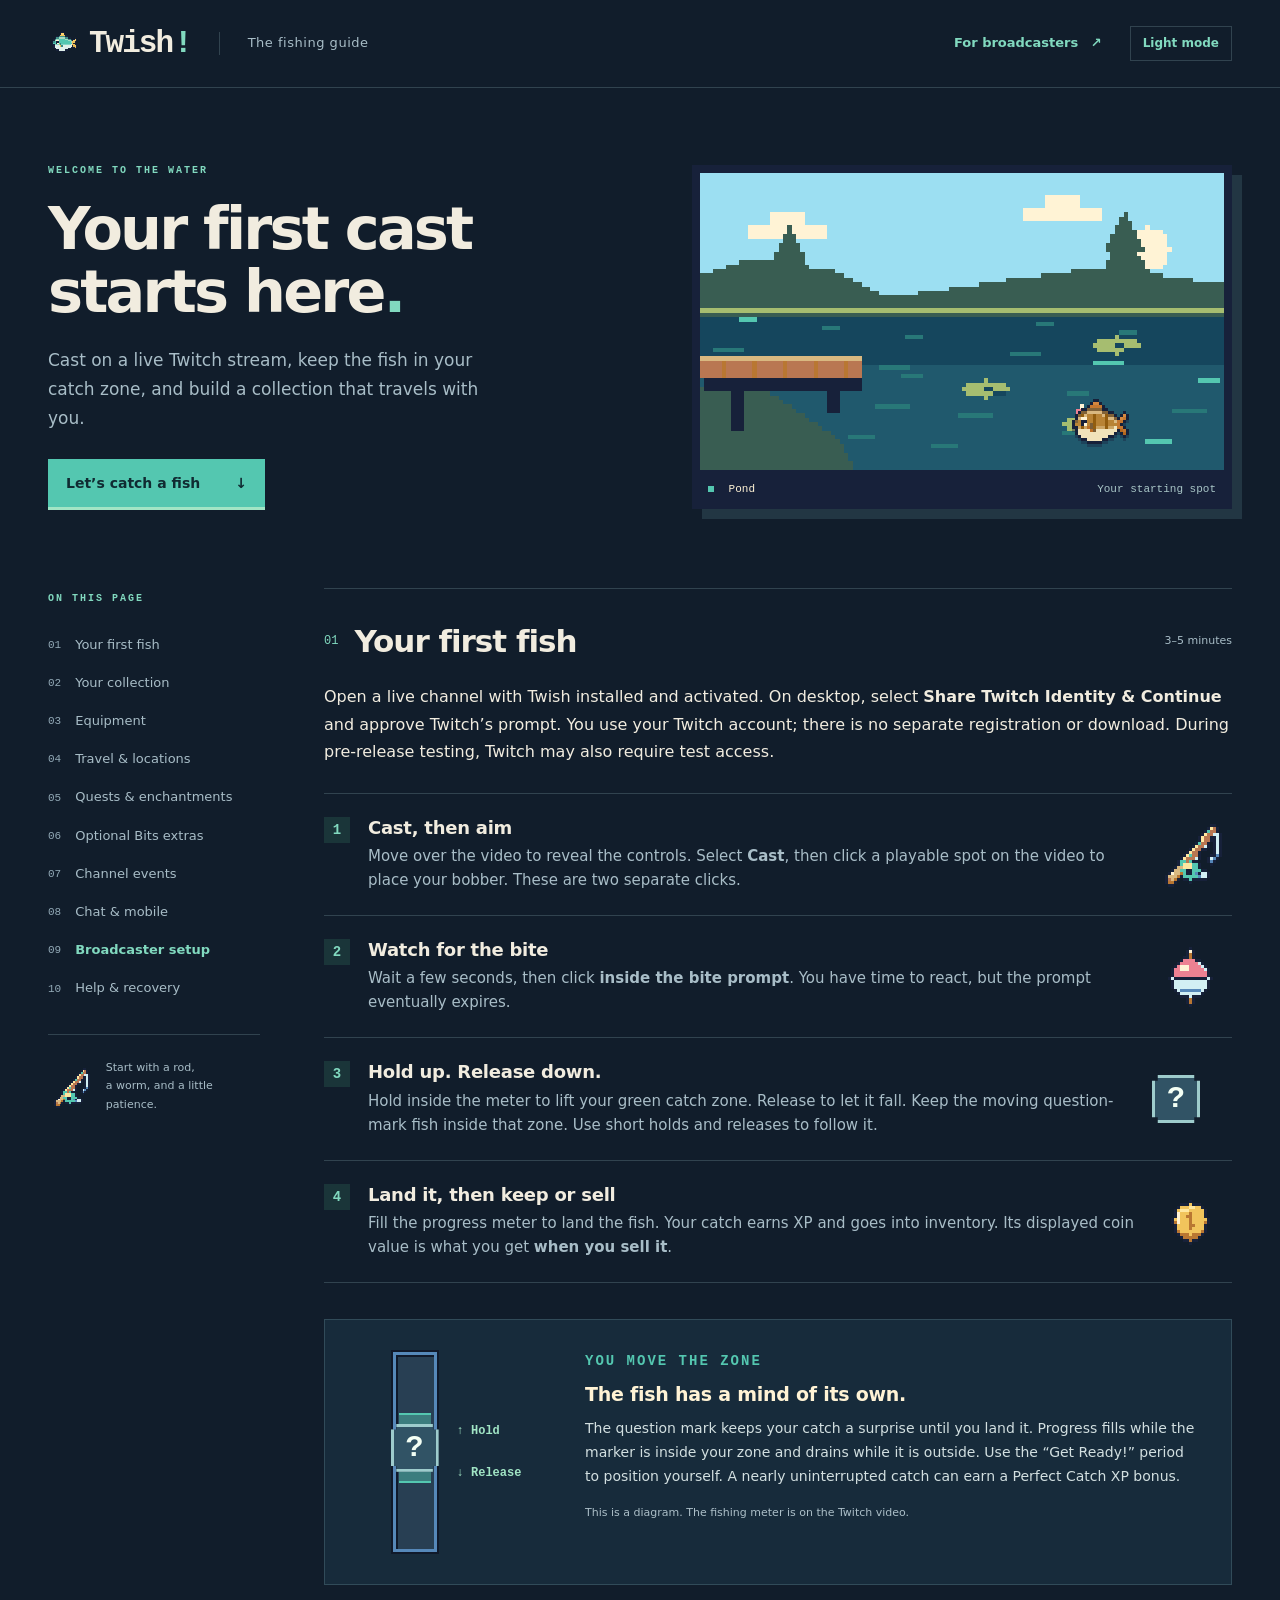
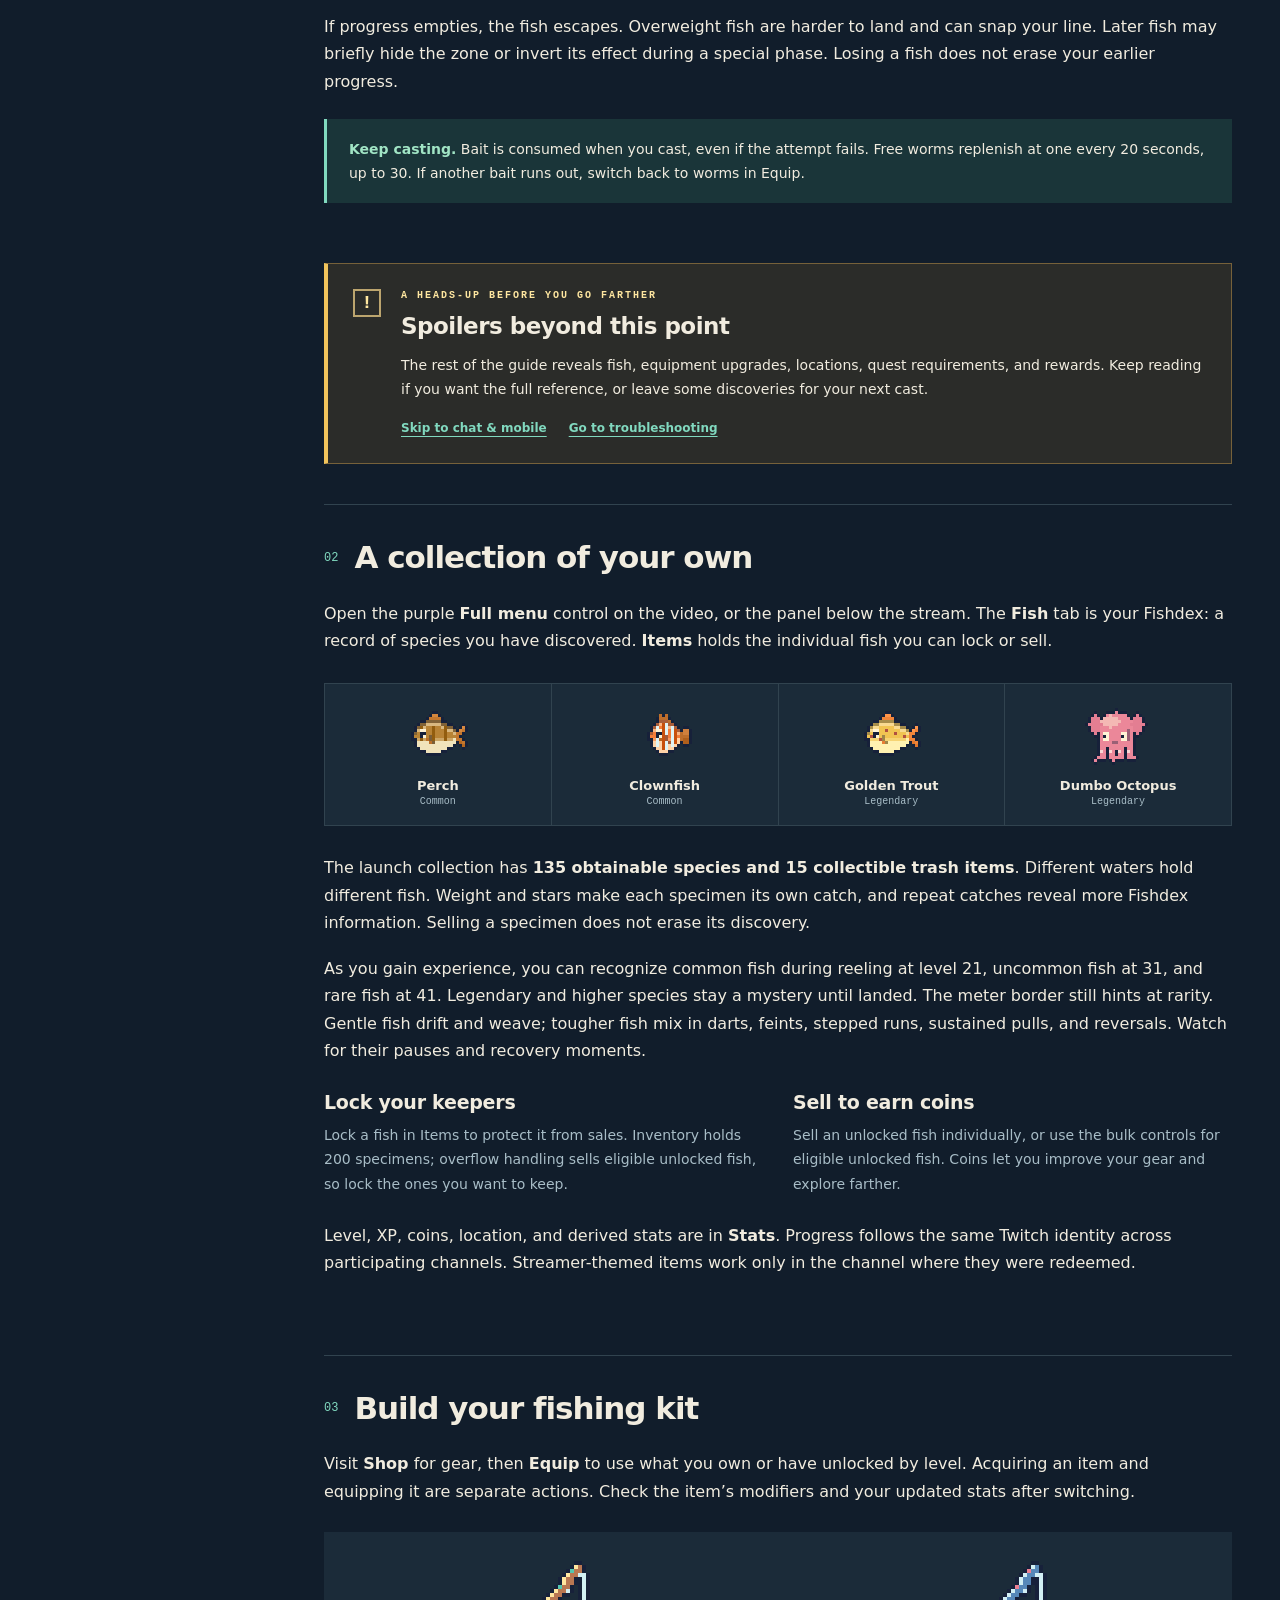
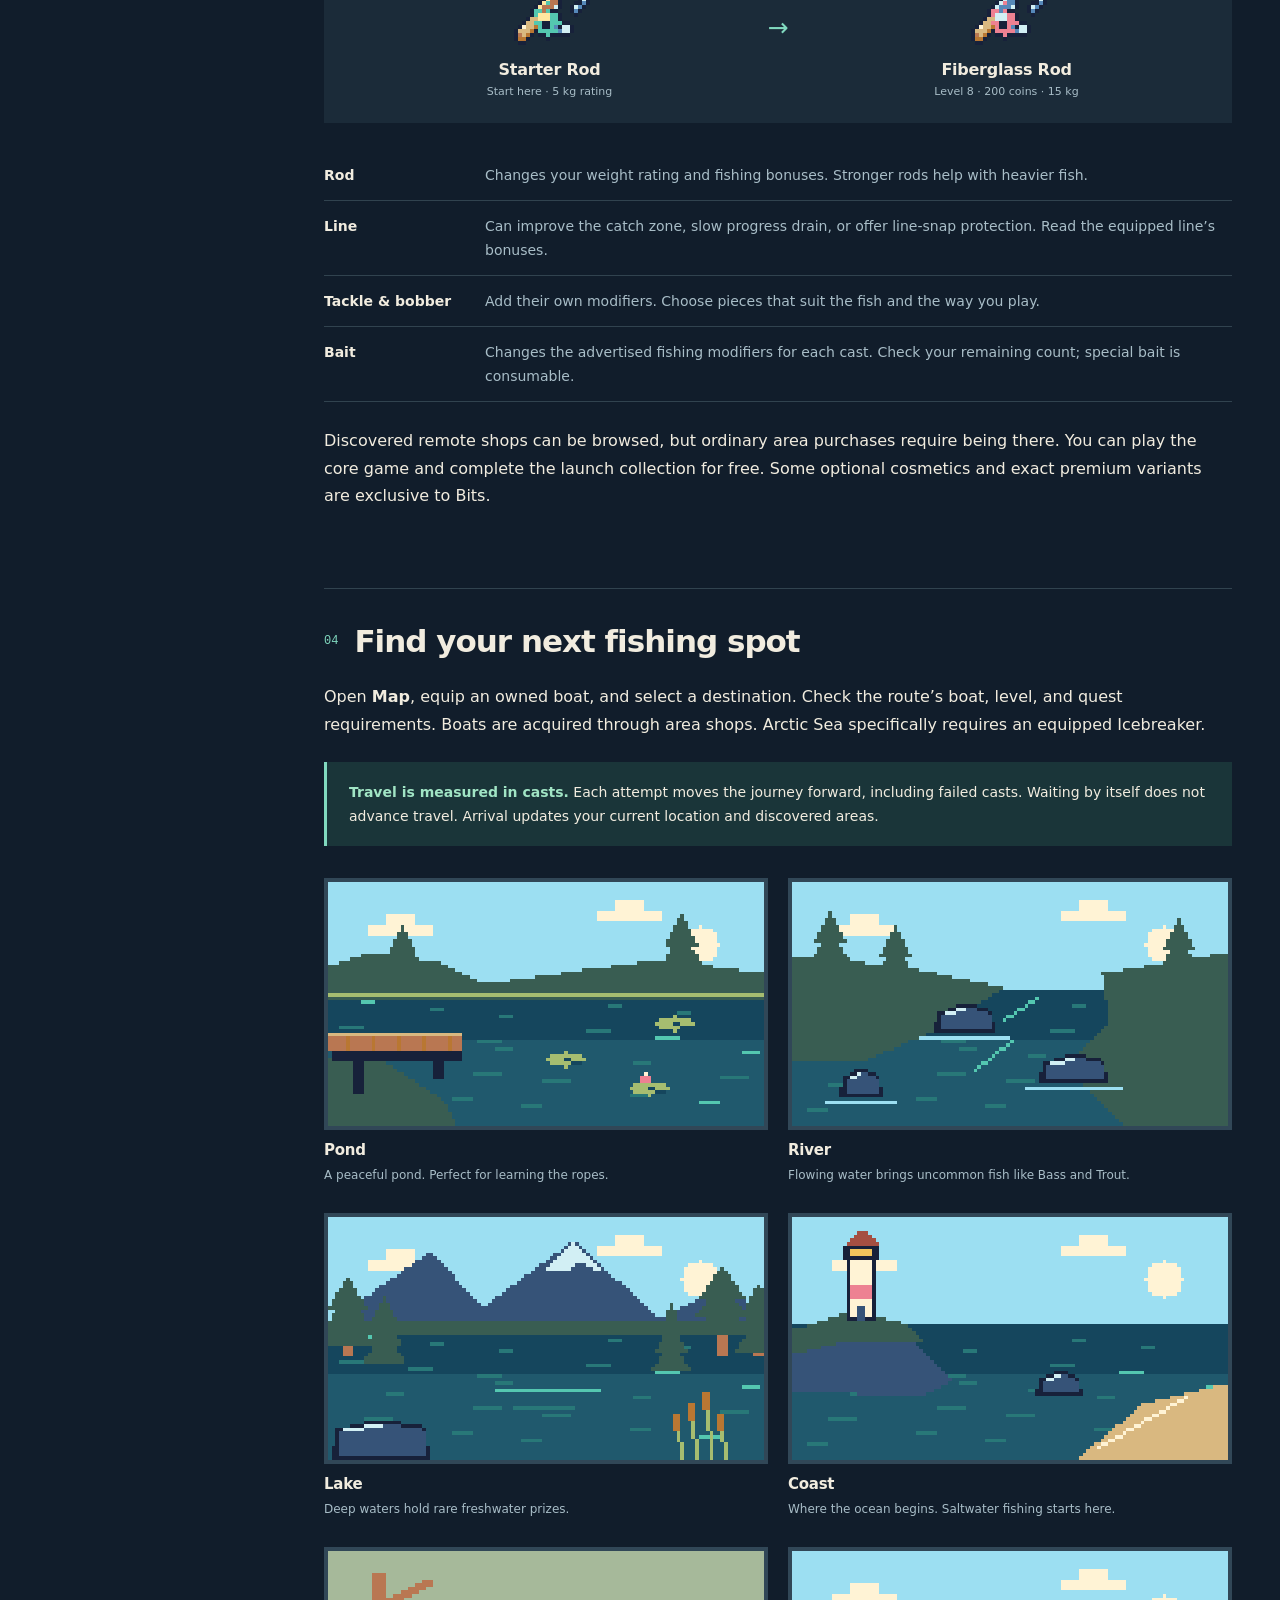
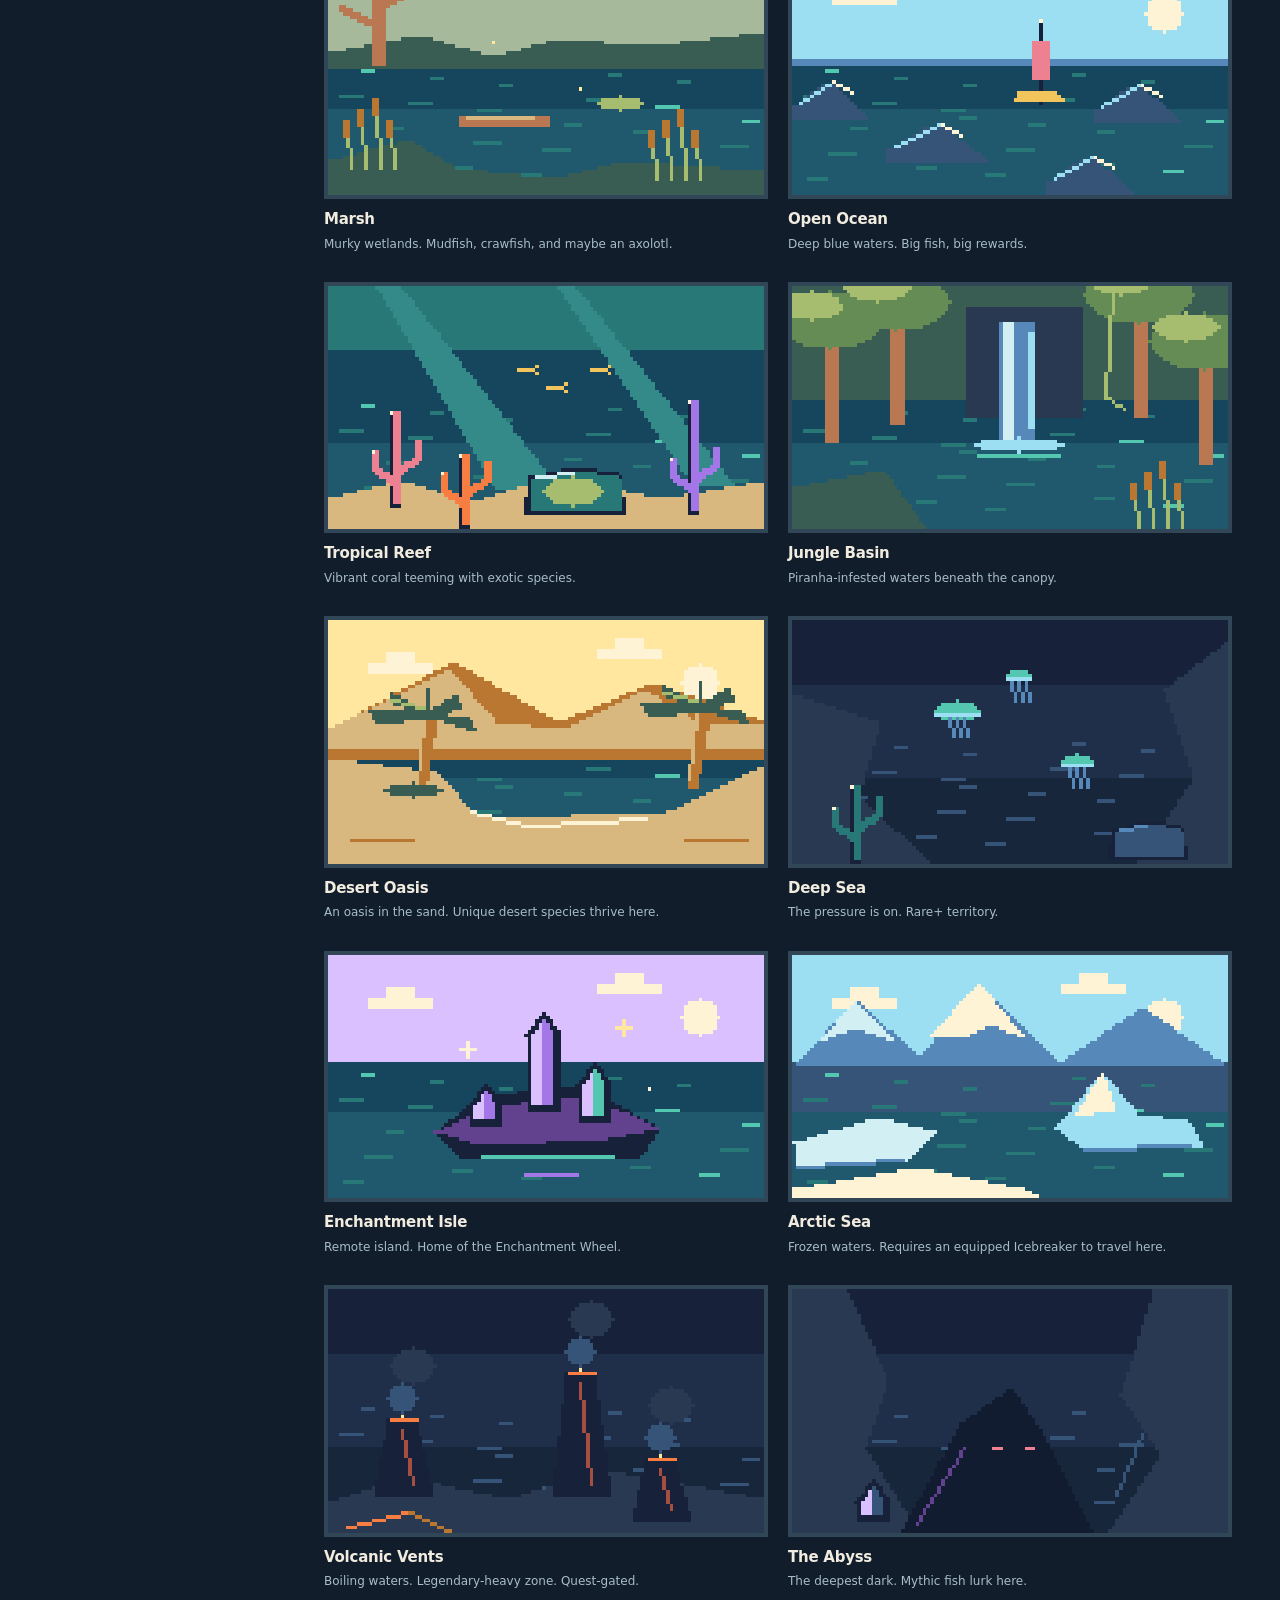
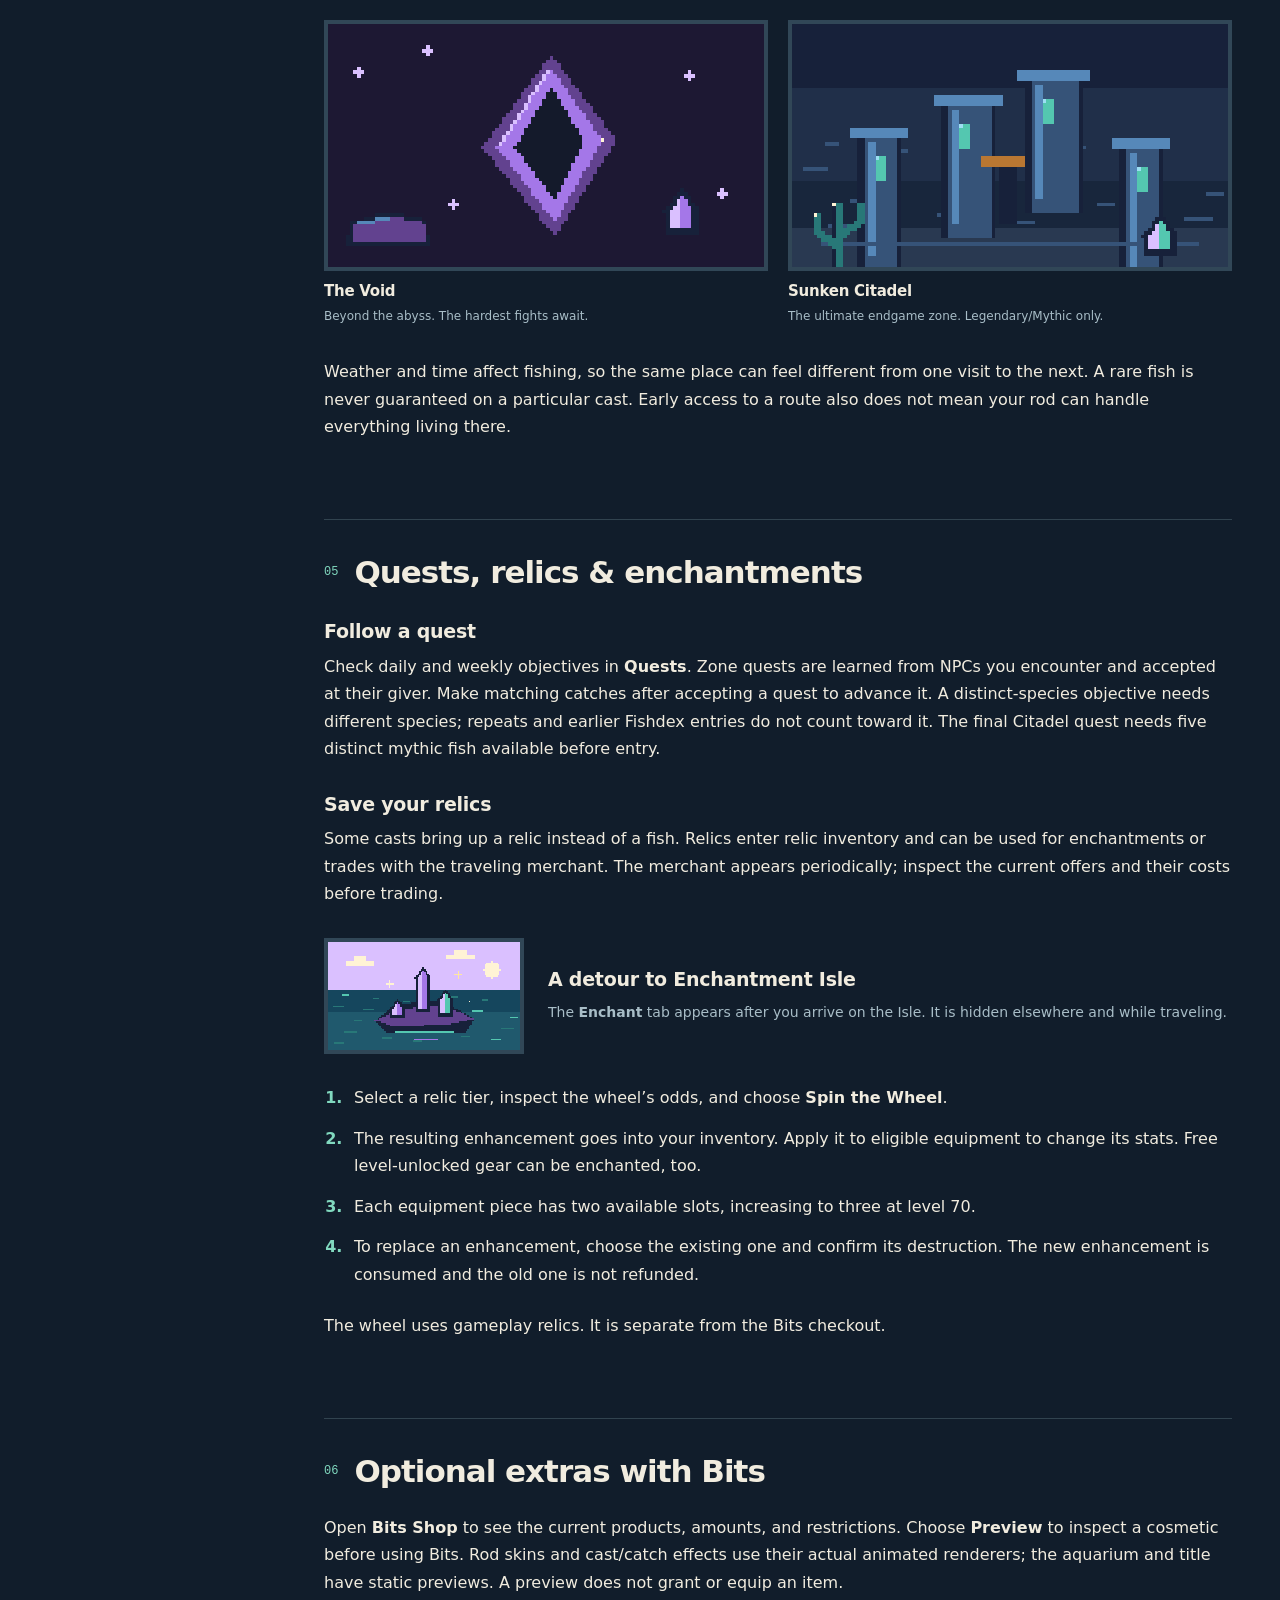
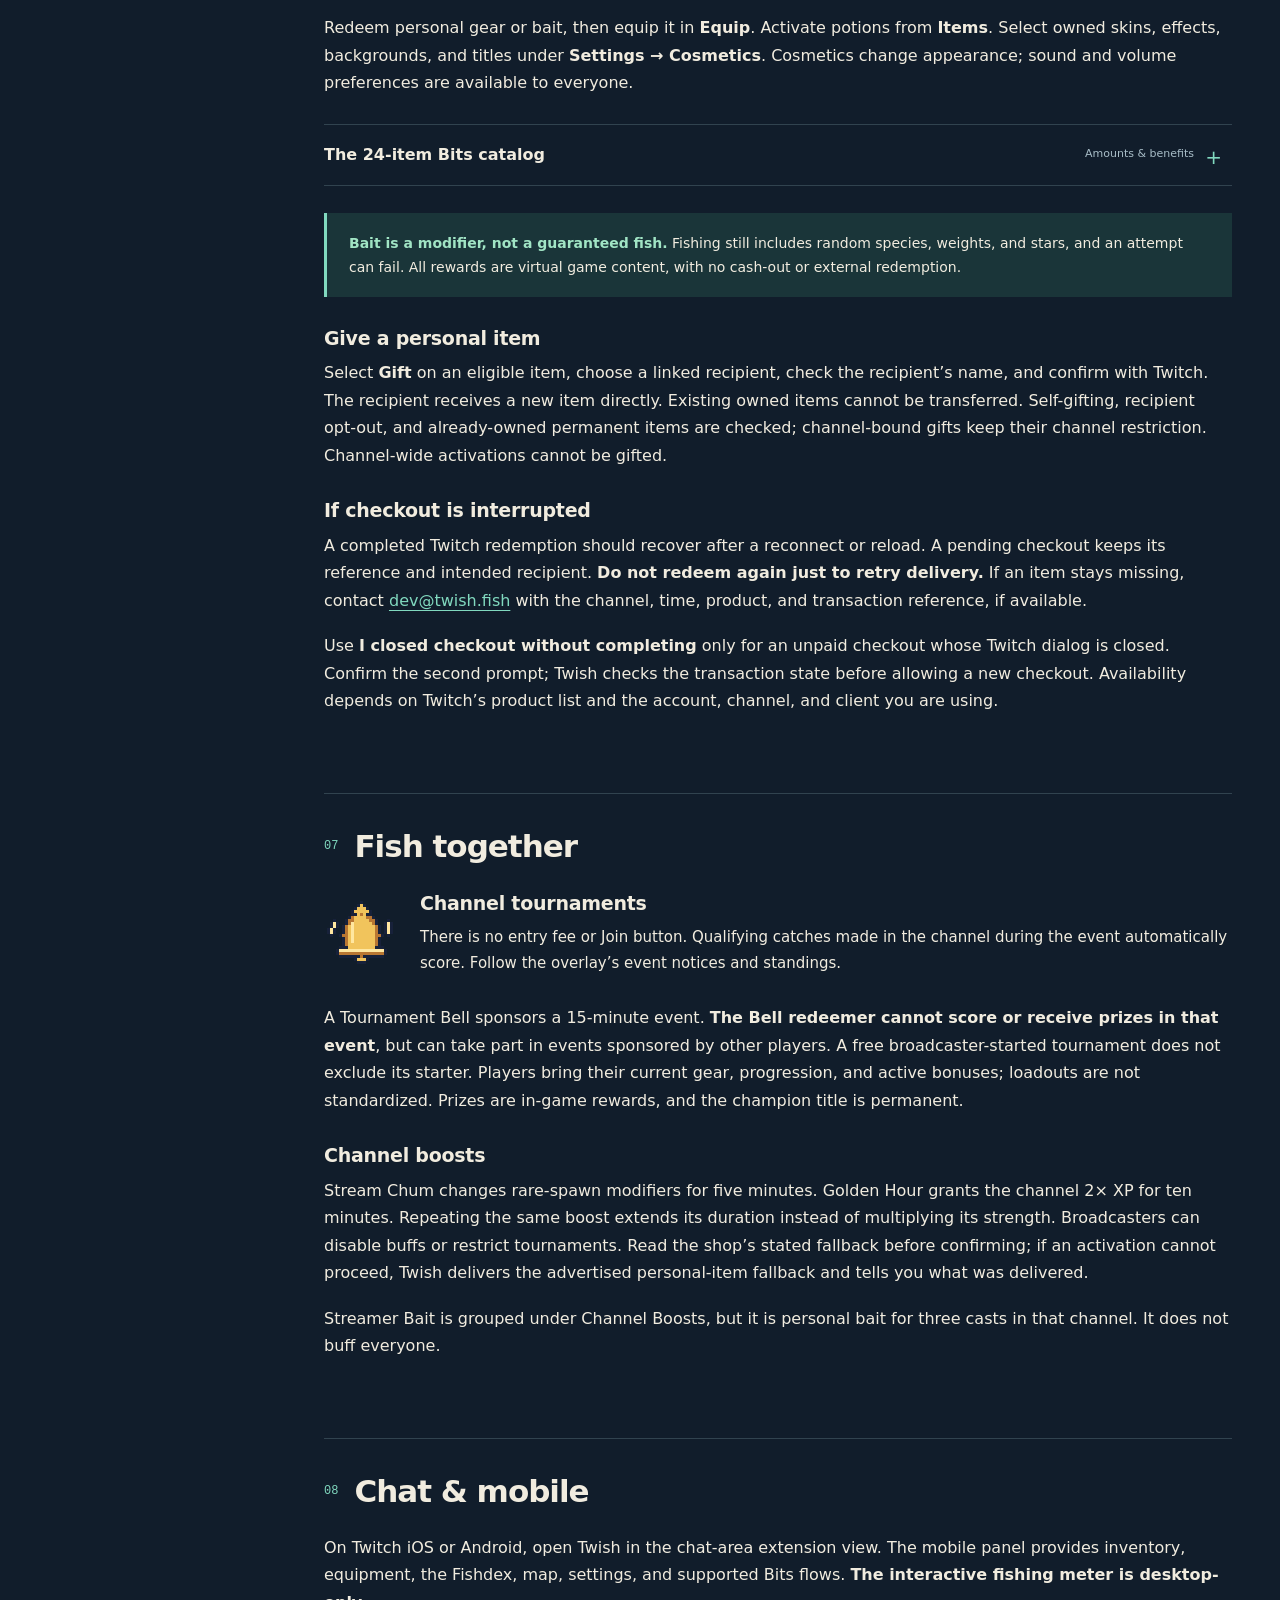
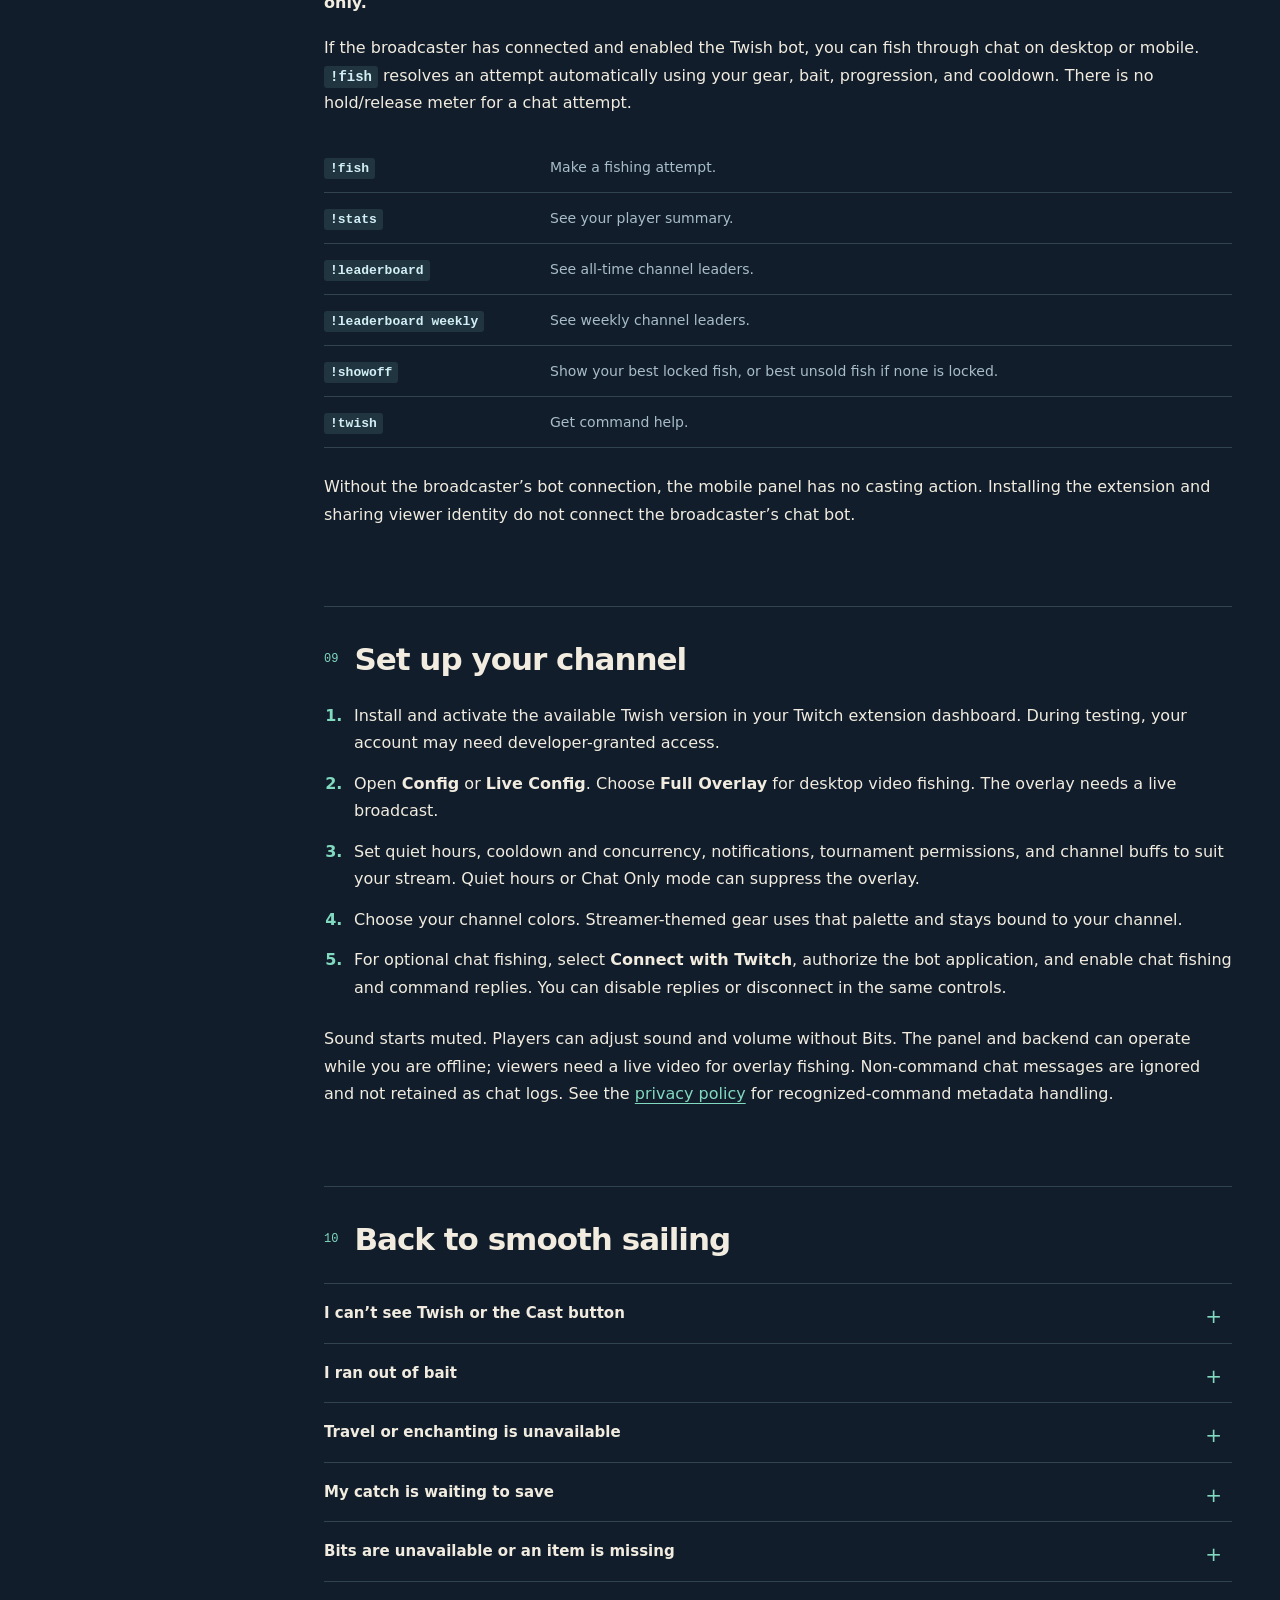
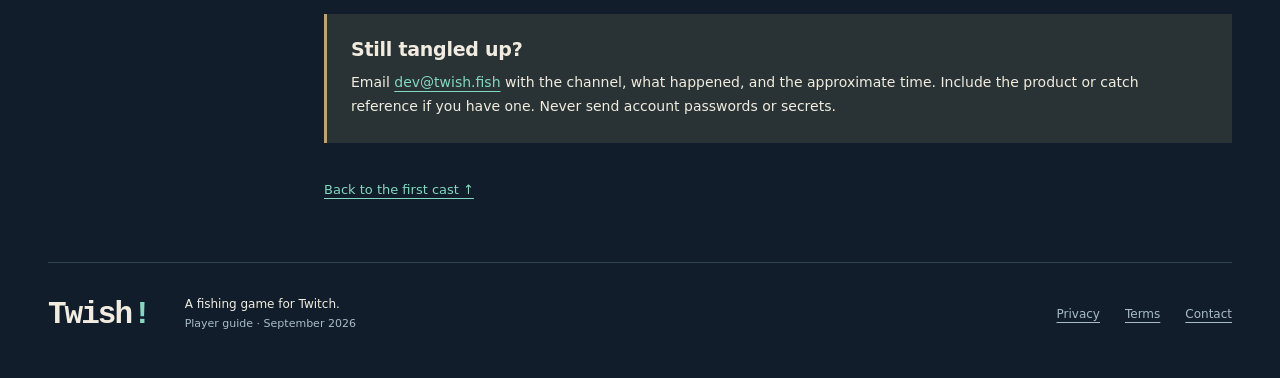
==== commit 19f3d5f8: "Explain concealed catches and varied fish movement" ====
--- a/index.html
+++ b/index.html
@@ -55,12 +55,12 @@
           <ol class="cast-steps">
             <li><span class="step-number">1</span><div><h3>Cast, then aim</h3><p>Move over the video to reveal the controls. Select <strong>Cast</strong>, then click a playable spot on the video to place your bobber. These are two separate clicks.</p></div><img class="pixel" src="/assets/equipment/starter_rod.png" width="72" height="72" alt=""></li>
             <li><span class="step-number">2</span><div><h3>Watch for the bite</h3><p>Wait a few seconds, then click <strong>inside the bite prompt</strong>. You have time to react, but the prompt eventually expires.</p></div><img class="pixel" src="/assets/equipment/bobber.png" width="72" height="72" alt=""></li>
-            <li><span class="step-number">3</span><div><h3>Hold up. Release down.</h3><p>Hold inside the meter to lift your green catch zone. Release to let it fall. Keep the moving fish inside that zone. Use short holds and releases to follow it.</p></div><span class="fish-sprite" style="--fish:url('/assets/fish/perch.png')" aria-hidden="true"></span></li>
+            <li><span class="step-number">3</span><div><h3>Hold up. Release down.</h3><p>Hold inside the meter to lift your green catch zone. Release to let it fall. Keep the moving question-mark fish inside that zone. Use short holds and releases to follow it.</p></div><span class="mystery-fish" aria-hidden="true">?</span></li>
             <li><span class="step-number">4</span><div><h3>Land it, then keep or sell</h3><p>Fill the progress meter to land the fish. Your catch earns XP and goes into inventory. Its displayed coin value is what you get <strong>when you sell it</strong>.</p></div><img class="pixel" src="/assets/ui/coin.png" width="48" height="48" alt=""></li>
           </ol>
           <div class="meter-explainer">
-            <div class="meter-picture" role="img" aria-label="Fishing meter diagram: the fish is inside the green catch zone. Hold to move the zone up, and release to move it down."><span class="meter-track"><span class="meter-zone"></span><span class="meter-fish fish-sprite" style="--fish:url('/assets/fish/perch.png')"></span></span><span class="meter-direction"><b>↑ Hold</b><b>↓ Release</b></span></div>
-            <div><p class="eyebrow">You move the zone</p><h3>The fish has a mind of its own.</h3><p>Progress fills while it is inside your zone and drains while it is outside. Use the “Get Ready!” period to position yourself. A nearly uninterrupted catch can earn a Perfect Catch XP bonus.</p><p class="small">This is a diagram. The fishing meter is on the Twitch video.</p></div>
+            <div class="meter-picture" role="img" aria-label="Fishing meter diagram: an unknown fish marker is inside the green catch zone. Hold to move the zone up, and release to move it down."><span class="meter-track"><span class="meter-zone"></span><span class="meter-fish mystery-fish" aria-hidden="true">?</span></span><span class="meter-direction"><b>↑ Hold</b><b>↓ Release</b></span></div>
+            <div><p class="eyebrow">You move the zone</p><h3>The fish has a mind of its own.</h3><p>The question mark keeps your catch a surprise until you land it. Progress fills while the marker is inside your zone and drains while it is outside. Use the “Get Ready!” period to position yourself. A nearly uninterrupted catch can earn a Perfect Catch XP bonus.</p><p class="small">This is a diagram. The fishing meter is on the Twitch video.</p></div>
           </div>
           <p>If progress empties, the fish escapes. Overweight fish are harder to land and can snap your line. Later fish may briefly hide the zone or invert its effect during a special phase. Losing a fish does not erase your earlier progress.</p>
           <aside class="tip"><strong>Keep casting.</strong> Bait is consumed when you cast, even if the attempt fails. Free worms replenish at one every 20 seconds, up to 30. If another bait runs out, switch back to worms in Equip.</aside>
@@ -74,6 +74,7 @@
           <p>Open the purple <strong>Full menu</strong> control on the video, or the panel below the stream. The <strong>Fish</strong> tab is your Fishdex: a record of species you have discovered. <strong>Items</strong> holds the individual fish you can lock or sell.</p>
           <div class="collection-strip"><div class="specimen"><span class="fish-sprite" style="--fish:url('/assets/fish/perch.png')" role="img" aria-label="Perch"></span><h3>Perch</h3><p>common</p></div><div class="specimen"><span class="fish-sprite" style="--fish:url('/assets/fish/clownfish.png')" role="img" aria-label="Clownfish"></span><h3>Clownfish</h3><p>common</p></div><div class="specimen"><span class="fish-sprite" style="--fish:url('/assets/fish/golden_trout.png')" role="img" aria-label="Golden Trout"></span><h3>Golden Trout</h3><p>legendary</p></div><div class="specimen"><span class="fish-sprite" style="--fish:url('/assets/fish/dumbo_octopus.png')" role="img" aria-label="Dumbo Octopus"></span><h3>Dumbo Octopus</h3><p>legendary</p></div></div>
           <p>The launch collection has <strong>135 obtainable species and 15 collectible trash items</strong>. Different waters hold different fish. Weight and stars make each specimen its own catch, and repeat catches reveal more Fishdex information. Selling a specimen does not erase its discovery.</p>
+          <p>As you gain experience, you can recognize common fish during reeling at level 21, uncommon fish at 31, and rare fish at 41. Legendary and higher species stay a mystery until landed. The meter border still hints at rarity. Gentle fish drift and weave; tougher fish mix in darts, feints, stepped runs, sustained pulls, and reversals. Watch for their pauses and recovery moments.</p>
           <div class="two-notes"><div><h3>Lock your keepers</h3><p>Lock a fish in Items to protect it from sales. Inventory holds 200 specimens; overflow handling sells eligible unlocked fish, so lock the ones you want to keep.</p></div><div><h3>Sell to earn coins</h3><p>Sell an unlocked fish individually, or use the bulk controls for eligible unlocked fish. Coins let you improve your gear and explore farther.</p></div></div>
           <p>Level, XP, coins, location, and derived stats are in <strong>Stats</strong>. Progress follows the same Twitch identity across participating channels. Streamer-themed items work only in the channel where they were redeemed.</p>
         </section>
--- a/style.css
+++ b/style.css
@@ -412,6 +412,18 @@
   justify-content: center;
   gap: 20px;
 }
+.mystery-fish {
+  display: grid;
+  place-items: center;
+  width: 48px;
+  height: 48px;
+  flex-shrink: 0;
+  color: #f3fff4;
+  background: #315365;
+  box-shadow: inset 0 0 0 3px #9ecccc;
+  font: 700 30px/1 ui-monospace, monospace;
+  clip-path: polygon(12% 0, 88% 0, 88% 12%, 100% 12%, 100% 88%, 88% 88%, 88% 100%, 12% 100%, 12% 88%, 0 88%, 0 12%, 12% 12%);
+}
 .meter-track {
   position: relative;
   display: block;
@@ -436,6 +448,10 @@
   position: absolute;
   left: -18px;
   top: 56px;
+}
+.meter-fish.mystery-fish {
+  left: -5px;
+  top: 69px;
 }
 .meter-direction {
   display: flex;
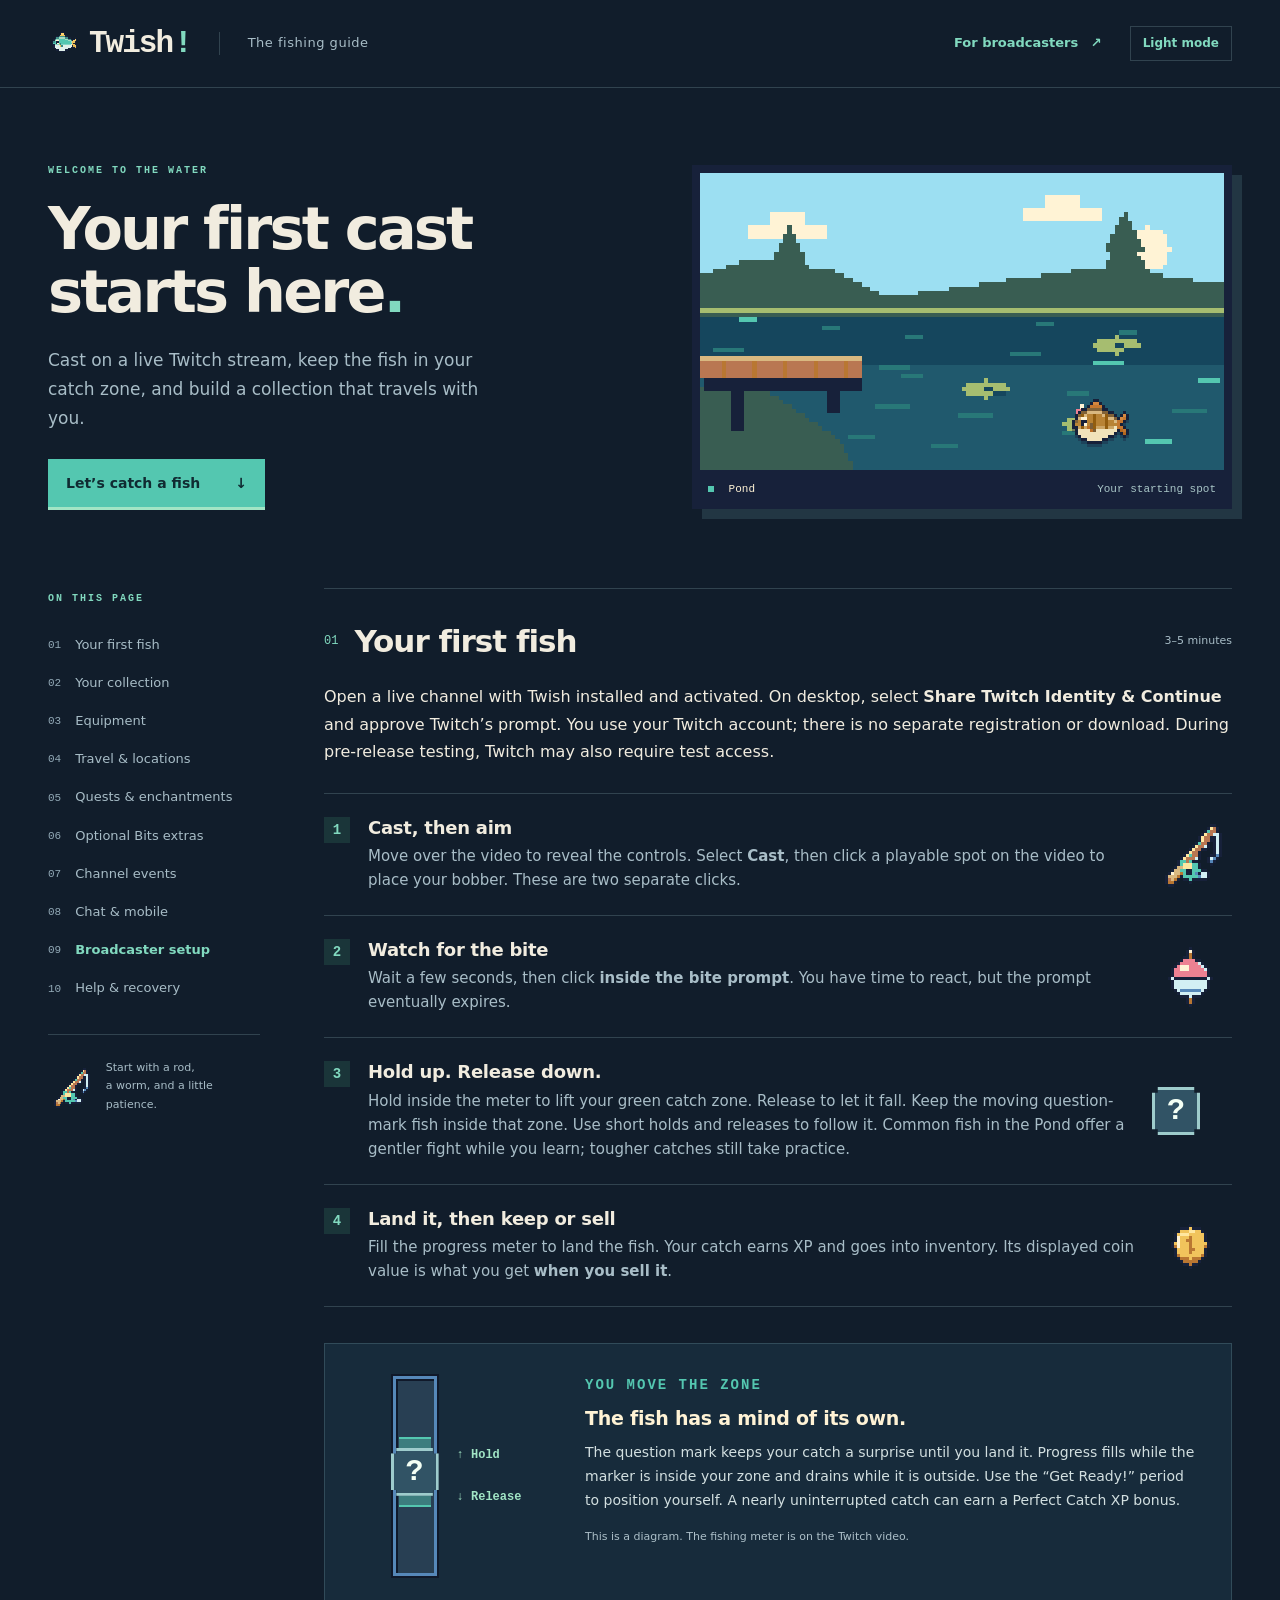
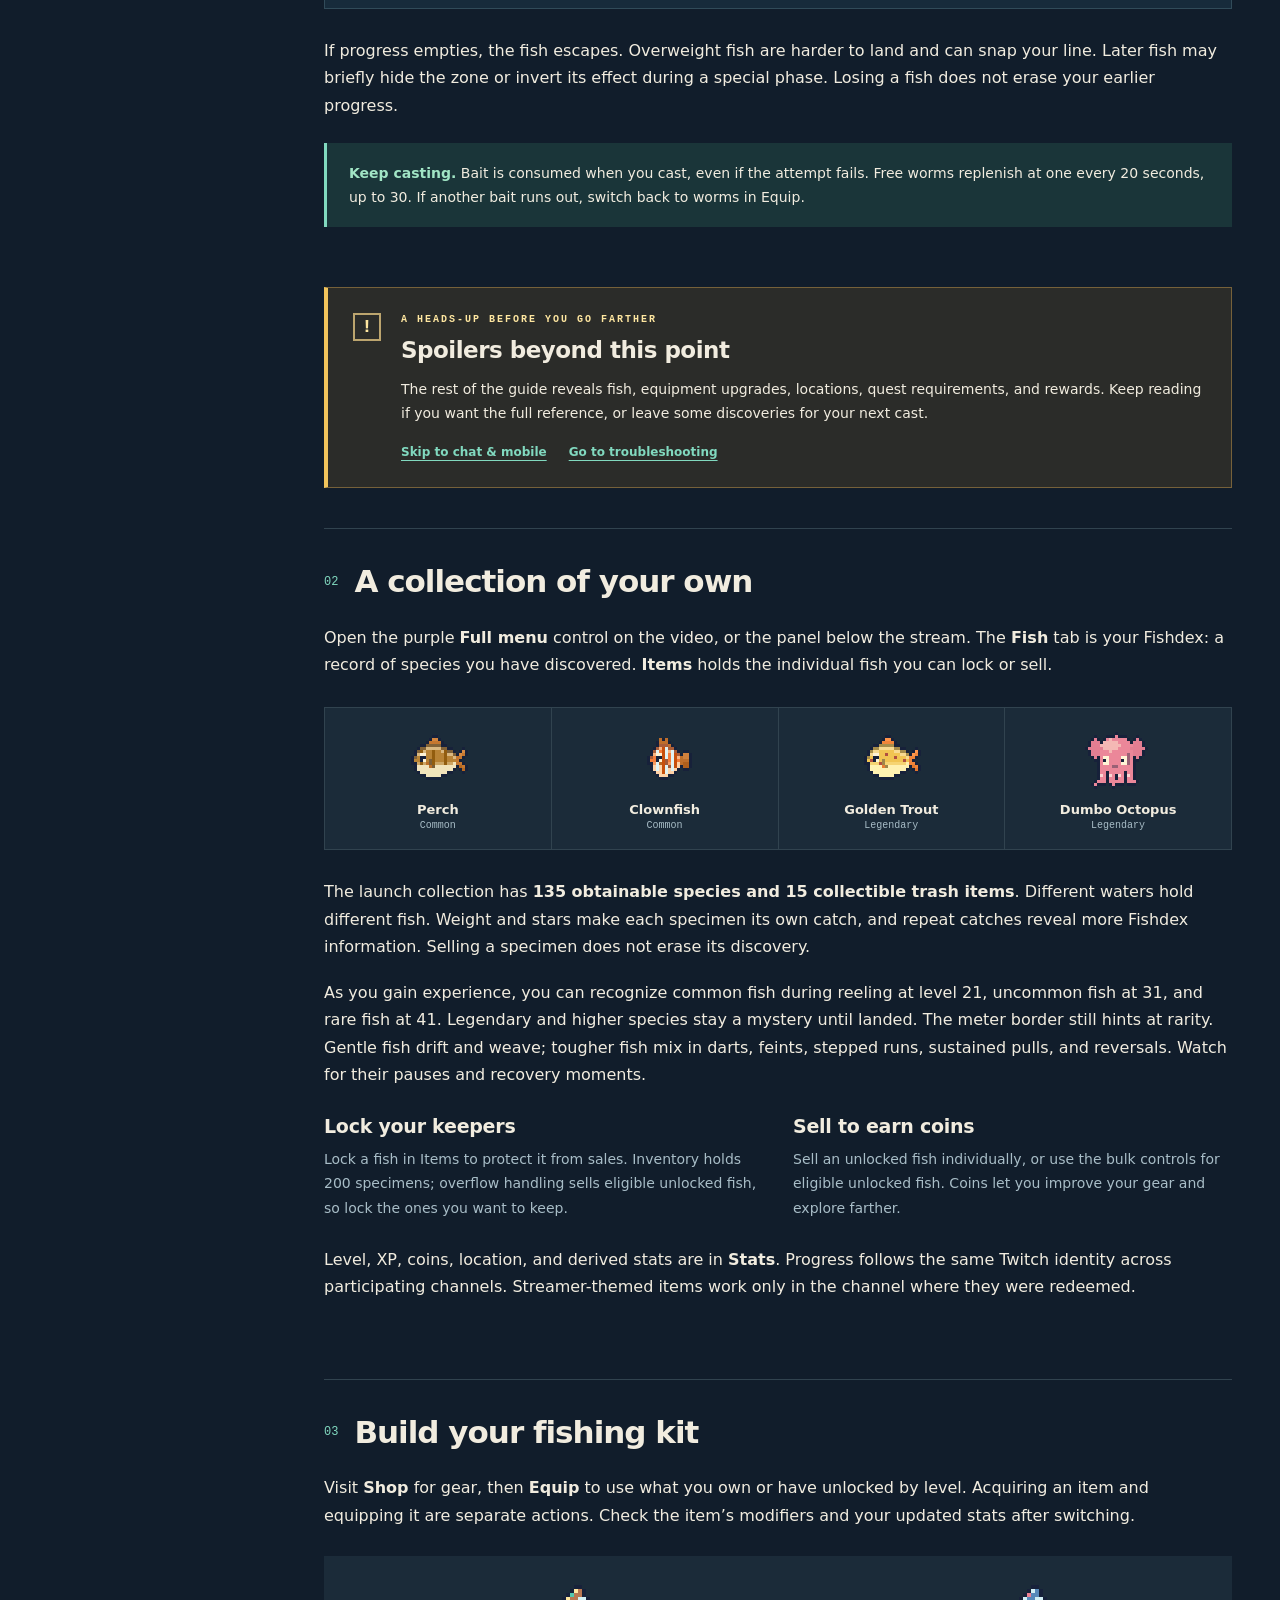
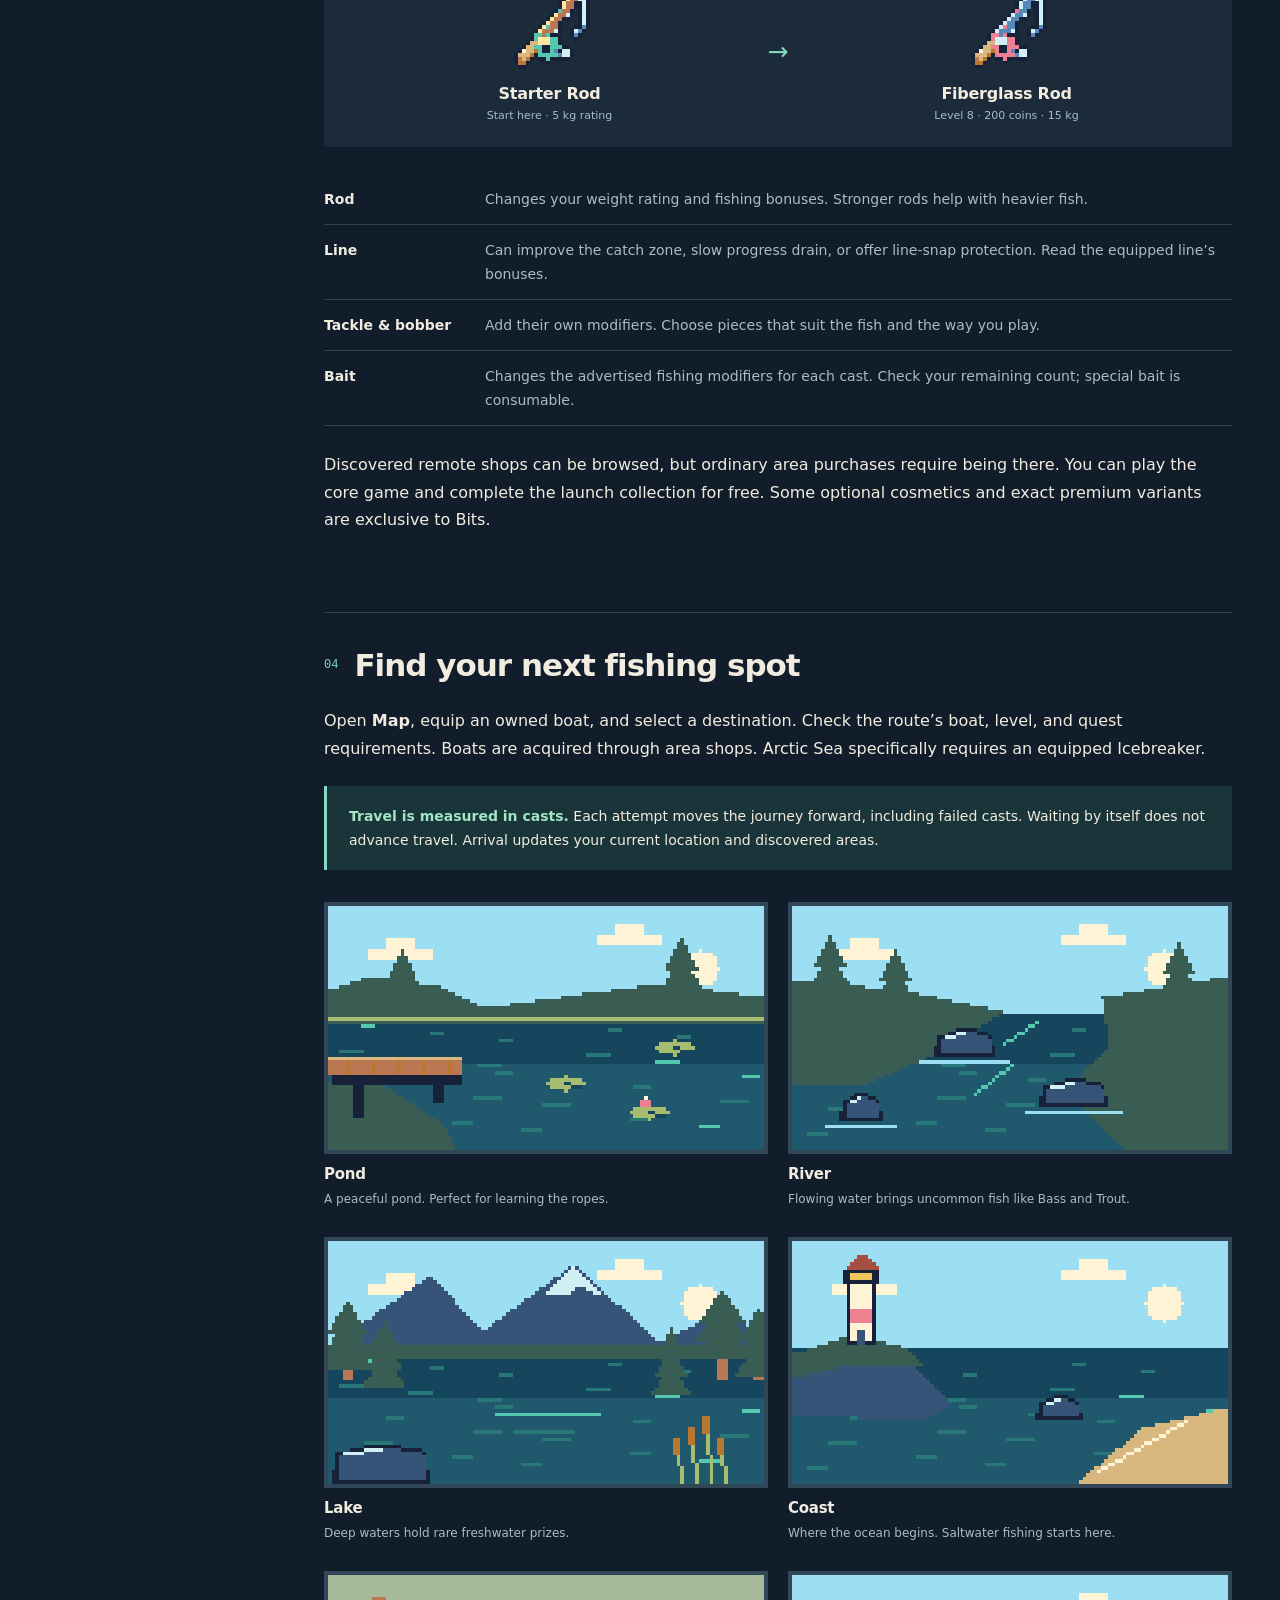
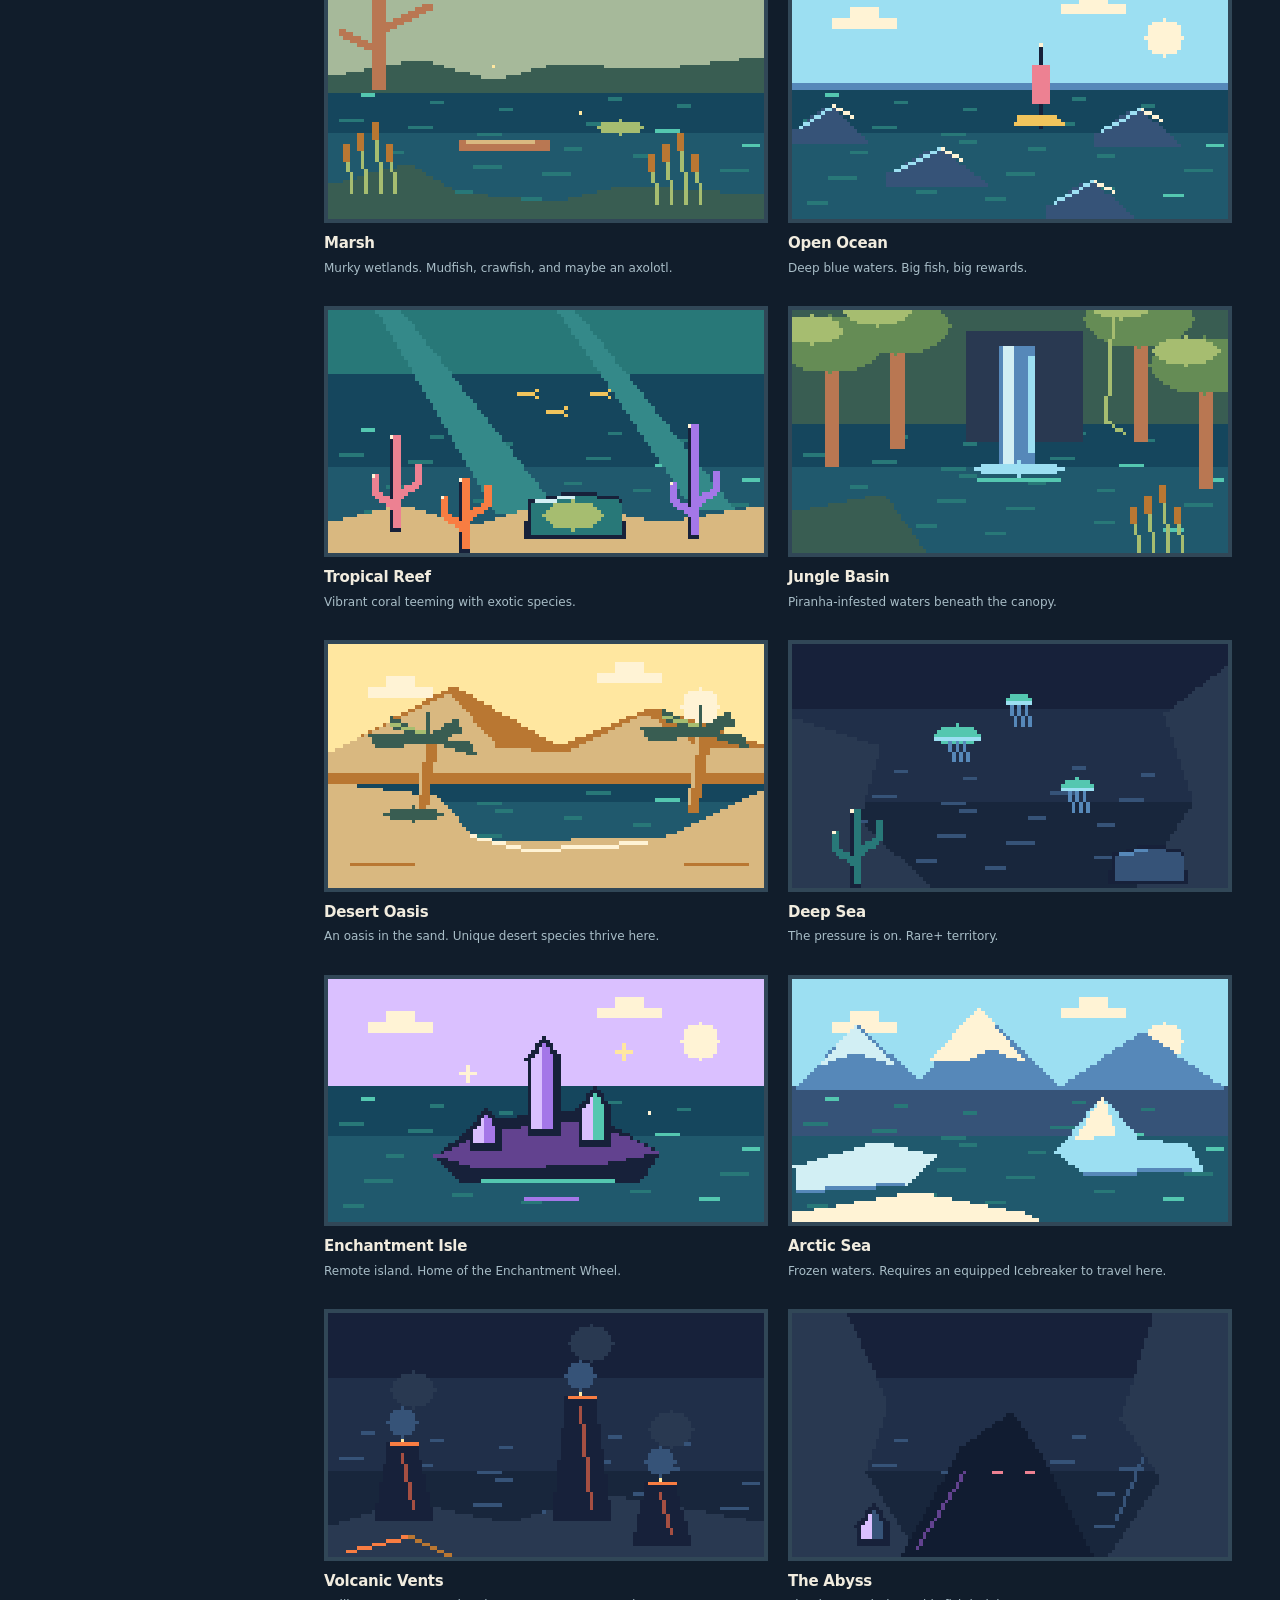
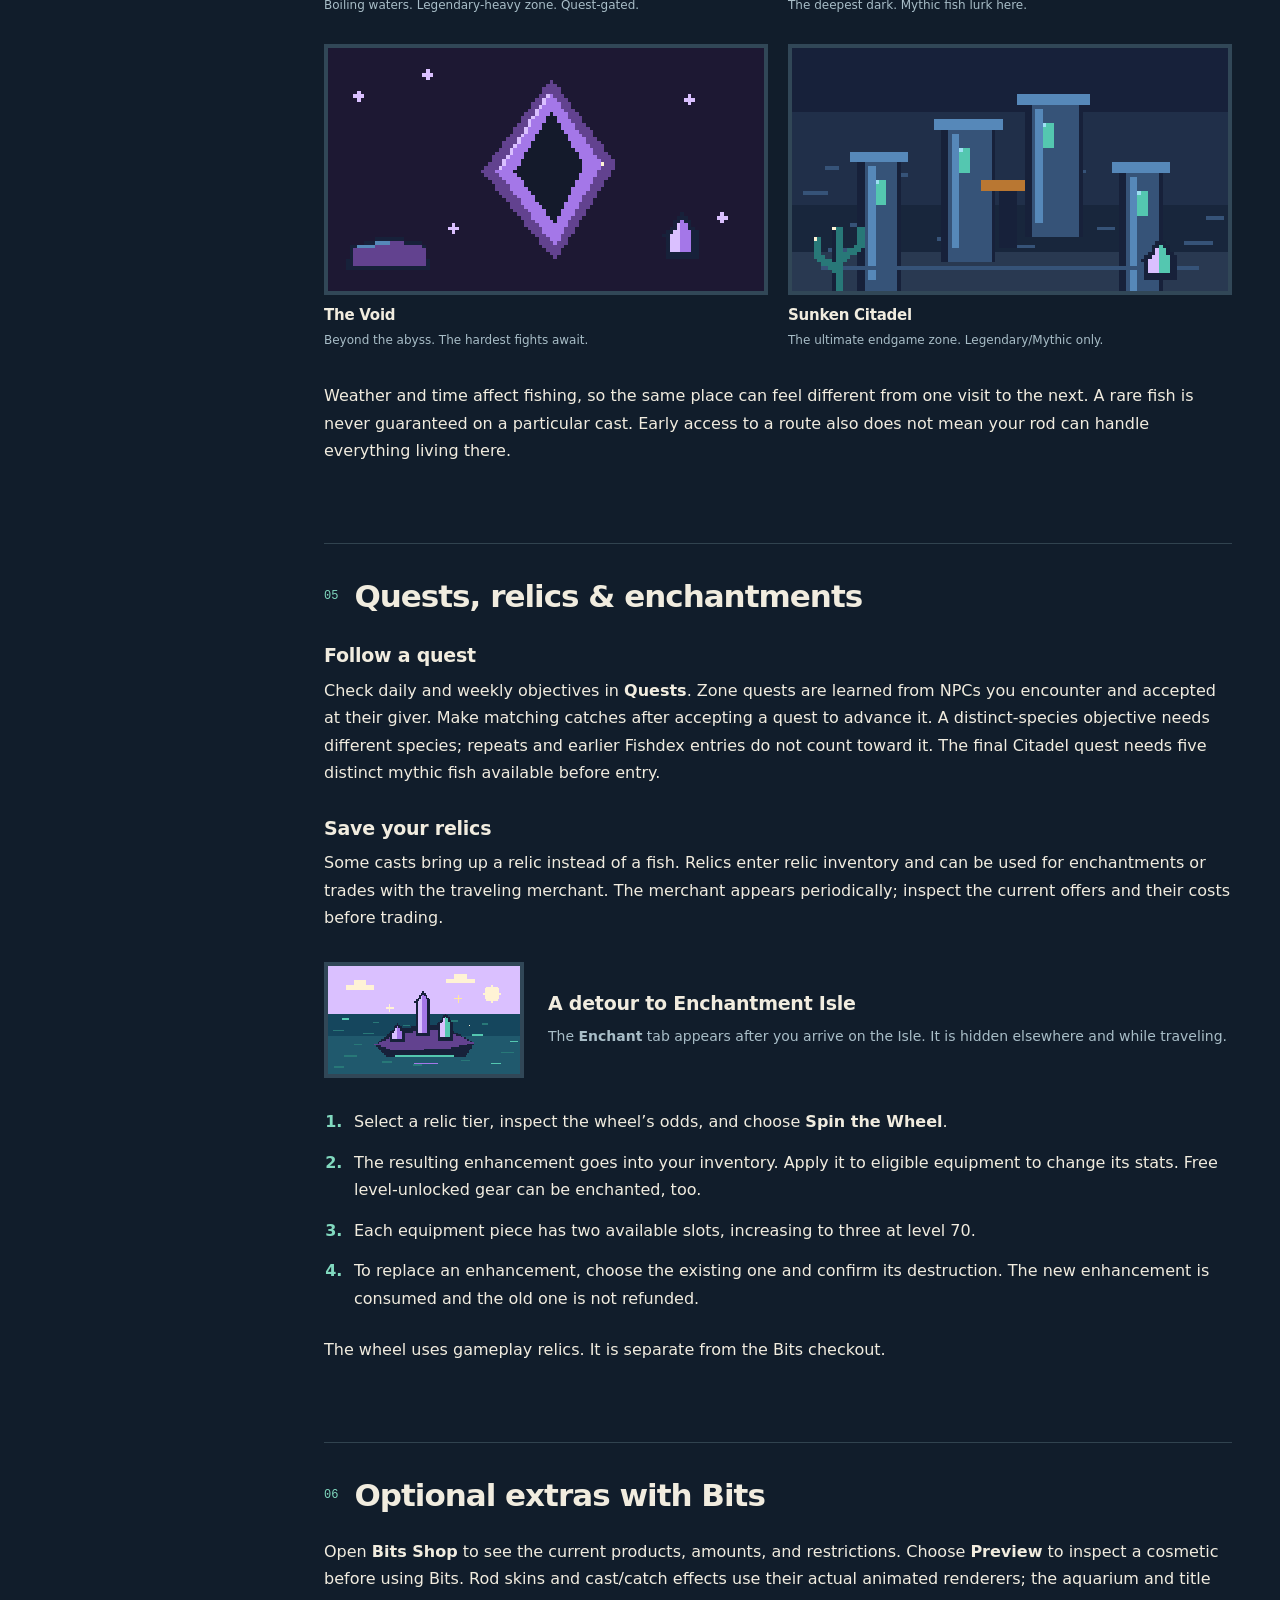
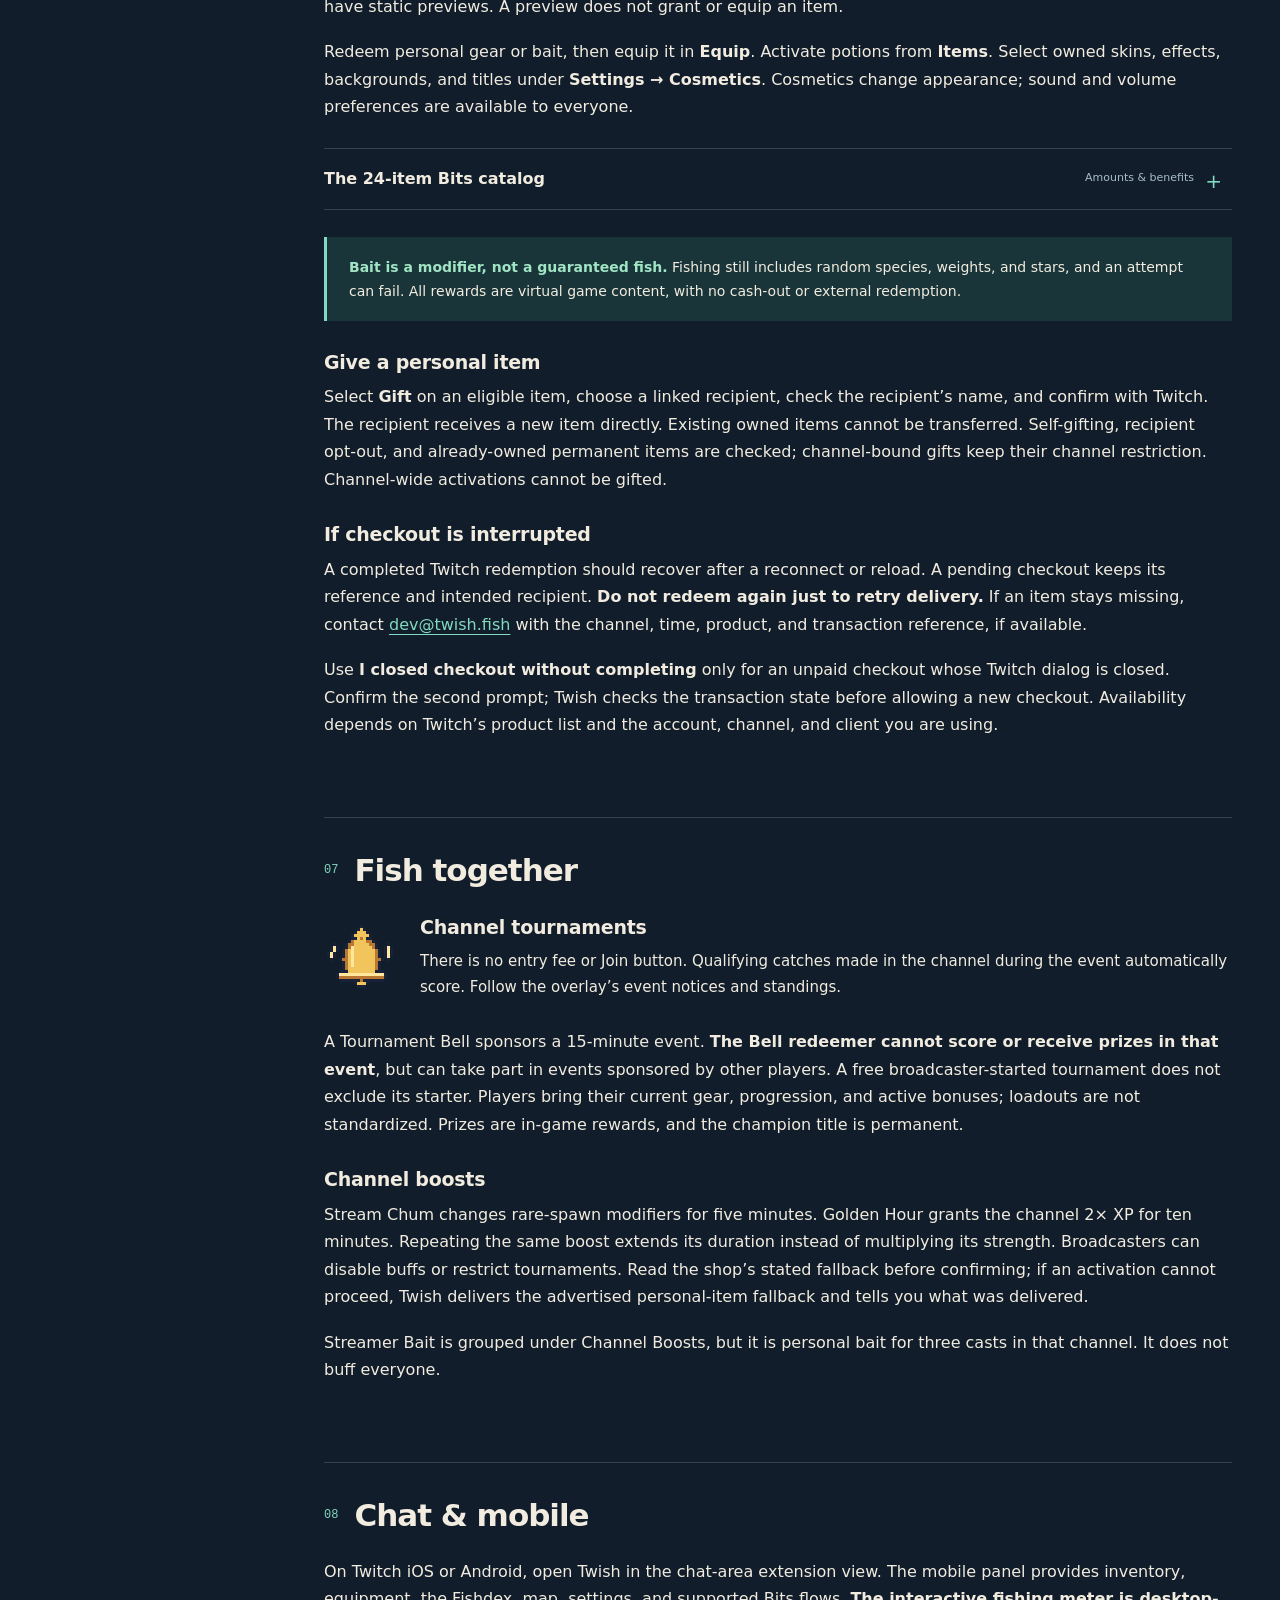
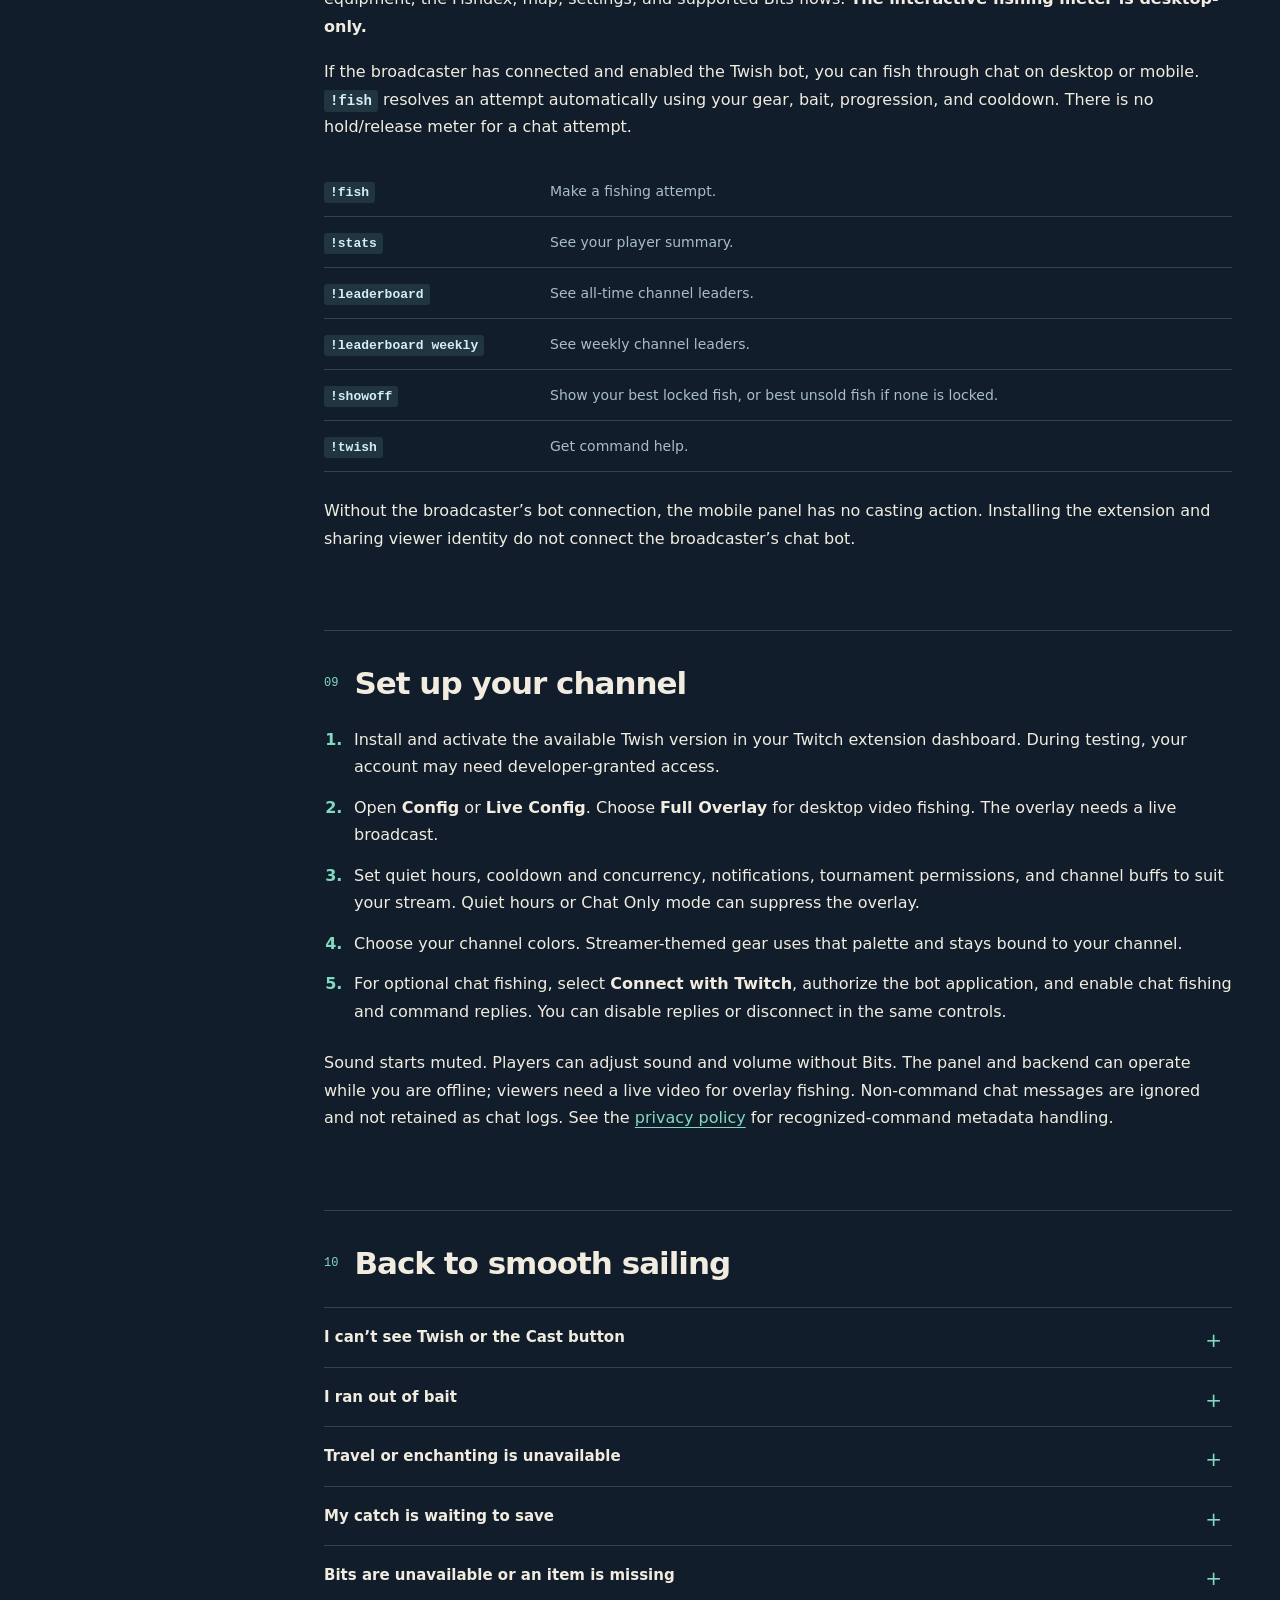
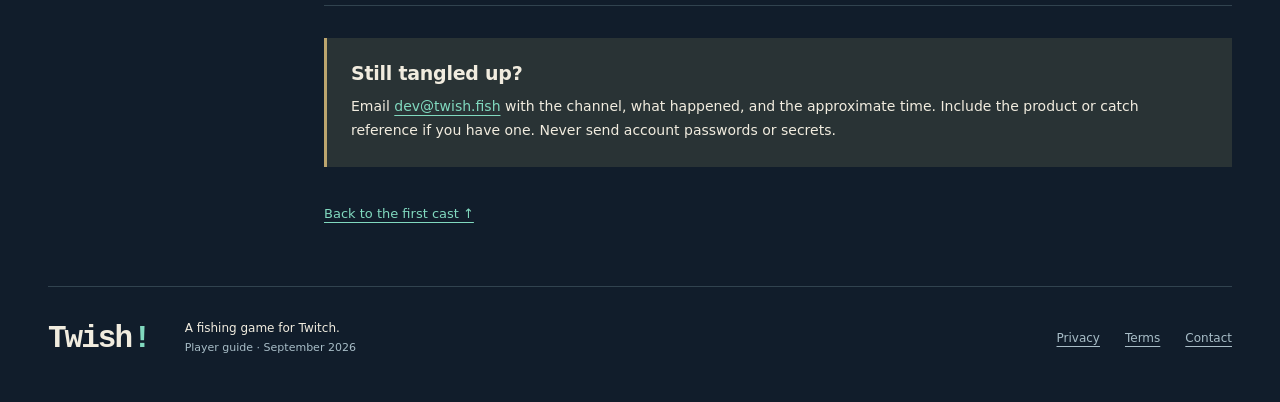
==== commit 08f8261f: "Explain the gentler common-fish fights for beginners" ====
--- a/index.html
+++ b/index.html
@@ -55,7 +55,7 @@
           <ol class="cast-steps">
             <li><span class="step-number">1</span><div><h3>Cast, then aim</h3><p>Move over the video to reveal the controls. Select <strong>Cast</strong>, then click a playable spot on the video to place your bobber. These are two separate clicks.</p></div><img class="pixel" src="/assets/equipment/starter_rod.png" width="72" height="72" alt=""></li>
             <li><span class="step-number">2</span><div><h3>Watch for the bite</h3><p>Wait a few seconds, then click <strong>inside the bite prompt</strong>. You have time to react, but the prompt eventually expires.</p></div><img class="pixel" src="/assets/equipment/bobber.png" width="72" height="72" alt=""></li>
-            <li><span class="step-number">3</span><div><h3>Hold up. Release down.</h3><p>Hold inside the meter to lift your green catch zone. Release to let it fall. Keep the moving question-mark fish inside that zone. Use short holds and releases to follow it.</p></div><span class="mystery-fish" aria-hidden="true">?</span></li>
+            <li><span class="step-number">3</span><div><h3>Hold up. Release down.</h3><p>Hold inside the meter to lift your green catch zone. Release to let it fall. Keep the moving question-mark fish inside that zone. Use short holds and releases to follow it. Common fish in the Pond offer a gentler fight while you learn; tougher catches still take practice.</p></div><span class="mystery-fish" aria-hidden="true">?</span></li>
             <li><span class="step-number">4</span><div><h3>Land it, then keep or sell</h3><p>Fill the progress meter to land the fish. Your catch earns XP and goes into inventory. Its displayed coin value is what you get <strong>when you sell it</strong>.</p></div><img class="pixel" src="/assets/ui/coin.png" width="48" height="48" alt=""></li>
           </ol>
           <div class="meter-explainer">
